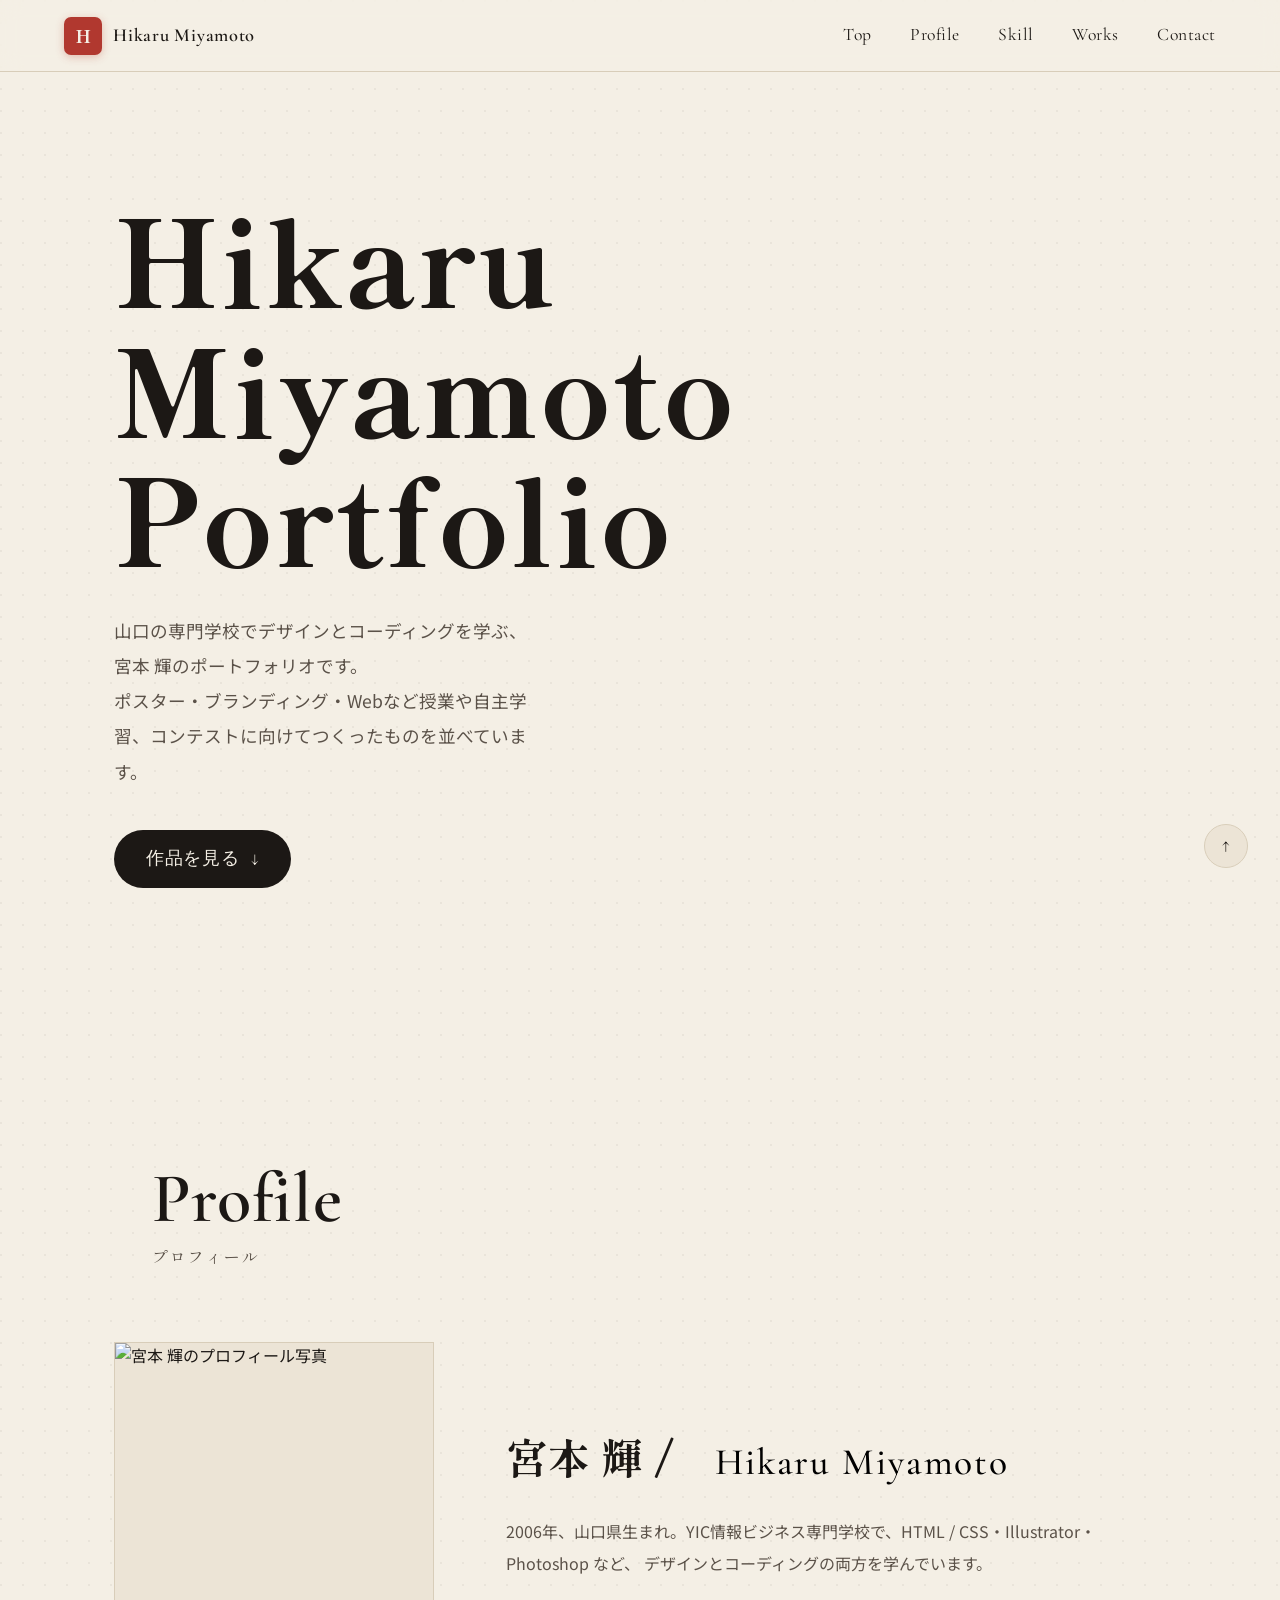
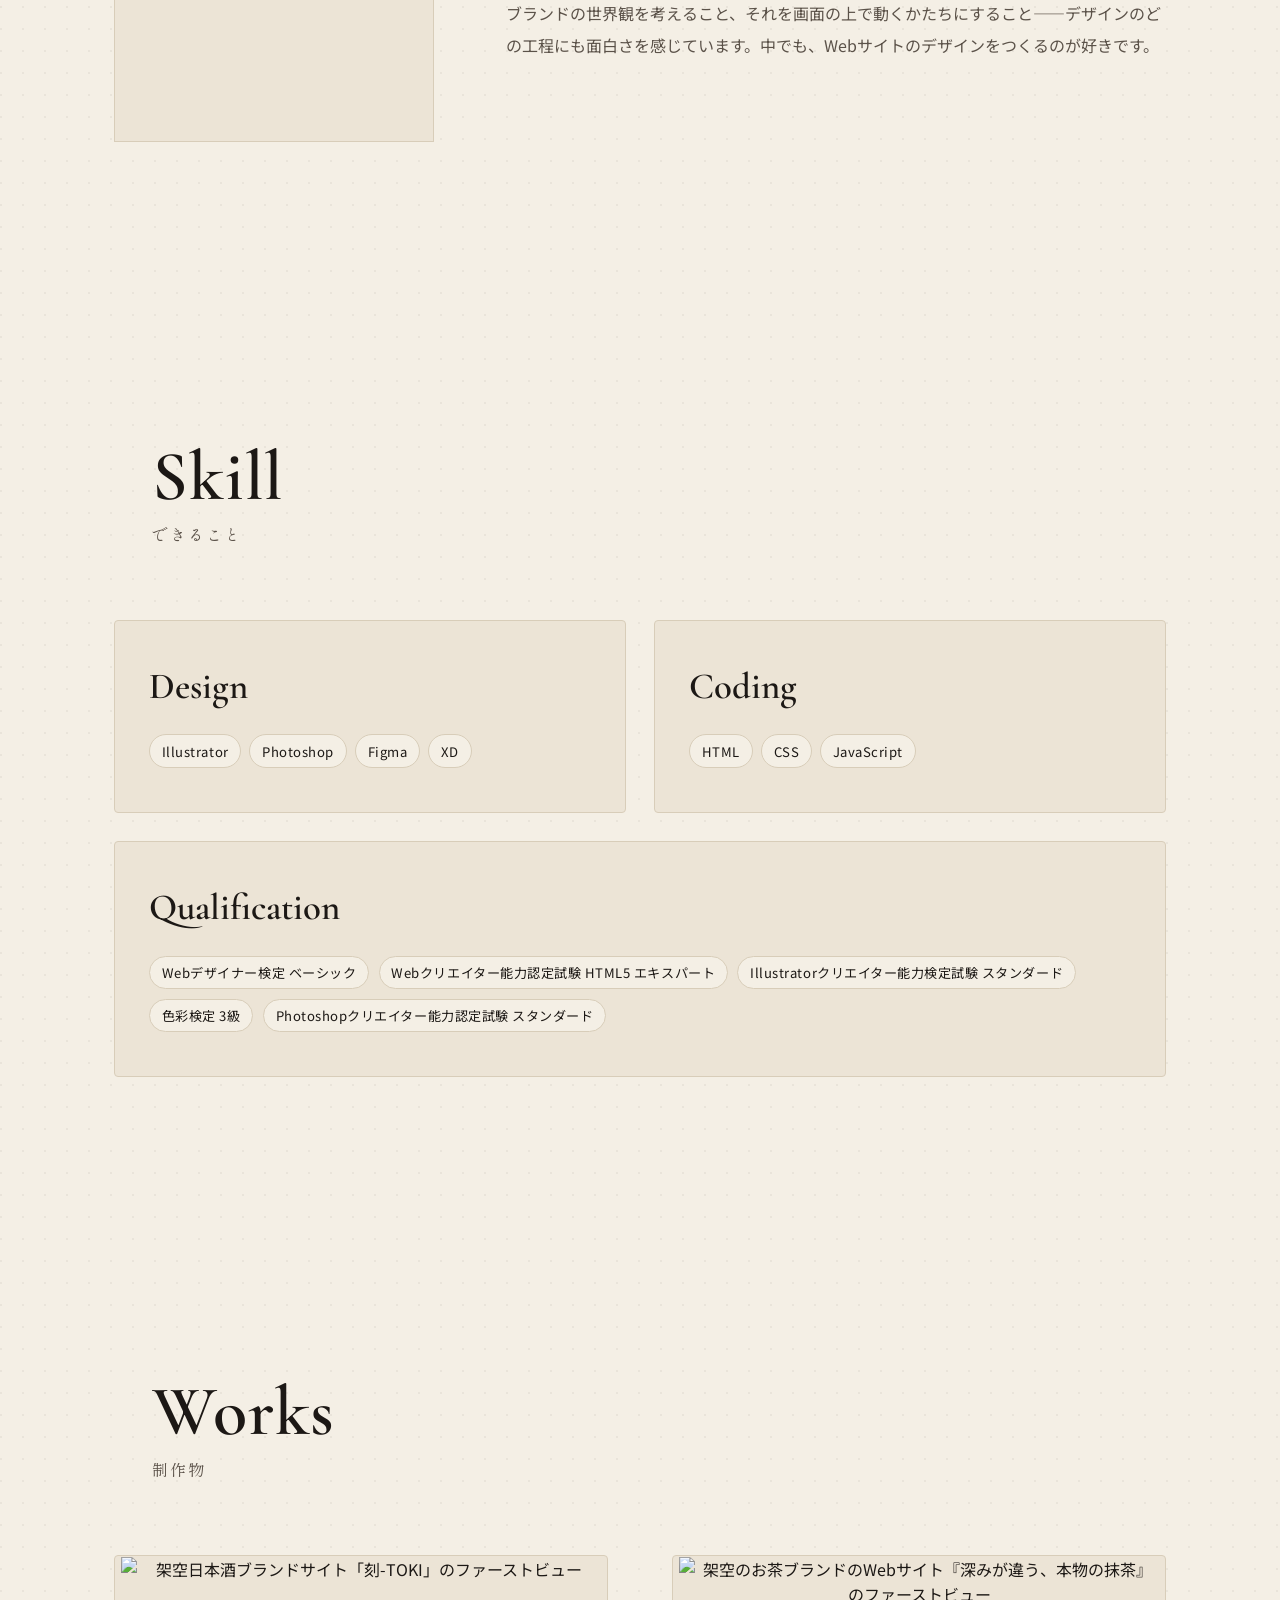
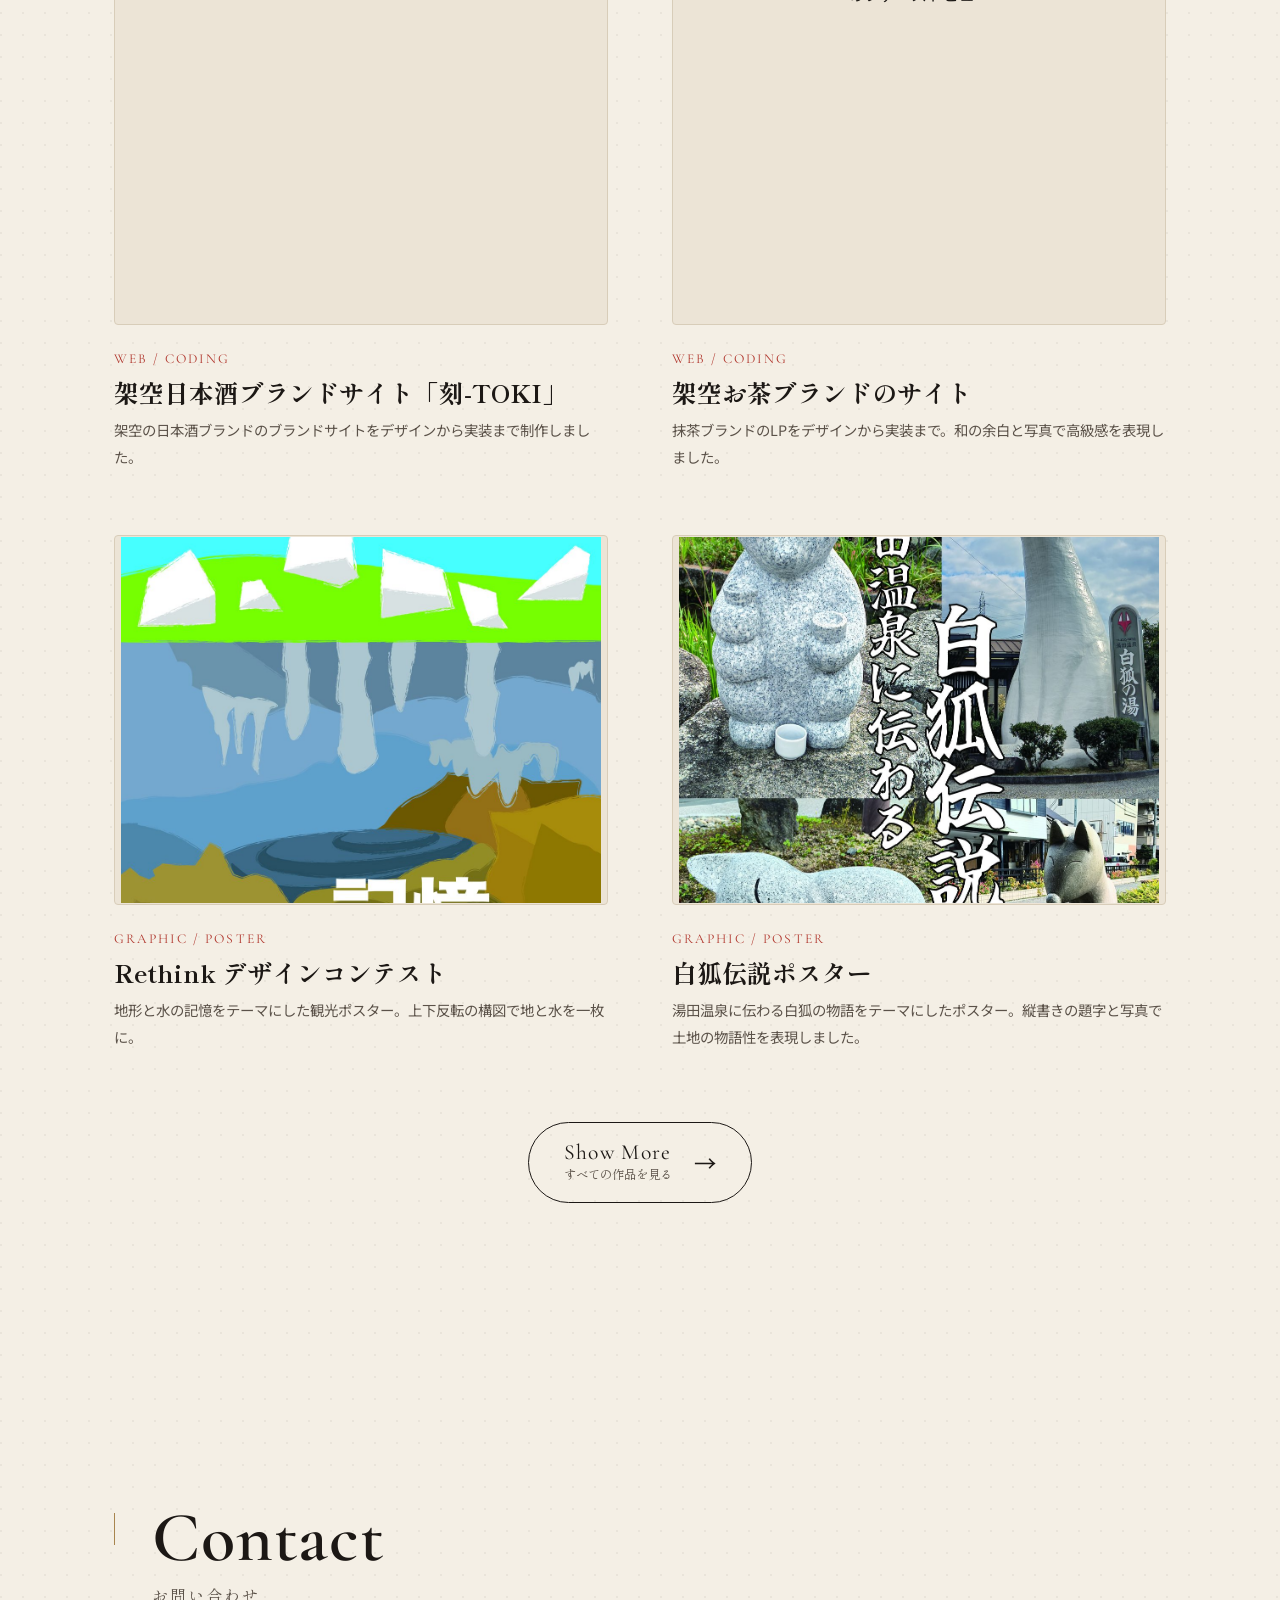
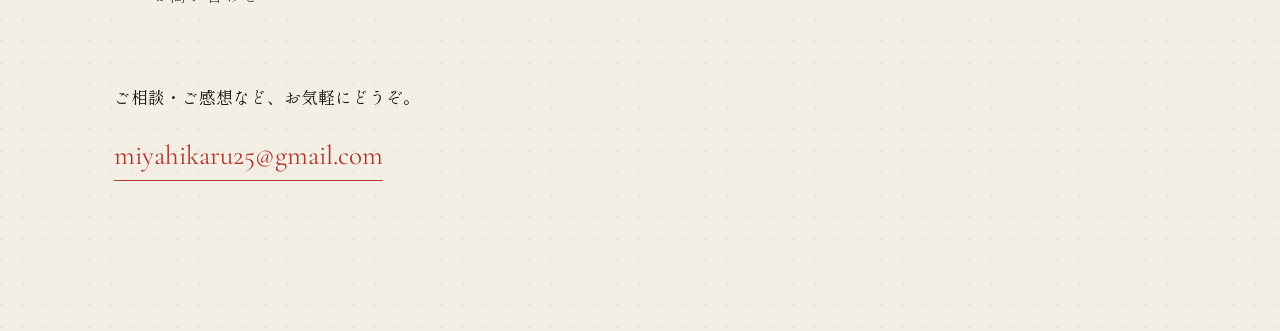
==== index.html @ 18a619bf "Update index.html" ====
<!DOCTYPE html>
<html lang="ja">
<head>
  <meta charset="UTF-8">
  <meta name="viewport" content="width=device-width, initial-scale=1.0">
  <title>宮本 輝｜Portfolio — Web / Graphic Design</title>
  <meta name="description" content="宮本 輝のポートフォリオ。Webデザイン、ポスターなどの制作物を掲載しています。">
  <meta name="theme-color" content="#1c1815">

  <!-- OGP -->
  <meta property="og:title" content="宮本 輝｜Portfolio">
  <meta property="og:description" content="Web / Graphic Design Portfolio">
  <meta property="og:type" content="website">

  <link rel="stylesheet" href="reset.css">
  <link rel="stylesheet" href="style.css">

  <link rel="preconnect" href="https://fonts.googleapis.com">
  <link rel="preconnect" href="https://fonts.gstatic.com" crossorigin>
  <link href="https://fonts.googleapis.com/css2?family=Cormorant+Garamond:ital,wght@0,500;0,600;1,500&family=Noto+Sans+JP:wght@400;500;700&family=Shippori+Mincho+B1:wght@600;700;800&display=swap" rel="stylesheet">
</head>
<body>

  <!-- HEADER -->
  <header class="site-header" id="siteHeader">
    <a class="brand" href="#top" aria-label="ホームへ">
      <span class="brand__seal" aria-hidden="true">H</span>
      <span class="brand__name">Hikaru&nbsp;Miyamoto</span>
    </a>

    <button class="nav-toggle" id="navToggle" aria-expanded="false" aria-controls="primaryNav" aria-label="メニューを開く">
      <span></span><span></span><span></span>
    </button>

    <nav class="nav" id="primaryNav" aria-label="メインナビゲーション">
      <ul>
        <li><a href="#top">Top</a></li>
        <li><a href="#about">Profile</a></li>
        <li><a href="#skill">Skill</a></li>
        <li><a href="works.html">Works</a></li>
        <li><a href="#contact">Contact</a></li>
      </ul>
    </nav>
  </header>

  <main>
    <!-- HERO/TOP -->
    <section class="hero" id="top">
      <h1 class="hero__title">
        <span class="reveal" style="--d:.05s">Hikaru Miyamoto</span>
        <span class="reveal" style="--d:.15s">Portfolio</span>
      </h1>
      <p class="hero__lead reveal" style="--d:.3s">
        山口の専門学校でデザインとコーディングを学ぶ、宮本 輝のポートフォリオです。<br>
        ポスター・ブランディング・Webなど授業や自主学習、コンテストに向けてつくったものを並べています。
      </p>
      <a class="hero__cta reveal" style="--d:.4s" href="#works">作品を見る <span aria-hidden="true">&darr;</span></a>
    </section>

    <!-- ABOUT -->
    <section class="section about" id="about">
      <div class="section__head">
        <h2 class="section__title">Profile</h2>
        <span class="section__sub">プロフィール</span>
      </div>

      <div class="about__grid">
        <div class="about__photo">
          <img src="img/MiyamotoHikaru.jpg" alt="宮本 輝のプロフィール写真">
        </div>
        <div class="about__body">
          <p class="about__name">宮本&nbsp;輝 / <span class="about__romaji">Hikaru&nbsp;Miyamoto</span></p>
          <p class="about__text">
            2006年、山口県生まれ。YIC情報ビジネス専門学校で、HTML / CSS・Illustrator・Photoshop など、
            デザインとコーディングの両方を学んでいます。
          </p>
          <p class="about__text">
           ブランドの世界観を考えること、それを画面の上で動くかたちにすること——デザインのどの工程にも面白さを感じています。中でも、Webサイトのデザインをつくるのが好きです。
            
          </p>

        </div>
      </div>
    </section>

    <!--SKILL -->
    <section class="section skill" id="skill">
      <div class="section__head">
        <h2 class="section__title">Skill</h2>
        <span class="section__sub">できること</span>
      </div>

      <div class="skill__grid">
        <article class="skill__card reveal">
          <h3 class="skill__cat">Design</h3>
          <ul class="skill__tags">
            <li>Illustrator</li><li>Photoshop</li><li>Figma</li><li>XD</li>
          </ul>
        </article>
        <article class="skill__card reveal" style="--d:.1s">
          <h3 class="skill__cat">Coding</h3>
          <ul class="skill__tags">
            <li>HTML</li><li>CSS</li><li>JavaScript</li>
          </ul>
        </article>
        <article class="skill__card skill__qual reveal" style="--d:.2s">
          <h3 class="skill__cat">Qualification</h3>
          <ul class="skill__qual-list">
            <li>Webデザイナー検定 ベーシック</li>
            <li>Webクリエイター能力認定試験 HTML5 エキスパート</li>
            <li>Illustratorクリエイター能力検定試験 スタンダード</li>
            <li>色彩検定 3級</li>
            <li>Photoshopクリエイター能力認定試験 スタンダード</li>
          </ul>
        </article>

      </div>
    </section>

    <!-- WORKS -->
    <section class="section works" id="works">
      <div class="section__head">
        <h2 class="section__title">Works</h2>
        <span class="section__sub">制作物</span>
      </div>

      <ul class="works__grid">
        <li class="work reveal">
          <button class="work__thumb" data-full="img/toki.png" data-link="https://miyahikaru25-lab.github.io/toki/index.html" aria-label="架空日本酒ブランドサイト「刻-TOKI」を拡大表示">
            <img src="img/toki.png" alt="架空日本酒ブランドサイト「刻-TOKI」のファーストビュー" loading="lazy">
          </button>
          <div class="work__meta">
            <span class="work__tag">Web / Coding</span>
            <h3 class="work__title">架空日本酒ブランドサイト「刻-TOKI」</h3>
            <p class="work__desc">架空の日本酒ブランドのブランドサイトをデザインから実装まで制作しました。</p>
          </div>
        </li>

        <li class="work reveal" style="--d:.08s">
          <button class="work__thumb" data-full="img/final_hero.png" data-link="https://miyahikaru25-lab.github.io/Matcha/" aria-label="架空のお茶ブランドサイトを拡大表示">
            <img src="img/final_hero.png" alt="架空のお茶ブランドのWebサイト『深みが違う、本物の抹茶』のファーストビュー" loading="lazy">
          </button>
          <div class="work__meta">
            <span class="work__tag">Web / Coding</span>
            <h3 class="work__title">架空お茶ブランドのサイト</h3>
            <p class="work__desc">抹茶ブランドのLPをデザインから実装まで。和の余白と写真で高級感を表現しました。</p>
          </div>
        </li>

        <li class="work reveal" style="--d:.16s">
          <button class="work__thumb" data-full="img/work-rethink.jpg" aria-label="Rethinkデザインコンテスト作品を拡大表示">
            <img src="img/work-rethink.jpg" alt="Rethinkデザインコンテスト応募ポスター『風が描いた台地／水が刻んだ記憶』" loading="lazy">
          </button>
          <div class="work__meta">
            <span class="work__tag">Graphic / Poster</span>
            <h3 class="work__title">Rethink デザインコンテスト</h3>
            <p class="work__desc">地形と水の記憶をテーマにした観光ポスター。上下反転の構図で地と水を一枚に。</p>
          </div>
        </li>

        <li class="work reveal" style="--d:.24s">
          <button class="work__thumb" data-full="img/work-shirogitsune.jpg" aria-label="白狐伝説ポスター作品を拡大表示">
            <img src="img/work-shirogitsune.jpg" alt="湯田温泉の白狐伝説をテーマにしたポスター" loading="lazy">
          </button>
          <div class="work__meta">
            <span class="work__tag">Graphic / Poster</span>
            <h3 class="work__title">白狐伝説ポスター</h3>
            <p class="work__desc">湯田温泉に伝わる白狐の物語をテーマにしたポスター。縦書きの題字と写真で土地の物語性を表現しました。</p>
          </div>
        </li>

      </ul>

      <div class="works__more reveal">
        <a href="works.html" class="more-link">
          <span class="more-link__label">Show More</span>
          <span class="more-link__sub">すべての作品を見る</span>
          <span class="more-link__arrow" aria-hidden="true">&rarr;</span>
        </a>
      </div>
    </section>

    <!-- CONTACT -->
    <section class="section contact" id="contact">
      <div class="section__head">
        <span class="section__index" aria-hidden="true"></span>
        <h2 class="section__title">Contact</h2>
        <span class="section__sub">お問い合わせ</span>
      </div>

      <div class="contact__grid">
        <div class="contact__intro">
          <p>ご相談・ご感想など、お気軽にどうぞ。</p>
          <a class="contact__mail" href="mailto:miyahikaru25@gmail.com">miyahikaru25@gmail.com</a>
        </div>
      </div>
    </section>
  </main>

  <a href="#top" class="back-to-top" aria-label="ページトップへ">&uarr;</a>

  <!-- LIGHTBOX -->
  <div class="lightbox" id="lightbox" aria-hidden="true">
    <button class="lightbox__close" id="lightboxClose" aria-label="閉じる">&times;</button>
    <img id="lightboxImg" alt="">
  </div>

  <script src="script.js"></script>
</body>
</html>
---- style.css ----
@charset "UTF-8";

:root {
  /* color */
  --ink:        #1c1815;   /* 墨（本文・見出し） */
  --ink-soft:   #5b5249;   /* 補助テキスト */
  --paper:      #f4efe5;   /* 紙の地色 */
  --paper-2:    #ece4d6;   /* 一段沈んだ面 */
  --line:       #d8cdb9;   /* 罫線 */
  --vermilion:  #b1382f;   /* 朱（アクセント／印） */
  --vermilion-d:#8f2b24;
  --brass:      #a8854e;   /* 真鍮（細い線・数字） */

  /* type */
  --serif: "Cormorant Garamond", serif;
  --mincho: "Shippori Mincho B1", serif;
  --sans: "Noto Sans JP", system-ui, sans-serif;

  /* layout */
  --maxw: 1180px;
  --gut: clamp(20px, 5vw, 64px);
  --header-h: 72px;

  /* motion */
  --ease: cubic-bezier(.2, .7, .2, 1);
}

/* =========================================================
   BASE
   ========================================================= */
body {
  font-family: var(--sans);
  color: var(--ink);
  background-color: var(--paper);
  background-image:
    radial-gradient(circle at 1px 1px, rgba(28,24,21,.05) 1px, transparent 0);
  background-size: 22px 22px;
  font-size: 16px;
}

main { display: block; }

/* 共通セクション */
.section {
  max-width: var(--maxw);
  margin-inline: auto;
  padding-inline: var(--gut);
  padding-block: clamp(72px, 12vw, 150px);
}

/* セクション見出し（縦の朱ラベル＋大きな英字） */
.section__head {
  position: relative;
  margin-bottom: clamp(40px, 6vw, 72px);
  padding-left: 2.4rem;
}
.section__index {
  position: absolute;
  left: 0; top: .1em;
  writing-mode: vertical-rl;
  font-family: var(--serif);
  font-size: .9rem;
  letter-spacing: .25em;
  color: var(--brass);
}
.section__index::after {
  content: "";
  display: block;
  width: 1px; height: 2.2em;
  margin: .6em auto 0;
  background: var(--brass);
}
.section__title {
  font-family: var(--serif);
  font-weight: 600;
  font-size: clamp(2.6rem, 8vw, 4.4rem);
  letter-spacing: .01em;
  line-height: 1;
}
.section__sub {
  display: block;
  margin-top: .6rem;
  font-family: var(--mincho);
  font-size: 1rem;
  color: var(--ink-soft);
  letter-spacing: .12em;
}

/* =========================================================
   HEADER
   ========================================================= */
.site-header {
  position: sticky;
  top: 0;
  z-index: 1000;
  height: var(--header-h);
  display: flex;
  align-items: center;
  justify-content: space-between;
  padding-inline: var(--gut);
  background: rgba(244, 239, 229, .82);
  -webkit-backdrop-filter: blur(10px);
  backdrop-filter: blur(10px);
  border-bottom: 1px solid var(--line);
}

.brand { display: flex; align-items: center; gap: .7rem; }
.brand__seal {
  display: grid;
  place-items: center;
  width: 38px; height: 38px;
  font-family: var(--mincho);
  font-weight: 800;
  font-size: 1.15rem;
  color: var(--paper);
  background: var(--vermilion);
  border-radius: 7px;
  box-shadow: 0 2px 8px rgba(177, 56, 47, .3);
}
.brand__name {
  font-family: var(--serif);
  font-weight: 600;
  font-size: 1.15rem;
  letter-spacing: .04em;
}

.nav ul { display: flex; gap: clamp(1rem, 3vw, 2.4rem); }
.nav a {
  position: relative;
  font-family: var(--serif);
  font-size: 1.1rem;
  letter-spacing: .03em;
  display: inline-flex;
  align-items: baseline;
  gap: .35em;
  padding-block: .3em;
}
.nav a::after {
  content: "";
  position: absolute;
  left: 0; bottom: 0;
  width: 100%; height: 1px;
  background: var(--vermilion);
  transform: scaleX(0);
  transform-origin: left;
  transition: transform .35s var(--ease);
}
.nav a:hover::after,
.nav a:focus-visible::after { transform: scaleX(1); }

/* ハンバーガー */
.nav-toggle { display: none; width: 40px; height: 40px; position: relative; z-index: 1100; }
.nav-toggle span {
  display: block;
  width: 24px; height: 2px;
  margin: 5px auto;
  background: var(--ink);
  transition: transform .3s var(--ease), opacity .3s var(--ease);
}
.nav-toggle[aria-expanded="true"] span:nth-child(1) { transform: translateY(7px) rotate(45deg); }
.nav-toggle[aria-expanded="true"] span:nth-child(2) { opacity: 0; }
.nav-toggle[aria-expanded="true"] span:nth-child(3) { transform: translateY(-7px) rotate(-45deg); }

/* =========================================================
   HERO
   ========================================================= */
.hero {
  position: relative;
  max-width: var(--maxw);
  margin-inline: auto;
  padding: clamp(70px, 18vh, 120px) var(--gut) clamp(80px, 14vh, 140px);
  overflow: hidden;
}
.hero__title {
  font-family: var(--mincho);
  font-weight: 800;
  font-size: clamp(3rem, 13vw, 7.5rem);
  line-height: 1.08;
  letter-spacing: .02em;
}
.hero__title span { display: block; }
.hero__lead {
  margin-top: 2rem;
  max-width: 42ch;
  font-size: clamp(.95rem, 2.4vw, 1.1rem);
  line-height: 2;
  color: var(--ink-soft);
}
.hero__cta {
  display: inline-flex;
  align-items: center;
  gap: .6em;
  margin-top: 2.6rem;
  padding: .85em 1.8em;
  font-family: var(--serif);
  font-size: 1.1rem;
  letter-spacing: .05em;
  color: var(--paper);
  background: var(--ink);
  border-radius: 999px;
  transition: background .3s var(--ease), transform .3s var(--ease);
}
.hero__cta span { transition: transform .3s var(--ease); }
.hero__cta:hover { background: var(--vermilion); transform: translateY(-2px); }
.hero__cta:hover span { transform: translateY(3px); }

/* =========================================================
   ABOUT
   ========================================================= */
.about__grid {
  display: grid;
  grid-template-columns: minmax(0, 320px) 1fr;
  gap: clamp(32px, 6vw, 72px);
  align-items: center;
}
.about__photo {
  aspect-ratio: 4 / 5;
  border: 1px solid var(--line);
  background: var(--paper-2);
  display: grid;
  place-items: center;
  overflow: hidden;
}
.about__photo img { width: 100%; height: 100%; object-fit: cover; }
.about__name {
  font-family: var(--mincho);
  font-weight: 700;
  font-size: clamp(1.8rem, 5vw, 2.6rem);
  margin-bottom: 1.4rem;
}
.about__romaji {
  font-family: var(--serif);
  font-weight: 500;
  font-size: .9em;
  color: #000;
  margin-left: .8em;
  letter-spacing: .05em;
}
.about__text { color: var(--ink-soft); margin-bottom: 1.1rem; line-height: 2; }
.about__text:last-child { margin-bottom: 0; }

/* =========================================================
   SKILL
   ========================================================= */
.skill__grid {
  display: grid;
  grid-template-columns: repeat(2, 1fr);
  gap: clamp(16px, 2.5vw, 28px);
}
.skill__card.skill__qual {
  grid-column: 1 / -1;
}
.skill__card {
  padding: clamp(28px, 4vw, 44px) clamp(22px, 3vw, 34px);
  background: var(--paper-2);
  border: 1px solid var(--line);
  border-radius: 4px;
  transition: transform .4s var(--ease), box-shadow .4s var(--ease);
}
.skill__card:hover {
  transform: translateY(-5px);
  box-shadow: 0 16px 32px rgba(28, 24, 21, .1);
}
.skill__cat {
  font-family: var(--serif);
  font-weight: 600;
  font-size: clamp(1.8rem, 4vw, 2.3rem);
  margin-bottom: 1.6rem;
}
.skill__tags { display: flex; flex-wrap: wrap; gap: .5rem; }
.skill__tags li {
  font-size: .82rem;
  letter-spacing: .04em;
  padding: .4em .9em;
  background: var(--paper);
  border: 1px solid var(--line);
  border-radius: 999px;
}

.skill__qual .skill__qual-list {
  margin-top: 1.6rem;
}
.skill__qual-list {
  display: flex;
  flex-wrap: wrap;
  gap: .6rem;
  list-style: none;
}
.skill__qual-list li {
  font-size: .82rem;
  letter-spacing: .04em;
  padding: .4em .9em;
  background: var(--paper);
  border: 1px solid var(--line);
  border-radius: 999px;
}

/* =========================================================
   WORKS
   ========================================================= */
.works__grid {
  display: grid;
  grid-template-columns: repeat(2, 1fr);
  gap: clamp(32px, 5vw, 64px);
}

.work__thumb {
  display: block;
  width: 100%;
  aspect-ratio: 4 / 3;
  background: var(--paper-2);
  border: 1px solid var(--line);
  overflow: hidden;
  border-radius: 4px;
}
.work__thumb img {
  width: 100%; height: 100%;
  object-fit: cover;
  transition: transform .6s var(--ease);
}
.work__thumb:hover img,
.work__thumb:focus-visible img { transform: scale(1.04); }

.work__meta { padding-top: 1.2rem; }
.work__tag {
  display: inline-block;
  font-family: var(--serif);
  font-size: .85rem;
  letter-spacing: .15em;
  text-transform: uppercase;
  color: var(--vermilion);
  margin-bottom: .5rem;
}
.work__title {
  font-family: var(--mincho);
  font-weight: 700;
  font-size: clamp(1.25rem, 3vw, 1.55rem);
  margin-bottom: .5rem;
}
.work__desc { font-size: .9rem; color: var(--ink-soft); line-height: 1.9; }

/* =========================================================
   CONTACT
   ========================================================= */
.contact__grid {
  display: grid;
  grid-template-columns: 1fr 1.3fr;
  gap: clamp(32px, 6vw, 80px);
}
.contact__intro p { font-family: var(--mincho); font-size: 1.05rem; line-height: 2; }
.contact__mail {
  display: inline-block;
  margin-top: 1.2rem;
  font-family: var(--serif);
  font-size: clamp(1.2rem, 4vw, 1.7rem);
  color: var(--vermilion);
  border-bottom: 1px solid currentColor;
  padding-bottom: .1em;
  transition: opacity .3s var(--ease);
}
.contact__mail:hover { opacity: .65; }

.contact__form { display: grid; gap: 1.2rem; }
.field { display: grid; gap: .4rem; }
.field label {
  font-family: var(--mincho);
  font-size: .9rem;
  font-weight: 700;
}
.field input,
.field textarea {
  width: 100%;
  padding: .8em 1em;
  background: var(--paper);
  border: 1px solid var(--line);
  border-radius: 4px;
  font-size: .95rem;
  transition: border-color .25s var(--ease), box-shadow .25s var(--ease);
}
.field input:focus,
.field textarea:focus {
  outline: none;
  border-color: var(--vermilion);
  box-shadow: 0 0 0 3px rgba(177, 56, 47, .12);
}
.field textarea { resize: vertical; }
.contact__submit {
  justify-self: start;
  padding: .9em 2.4em;
  font-family: var(--serif);
  font-size: 1.05rem;
  letter-spacing: .05em;
  color: var(--paper);
  background: var(--ink);
  border-radius: 999px;
  transition: background .3s var(--ease), transform .3s var(--ease);
}
.contact__submit:hover { background: var(--vermilion); transform: translateY(-2px); }
.contact__status { font-size: .85rem; color: var(--vermilion); min-height: 1.2em; }

/* =========================================================
   FOOTER
   ========================================================= */
.back-to-top {
  position: fixed;
  bottom: 2rem;
  right: 2rem;
  width: 44px;
  height: 44px;
  display: grid;
  place-items: center;
  background: var(--paper-2);
  border: 1px solid var(--line);
  border-radius: 50%;
  font-family: var(--serif);
  font-size: 1.1rem;
  color: var(--ink);
  transition: background .3s var(--ease), color .3s var(--ease);
  z-index: 100;
}
.back-to-top:hover { background: var(--ink); color: var(--paper); }

/* =========================================================
   LIGHTBOX
   ========================================================= */
.lightbox {
  position: fixed;
  inset: 0;
  z-index: 2000;
  display: grid;
  place-items: center;
  padding: 5vw;
  background: rgba(28, 24, 21, .9);
  opacity: 0;
  visibility: hidden;
  transition: opacity .35s var(--ease), visibility .35s var(--ease);
}
.lightbox.is-open { opacity: 1; visibility: visible; }
.lightbox img {
  max-width: 100%;
  max-height: 88vh;
  border-radius: 4px;
  box-shadow: 0 30px 80px rgba(0, 0, 0, .5);
  transform: scale(.96);
  transition: transform .35s var(--ease);
}
.lightbox.is-open img { transform: scale(1); }
.lightbox__close {
  position: absolute;
  top: clamp(12px, 3vw, 28px);
  right: clamp(12px, 3vw, 28px);
  width: 48px; height: 48px;
  font-size: 2rem;
  line-height: 1;
  color: var(--paper);
  border-radius: 50%;
  transition: background .25s var(--ease);
}
.lightbox__close:hover { background: rgba(255, 255, 255, .15); }

/* =========================================================
   SCROLL REVEAL
   ========================================================= */
.reveal {
  opacity: 0;
  transform: translateY(24px);
  transition: opacity .8s var(--ease), transform .8s var(--ease);
  transition-delay: var(--d, 0s);
}
.reveal.is-visible { opacity: 1; transform: none; }

/* =========================================================
   SHOW MORE / MORE LINK
   ========================================================= */
.works__more {
  margin-top: clamp(40px, 6vw, 72px);
  display: flex;
  justify-content: center;
}
.works__more--center { display: flex; justify-content: center; }

.more-link {
  display: inline-grid;
  grid-template-columns: auto auto;
  grid-template-areas:
    "label arrow"
    "sub   arrow";
  align-items: center;
  column-gap: 1.4rem;
  padding: 1.1em 2.2em;
  border: 1px solid var(--ink);
  border-radius: 999px;
  transition: background .35s var(--ease), color .35s var(--ease), border-color .35s var(--ease);
}
.more-link__label {
  grid-area: label;
  font-family: var(--serif);
  font-size: 1.35rem;
  letter-spacing: .06em;
  line-height: 1.1;
}
.more-link__sub {
  grid-area: sub;
  font-family: var(--mincho);
  font-size: .78rem;
  color: var(--ink-soft);
  transition: color .35s var(--ease);
}
.more-link__arrow {
  grid-area: arrow;
  font-size: 1.4rem;
  transition: transform .35s var(--ease);
}
.more-link:hover {
  background: var(--ink);
  color: var(--paper);
  border-color: var(--ink);
}
.more-link:hover .more-link__sub { color: rgba(244, 239, 229, .7); }
.more-link:hover .more-link__arrow { transform: translateX(6px); }

/* 現在のページを示すナビ */
.nav a.is-current { color: var(--vermilion); }
.nav a.is-current::after { transform: scaleX(1); }

/* =========================================================
   WORKS PAGE
   ========================================================= */
.backlink {
  display: inline-flex;
  align-items: center;
  gap: .5em;
  margin-bottom: 2.5rem;
  font-family: var(--serif);
  font-size: 1.05rem;
  letter-spacing: .03em;
  color: var(--ink-soft);
  transition: color .3s var(--ease), gap .3s var(--ease);
}
.backlink:hover { color: var(--vermilion); gap: .9em; }

.works-page__lead {
  max-width: 60ch;
  margin: -1rem 0 clamp(48px, 8vw, 88px);
  color: var(--ink-soft);
  line-height: 2;
}

.work-rows { display: grid; gap: clamp(64px, 10vw, 120px); }

.work-row {
  display: grid;
  grid-template-columns: 1.05fr 1fr;
  gap: clamp(32px, 5vw, 72px);
  align-items: center;
}
.work-row__link {
  display: block;
  position: relative;
  width: 100%;
  aspect-ratio: 4 / 3;
  background: var(--paper-2);
  border: 1px solid var(--line);
  border-radius: 4px;
  overflow: hidden;
}
.work-row__link img {
  position: absolute;
  inset: 0;
  width: 100%;
  height: 100%;
  object-fit: cover;
  transition: transform .6s var(--ease);
}
.work-row__link:hover img,
.work-row__link:focus-visible img { transform: scale(1.04); }

.work-row__thumb {
  display: block;
  width: 100%;
  aspect-ratio: 4 / 3;
  background: var(--paper-2);
  border: 1px solid var(--line);
  border-radius: 4px;
  overflow: hidden;
}
.work-row__thumb img {
  width: 100%; height: 100%;
  object-fit: cover;
  transition: transform .6s var(--ease);
}
.work-row__thumb:hover img,
.work-row__thumb:focus-visible img { transform: scale(1.04); }

.work-row__body { position: relative; }
.work-row .work__tag { margin-bottom: .6rem; }
.work-row__title {
  font-family: var(--mincho);
  font-weight: 700;
  font-size: clamp(1.5rem, 4vw, 2.1rem);
  margin-bottom: 1rem;
}
.work-row__desc {
  color: var(--ink-soft);
  line-height: 2;
  margin-bottom: 1.8rem;
}
.work-row__meta { border-top: 1px solid var(--line); }
.work-row__meta > div {
  display: grid;
  grid-template-columns: 7rem 1fr;
  gap: 1rem;
  padding: .75rem 0;
  border-bottom: 1px solid var(--line);
}
.work-row__meta dt {
  font-family: var(--serif);
  font-size: .95rem;
  letter-spacing: .04em;
  color: var(--vermilion);
}
.work-row__meta dd { font-size: .88rem; color: var(--ink-soft); }

/* =========================================================
   RESPONSIVE
   ========================================================= */
@media (max-width: 860px) {
  .about__grid { grid-template-columns: 1fr; }
  .about__photo { max-width: 280px; }
  .contact__grid { grid-template-columns: 1fr; }

  .work-row { grid-template-columns: 1fr; gap: 1.6rem; }
  .work-row__no { font-size: 2.2rem; }
}

@media (max-width: 720px) {
  :root { --header-h: 64px; }

  /* backdrop-filter は fixed 要素の基準になってしまうため、モバイルでは解除 */
  .site-header {
    -webkit-backdrop-filter: none;
    backdrop-filter: none;
    background: var(--paper);
  }

  /* モバイルナビ */
  .nav-toggle { display: block; }
  .nav {
    position: fixed;
    inset: 0;
    z-index: 1050;
    display: grid;
    place-items: center;
    background: var(--paper);
    transform: translateX(100%);
    transition: transform .4s var(--ease);
  }
  .nav.is-open { transform: none; }
  .nav ul { flex-direction: column; gap: 1.8rem; text-align: center; }
  .nav a { font-size: 1.6rem; flex-direction: column; gap: .2em; }
  .nav__num { font-size: .7rem; }

  .skill__grid { grid-template-columns: 1fr; }
  .works__grid { grid-template-columns: 1fr; gap: 48px; }
  .hero__lead br { display: none; }
}

/* =========================================================
   REDUCED MOTION
   ========================================================= */
@media (prefers-reduced-motion: reduce) {
  *, *::before, *::after {
    animation-duration: .01ms !important;
    transition-duration: .01ms !important;
    scroll-behavior: auto !important;
  }
  .reveal { opacity: 1; transform: none; }
}

html { scroll-behavior: smooth; scroll-padding-top: calc(var(--header-h) + 16px); }
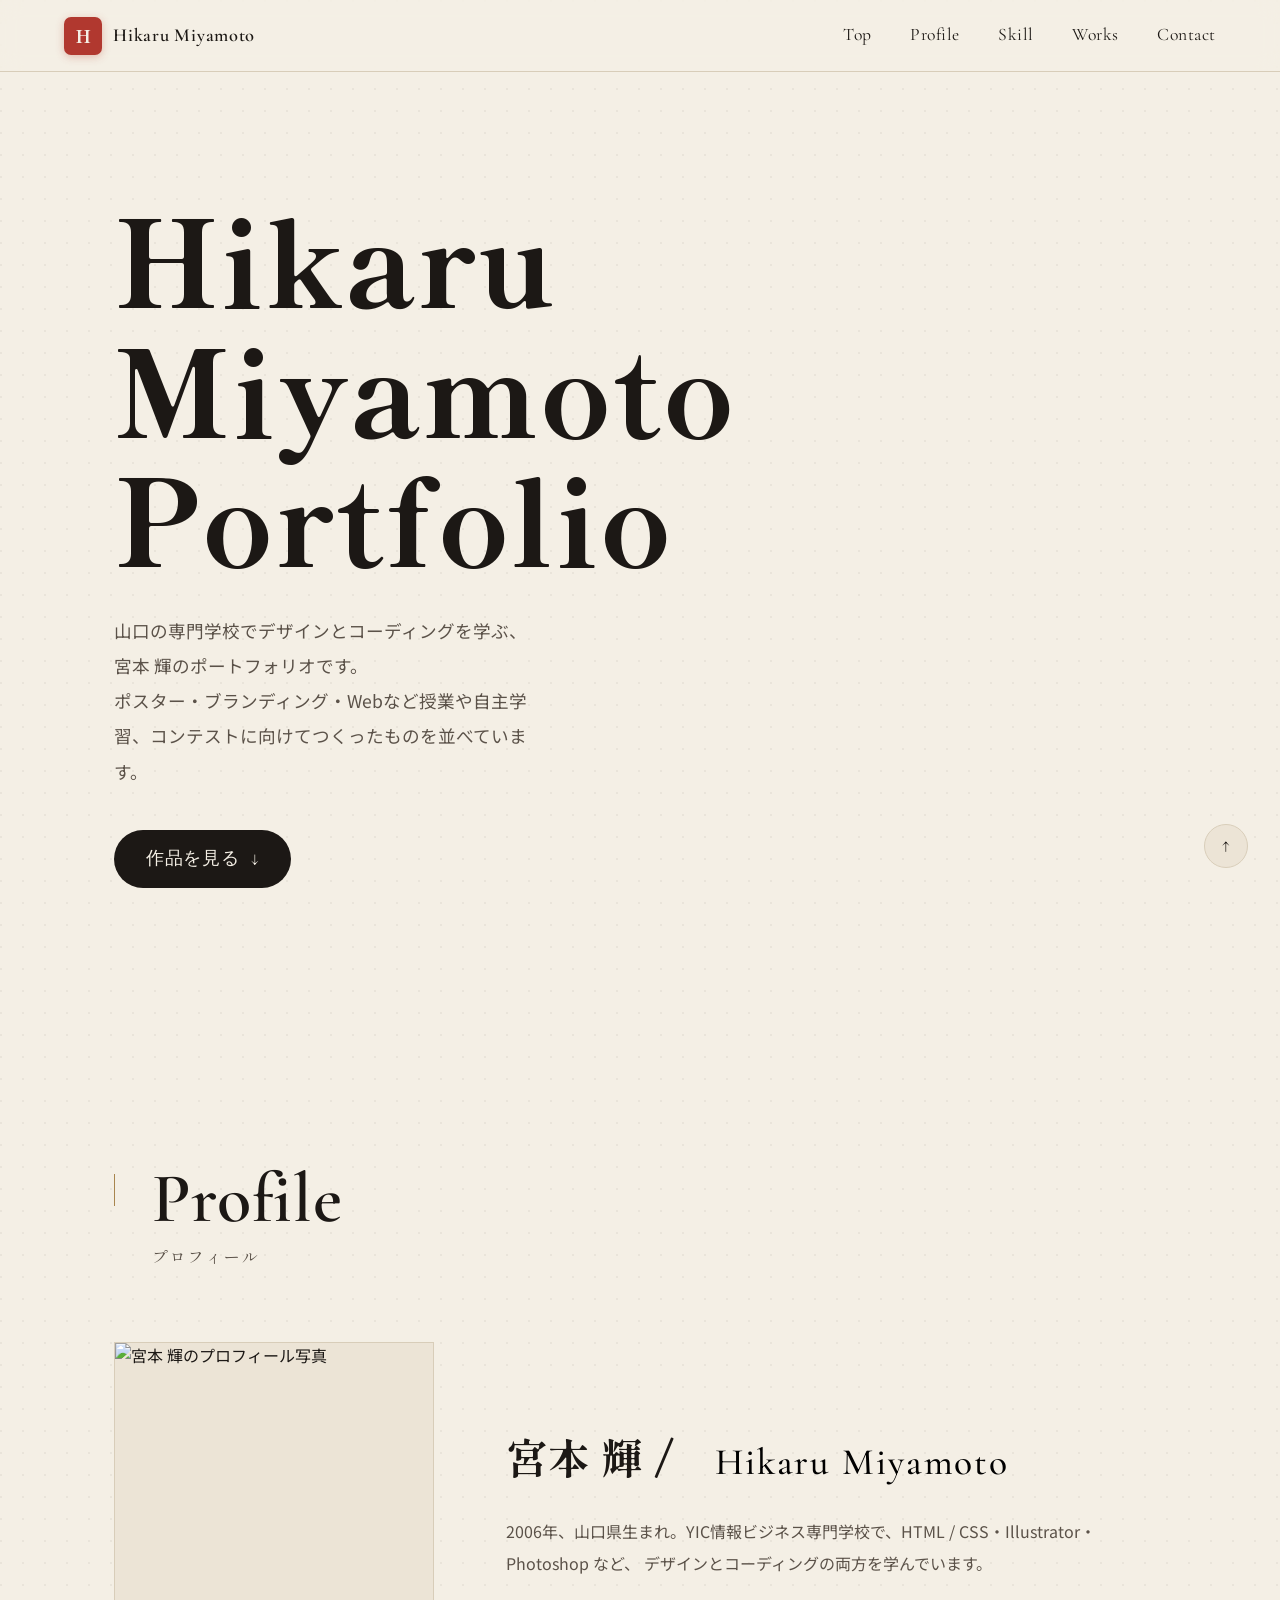
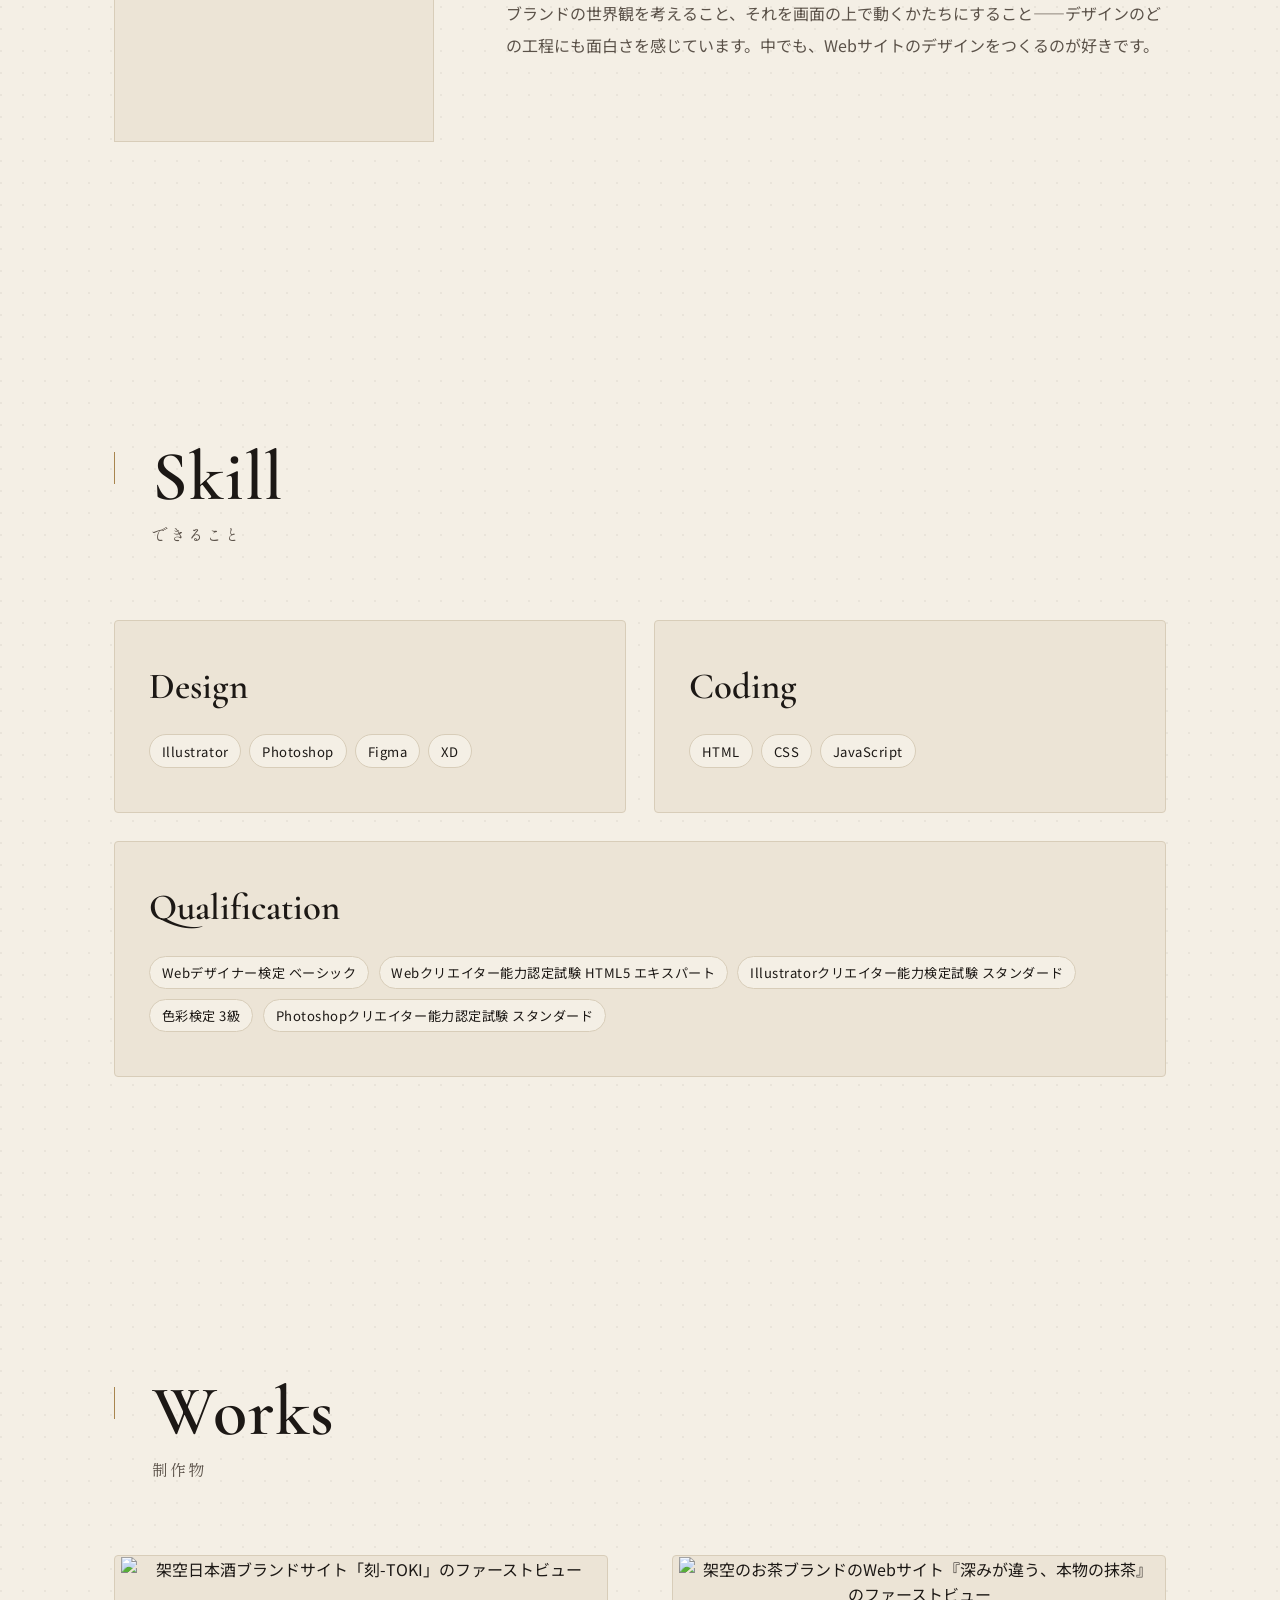
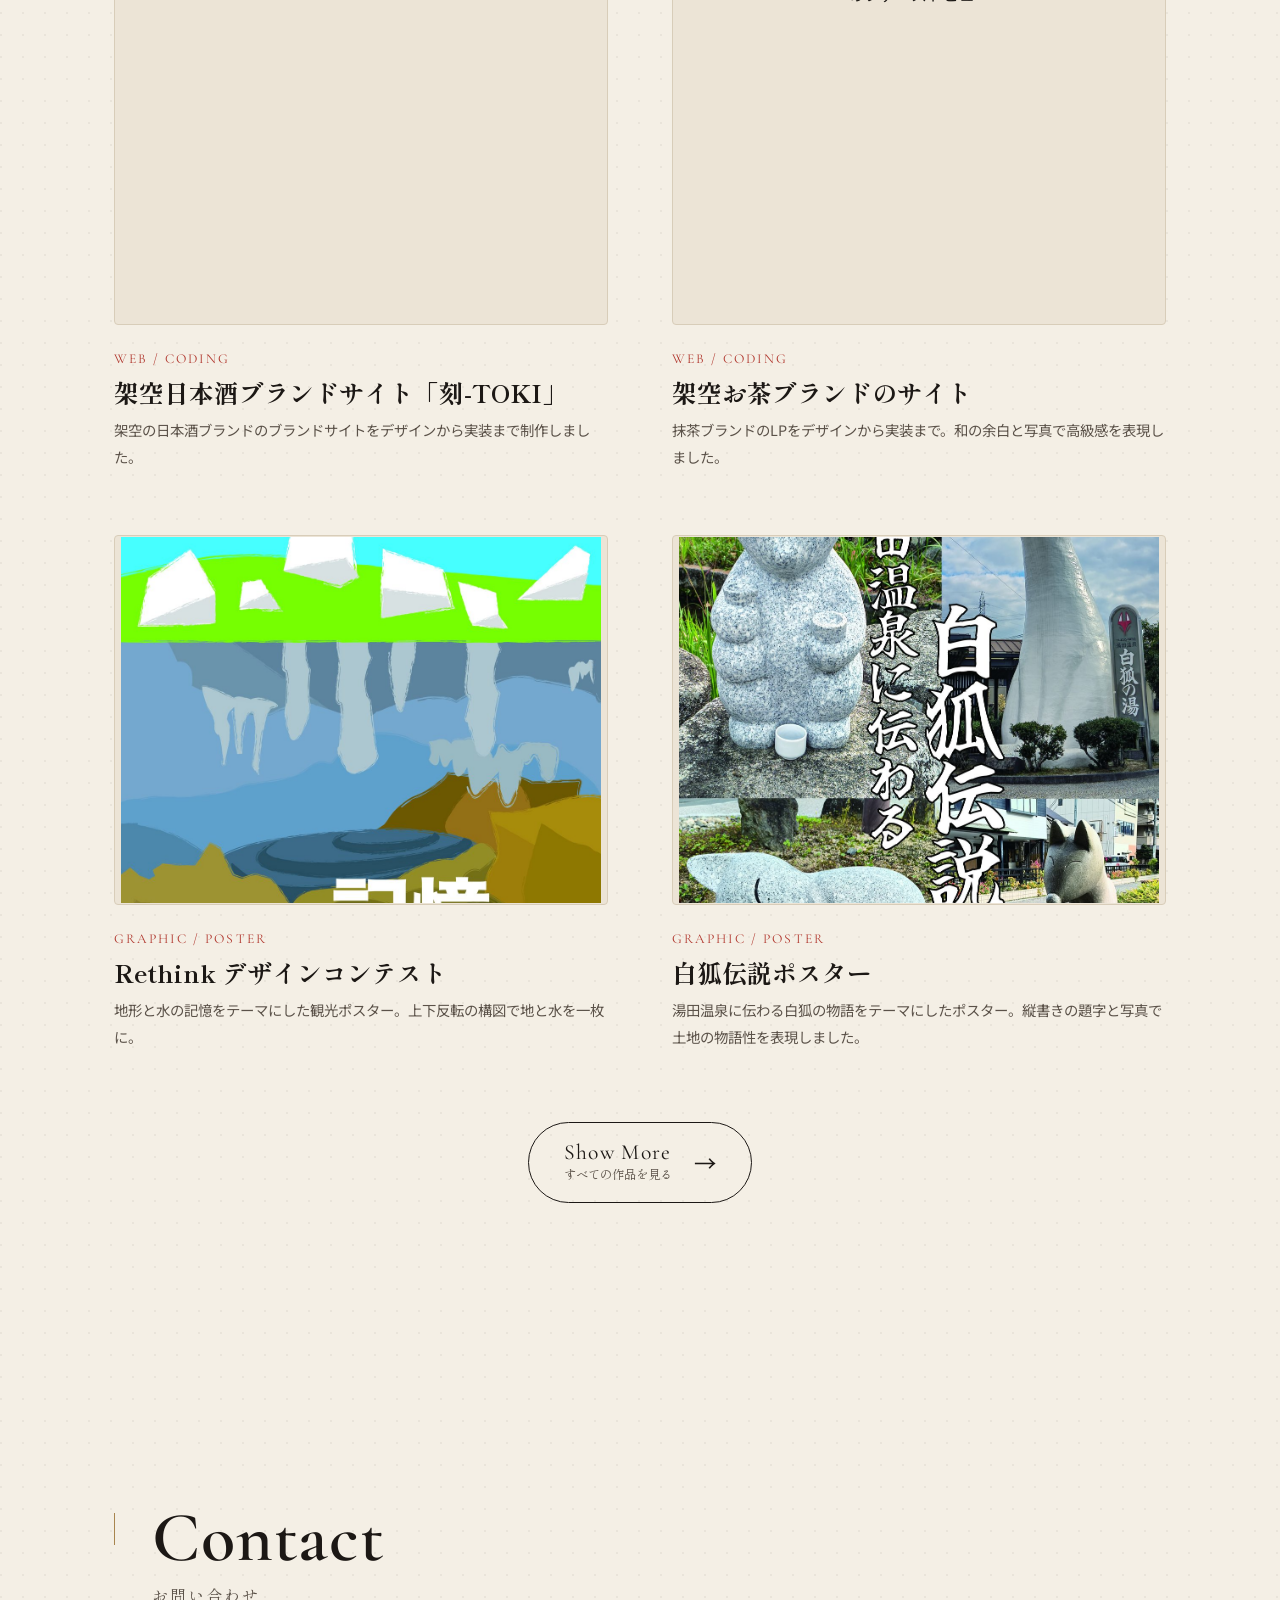
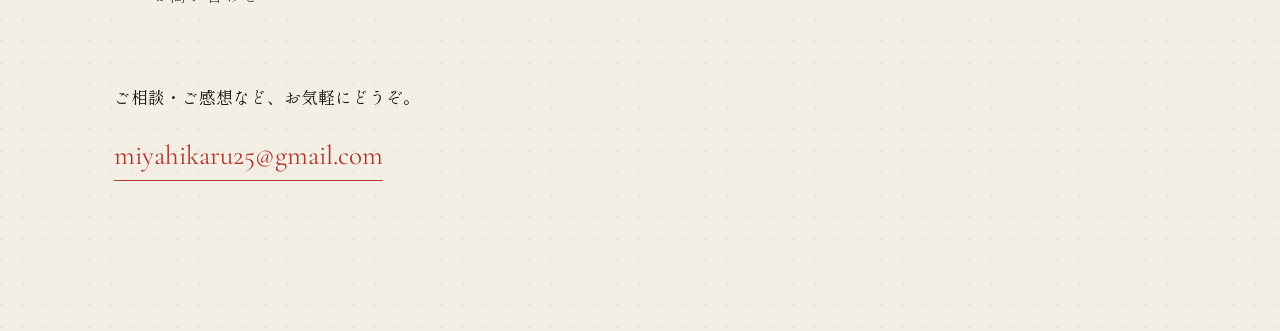
==== commit 93566baa: "Update index.html" ====
--- a/index.html
+++ b/index.html
@@ -60,6 +60,7 @@
     <!-- ABOUT -->
     <section class="section about" id="about">
       <div class="section__head">
+      <span class="section__index" aria-hidden="true"></span>
         <h2 class="section__title">Profile</h2>
         <span class="section__sub">プロフィール</span>
       </div>
@@ -86,6 +87,7 @@
     <!--SKILL -->
     <section class="section skill" id="skill">
       <div class="section__head">
+        <span class="section__index" aria-hidden="true"></span>
         <h2 class="section__title">Skill</h2>
         <span class="section__sub">できること</span>
       </div>
@@ -120,6 +122,7 @@
     <!-- WORKS -->
     <section class="section works" id="works">
       <div class="section__head">
+        <span class="section__index" aria-hidden="true"></span>
         <h2 class="section__title">Works</h2>
         <span class="section__sub">制作物</span>
       </div>
@@ -184,6 +187,7 @@
     <section class="section contact" id="contact">
       <div class="section__head">
         <span class="section__index" aria-hidden="true"></span>
+        <span class="section__index" aria-hidden="true"></span>
         <h2 class="section__title">Contact</h2>
         <span class="section__sub">お問い合わせ</span>
       </div>
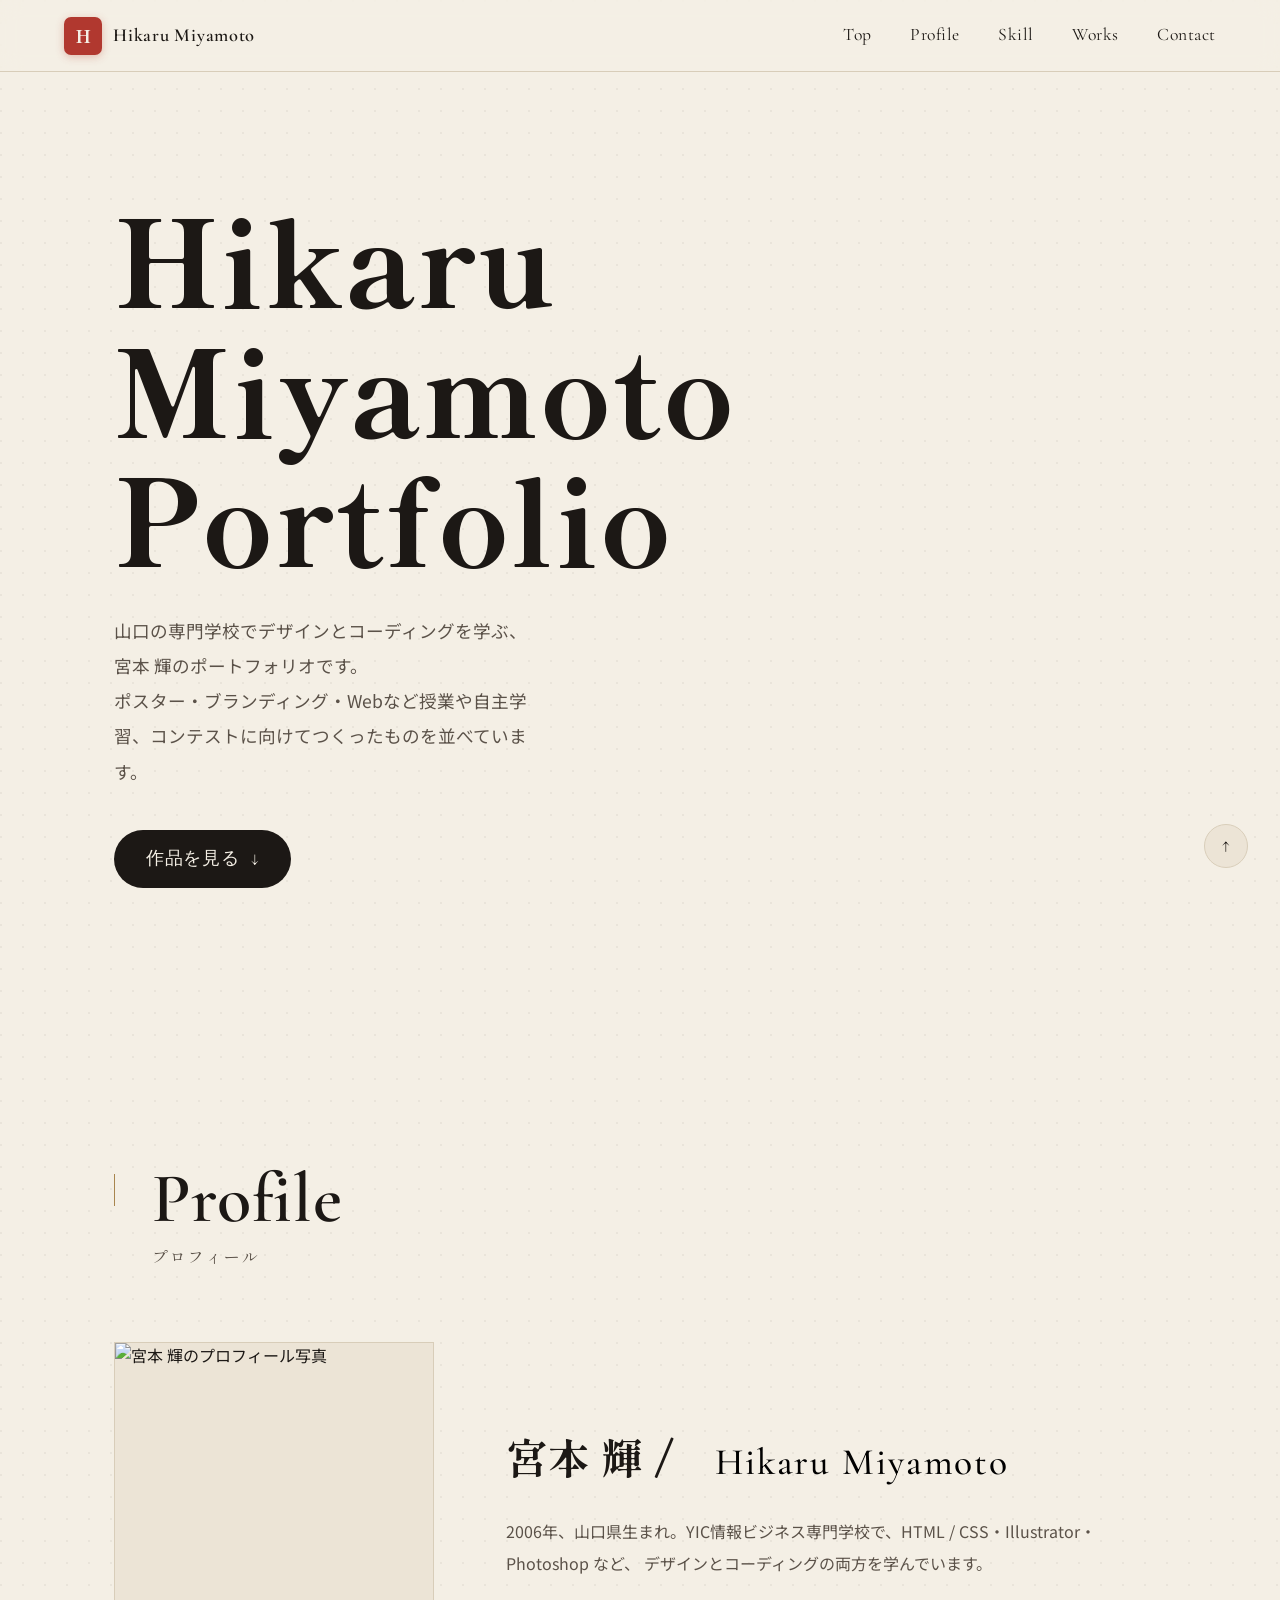
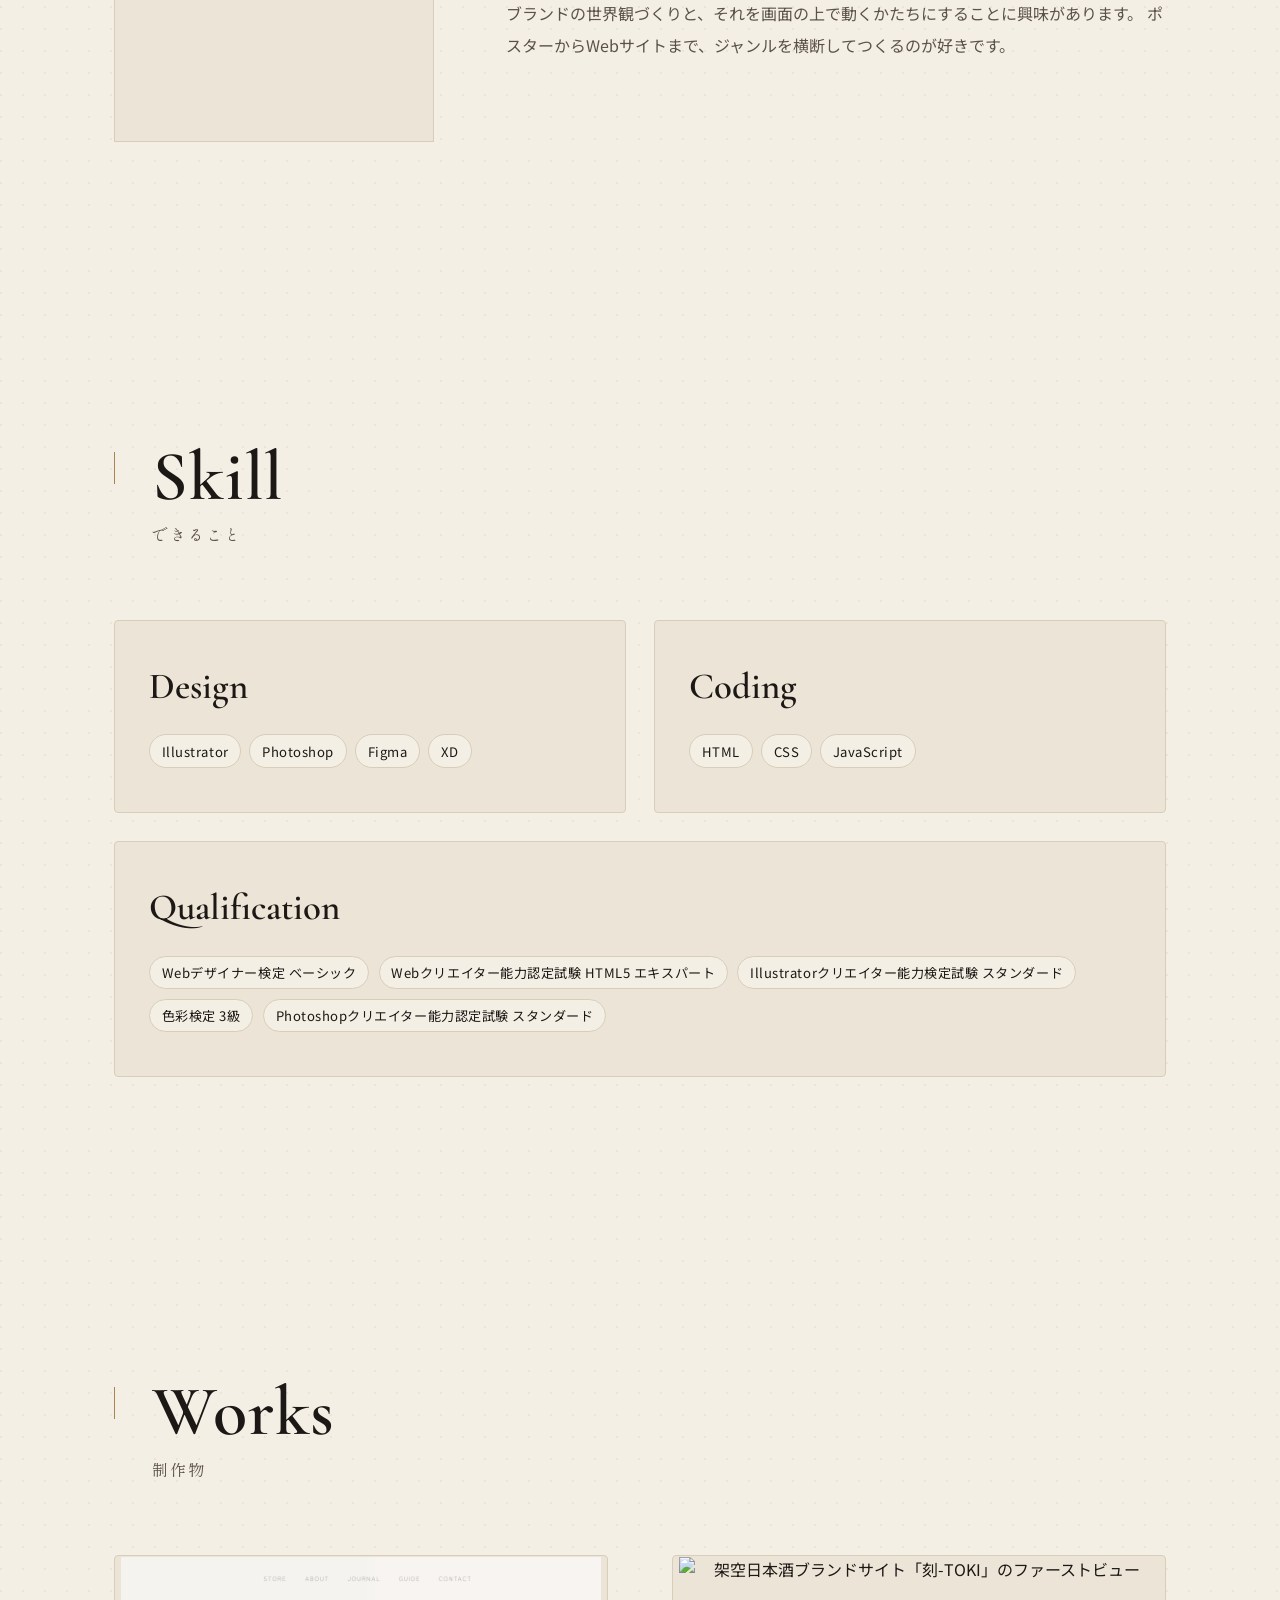
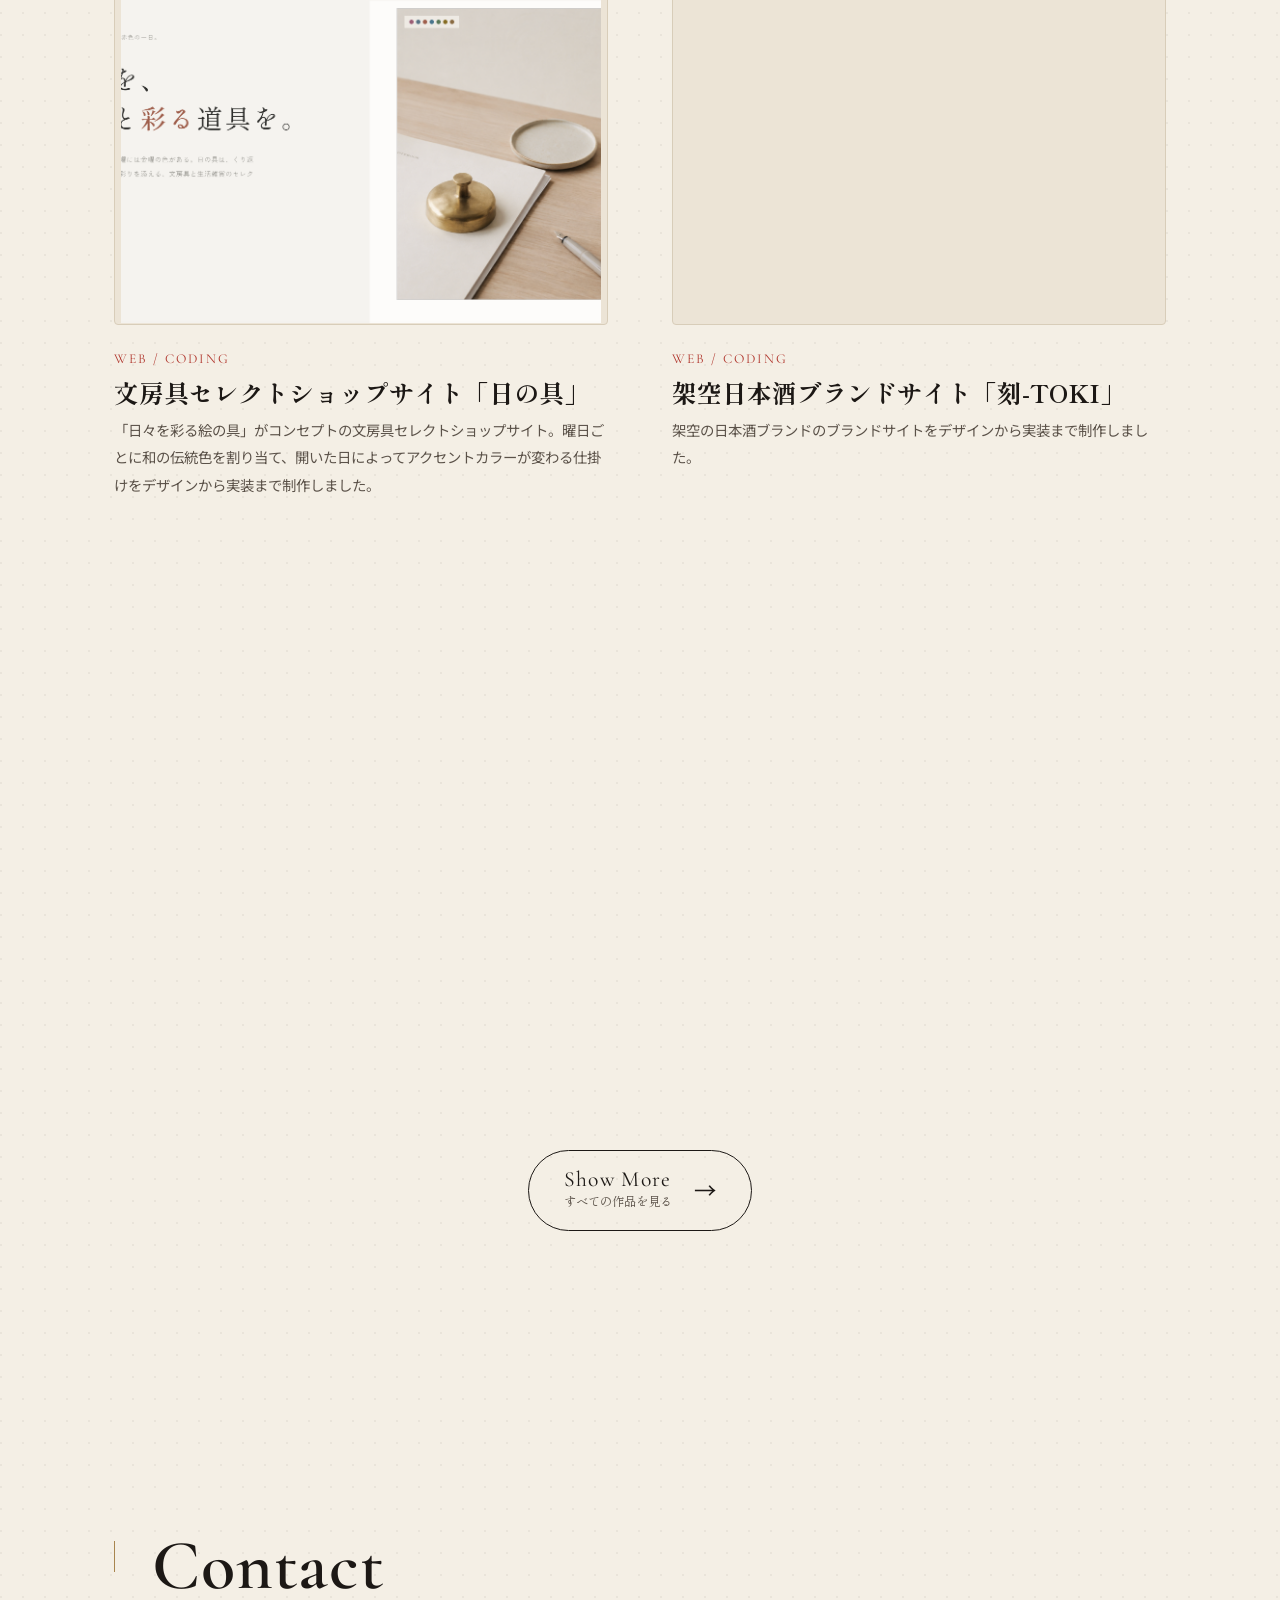
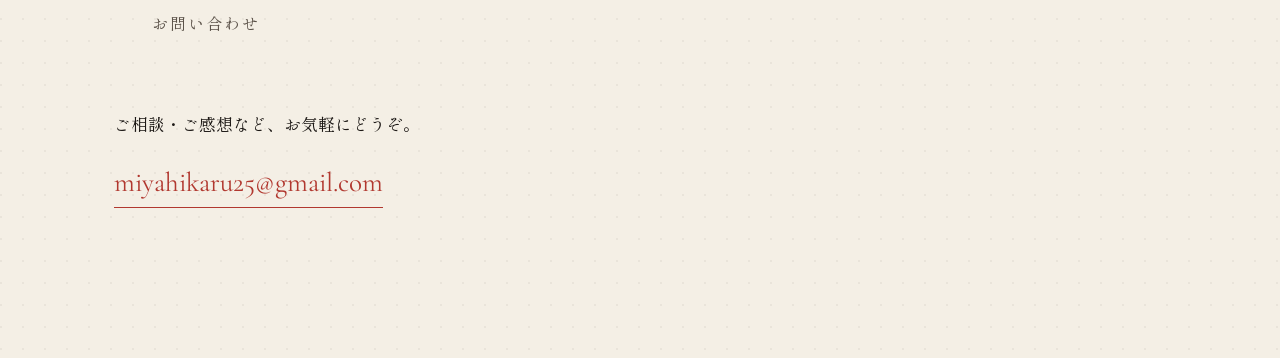
==== commit e562ca26: "Update index.html" ====
--- a/index.html
+++ b/index.html
@@ -7,7 +7,7 @@
   <meta name="description" content="宮本 輝のポートフォリオ。Webデザイン、ポスターなどの制作物を掲載しています。">
   <meta name="theme-color" content="#1c1815">
 
-  <!-- OGP -->
+  <!-- OGP（SNSでシェアされたときの表示。本番ではURLと画像を実在のものに） -->
   <meta property="og:title" content="宮本 輝｜Portfolio">
   <meta property="og:description" content="Web / Graphic Design Portfolio">
   <meta property="og:type" content="website">
@@ -21,7 +21,7 @@
 </head>
 <body>
 
-  <!-- HEADER -->
+  <!-- ============ HEADER ============ -->
   <header class="site-header" id="siteHeader">
     <a class="brand" href="#top" aria-label="ホームへ">
       <span class="brand__seal" aria-hidden="true">H</span>
@@ -42,9 +42,8 @@
       </ul>
     </nav>
   </header>
-
   <main>
-    <!-- HERO/TOP -->
+    <!-- ============ HERO / TOP ============ -->
     <section class="hero" id="top">
       <h1 class="hero__title">
         <span class="reveal" style="--d:.05s">Hikaru Miyamoto</span>
@@ -57,14 +56,13 @@
       <a class="hero__cta reveal" style="--d:.4s" href="#works">作品を見る <span aria-hidden="true">&darr;</span></a>
     </section>
 
-    <!-- ABOUT -->
+    <!-- ============ ABOUT ============ -->
     <section class="section about" id="about">
       <div class="section__head">
-      <span class="section__index" aria-hidden="true"></span>
+        <span class="section__index" aria-hidden="true"></span>
         <h2 class="section__title">Profile</h2>
         <span class="section__sub">プロフィール</span>
       </div>
-
       <div class="about__grid">
         <div class="about__photo">
           <img src="img/MiyamotoHikaru.jpg" alt="宮本 輝のプロフィール写真">
@@ -76,15 +74,15 @@
             デザインとコーディングの両方を学んでいます。
           </p>
           <p class="about__text">
-           ブランドの世界観を考えること、それを画面の上で動くかたちにすること——デザインのどの工程にも面白さを感じています。中でも、Webサイトのデザインをつくるのが好きです。
-            
+            ブランドの世界観づくりと、それを画面の上で動くかたちにすることに興味があります。
+            ポスターからWebサイトまで、ジャンルを横断してつくるのが好きです。
           </p>
 
         </div>
       </div>
     </section>
 
-    <!--SKILL -->
+    <!-- ============ SKILL ============ -->
     <section class="section skill" id="skill">
       <div class="section__head">
         <span class="section__index" aria-hidden="true"></span>
@@ -119,7 +117,7 @@
       </div>
     </section>
 
-    <!-- WORKS -->
+    <!-- ============ WORKS ============ -->
     <section class="section works" id="works">
       <div class="section__head">
         <span class="section__index" aria-hidden="true"></span>
@@ -129,6 +127,17 @@
 
       <ul class="works__grid">
         <li class="work reveal">
+          <button class="work__thumb" data-full="img/work-hinogu.png" data-link="https://miyahikaru25-lab.github.io/Hinogu/" aria-label="文房具セレクトショップサイト「日の具」を拡大表示">
+            <img src="img/work-hinogu.png" alt="文房具セレクトショップサイト「日の具」のファーストビュー" loading="lazy">
+          </button>
+          <div class="work__meta">
+            <span class="work__tag">Web / Coding</span>
+            <h3 class="work__title">文房具セレクトショップサイト「日の具」</h3>
+            <p class="work__desc">「日々を彩る絵の具」がコンセプトの文房具セレクトショップサイト。曜日ごとに和の伝統色を割り当て、開いた日によってアクセントカラーが変わる仕掛けをデザインから実装まで制作しました。</p>
+          </div>
+        </li>
+
+        <li class="work reveal" style="--d:.08s">
           <button class="work__thumb" data-full="img/toki.png" data-link="https://miyahikaru25-lab.github.io/toki/index.html" aria-label="架空日本酒ブランドサイト「刻-TOKI」を拡大表示">
             <img src="img/toki.png" alt="架空日本酒ブランドサイト「刻-TOKI」のファーストビュー" loading="lazy">
           </button>
@@ -139,7 +148,7 @@
           </div>
         </li>
 
-        <li class="work reveal" style="--d:.08s">
+        <li class="work reveal" style="--d:.16s">
           <button class="work__thumb" data-full="img/final_hero.png" data-link="https://miyahikaru25-lab.github.io/Matcha/" aria-label="架空のお茶ブランドサイトを拡大表示">
             <img src="img/final_hero.png" alt="架空のお茶ブランドのWebサイト『深みが違う、本物の抹茶』のファーストビュー" loading="lazy">
           </button>
@@ -150,7 +159,7 @@
           </div>
         </li>
 
-        <li class="work reveal" style="--d:.16s">
+        <li class="work reveal" style="--d:.24s">
           <button class="work__thumb" data-full="img/work-rethink.jpg" aria-label="Rethinkデザインコンテスト作品を拡大表示">
             <img src="img/work-rethink.jpg" alt="Rethinkデザインコンテスト応募ポスター『風が描いた台地／水が刻んだ記憶』" loading="lazy">
           </button>
@@ -158,17 +167,6 @@
             <span class="work__tag">Graphic / Poster</span>
             <h3 class="work__title">Rethink デザインコンテスト</h3>
             <p class="work__desc">地形と水の記憶をテーマにした観光ポスター。上下反転の構図で地と水を一枚に。</p>
-          </div>
-        </li>
-
-        <li class="work reveal" style="--d:.24s">
-          <button class="work__thumb" data-full="img/work-shirogitsune.jpg" aria-label="白狐伝説ポスター作品を拡大表示">
-            <img src="img/work-shirogitsune.jpg" alt="湯田温泉の白狐伝説をテーマにしたポスター" loading="lazy">
-          </button>
-          <div class="work__meta">
-            <span class="work__tag">Graphic / Poster</span>
-            <h3 class="work__title">白狐伝説ポスター</h3>
-            <p class="work__desc">湯田温泉に伝わる白狐の物語をテーマにしたポスター。縦書きの題字と写真で土地の物語性を表現しました。</p>
           </div>
         </li>
 
@@ -183,10 +181,9 @@
       </div>
     </section>
 
-    <!-- CONTACT -->
+    <!-- ============ CONTACT ============ -->
     <section class="section contact" id="contact">
       <div class="section__head">
-        <span class="section__index" aria-hidden="true"></span>
         <span class="section__index" aria-hidden="true"></span>
         <h2 class="section__title">Contact</h2>
         <span class="section__sub">お問い合わせ</span>
@@ -203,7 +200,7 @@
 
   <a href="#top" class="back-to-top" aria-label="ページトップへ">&uarr;</a>
 
-  <!-- LIGHTBOX -->
+  <!-- ============ LIGHTBOX ============ -->
   <div class="lightbox" id="lightbox" aria-hidden="true">
     <button class="lightbox__close" id="lightboxClose" aria-label="閉じる">&times;</button>
     <img id="lightboxImg" alt="">
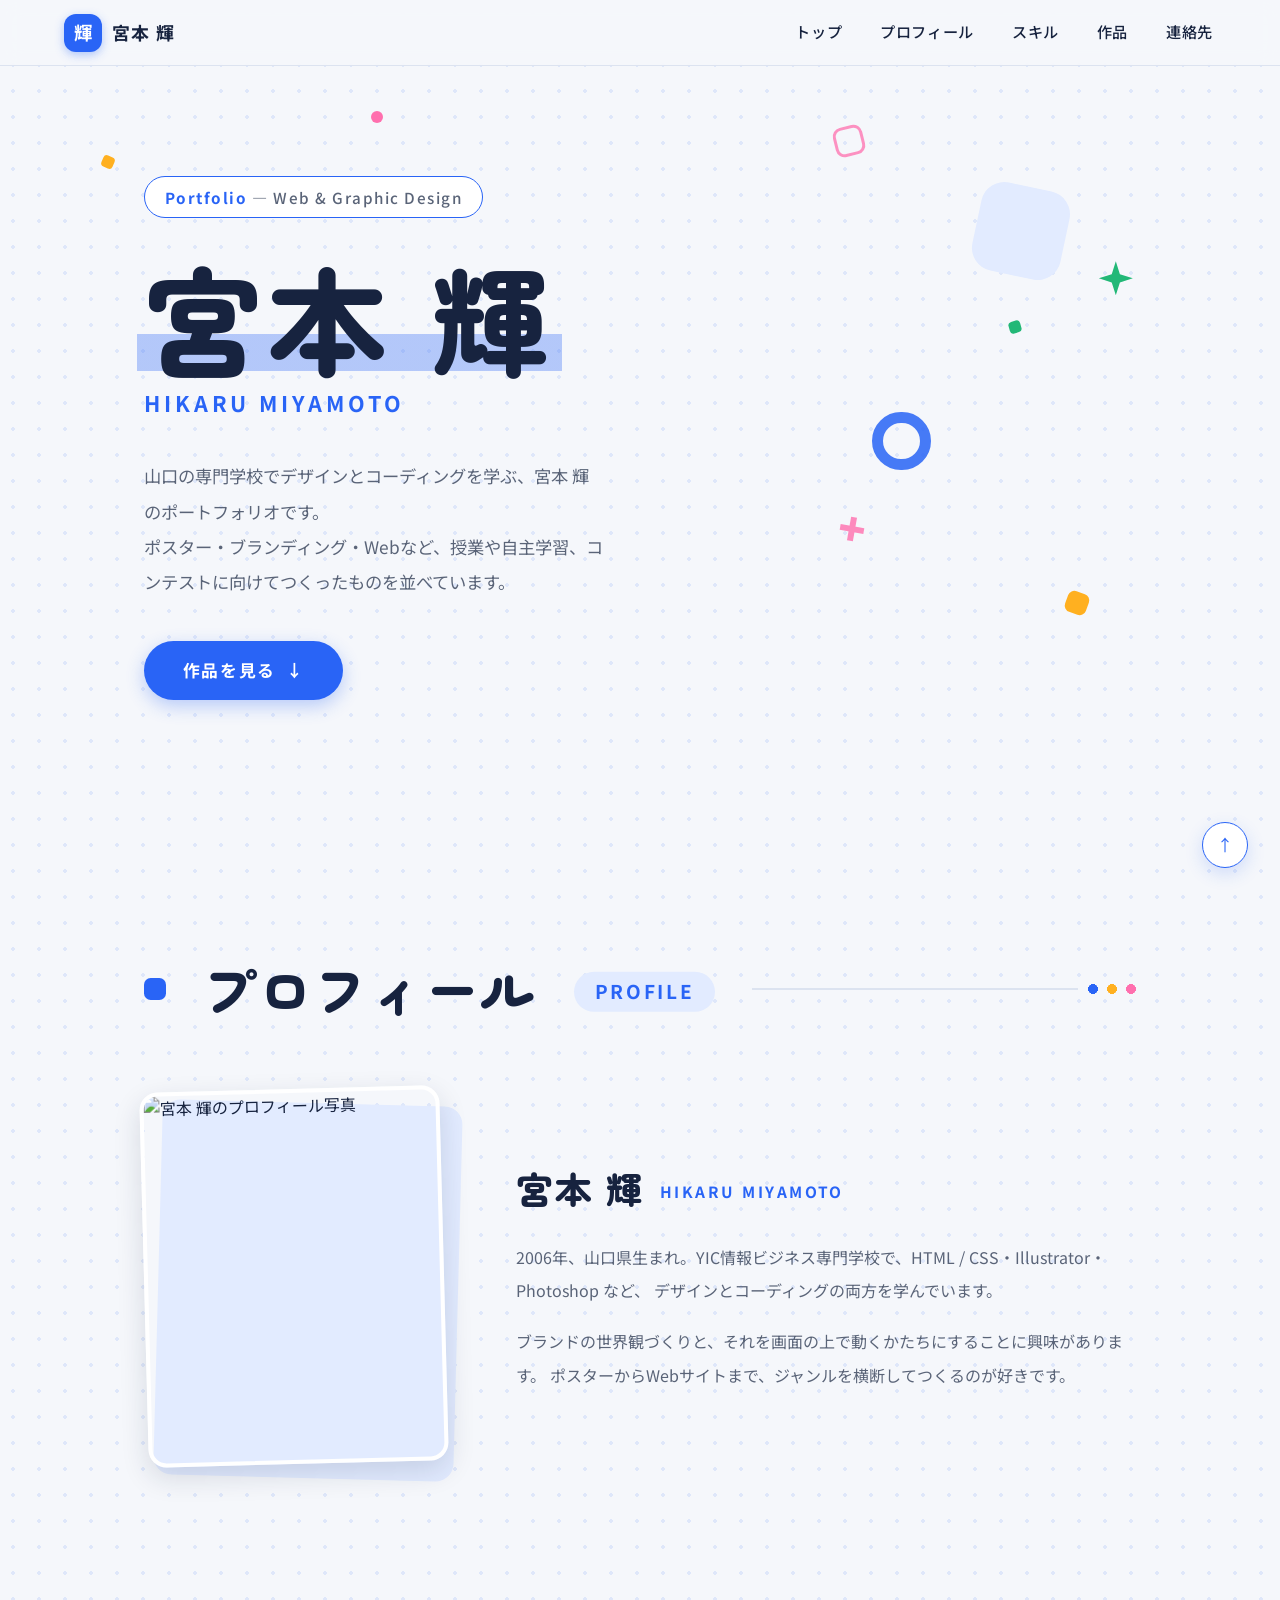
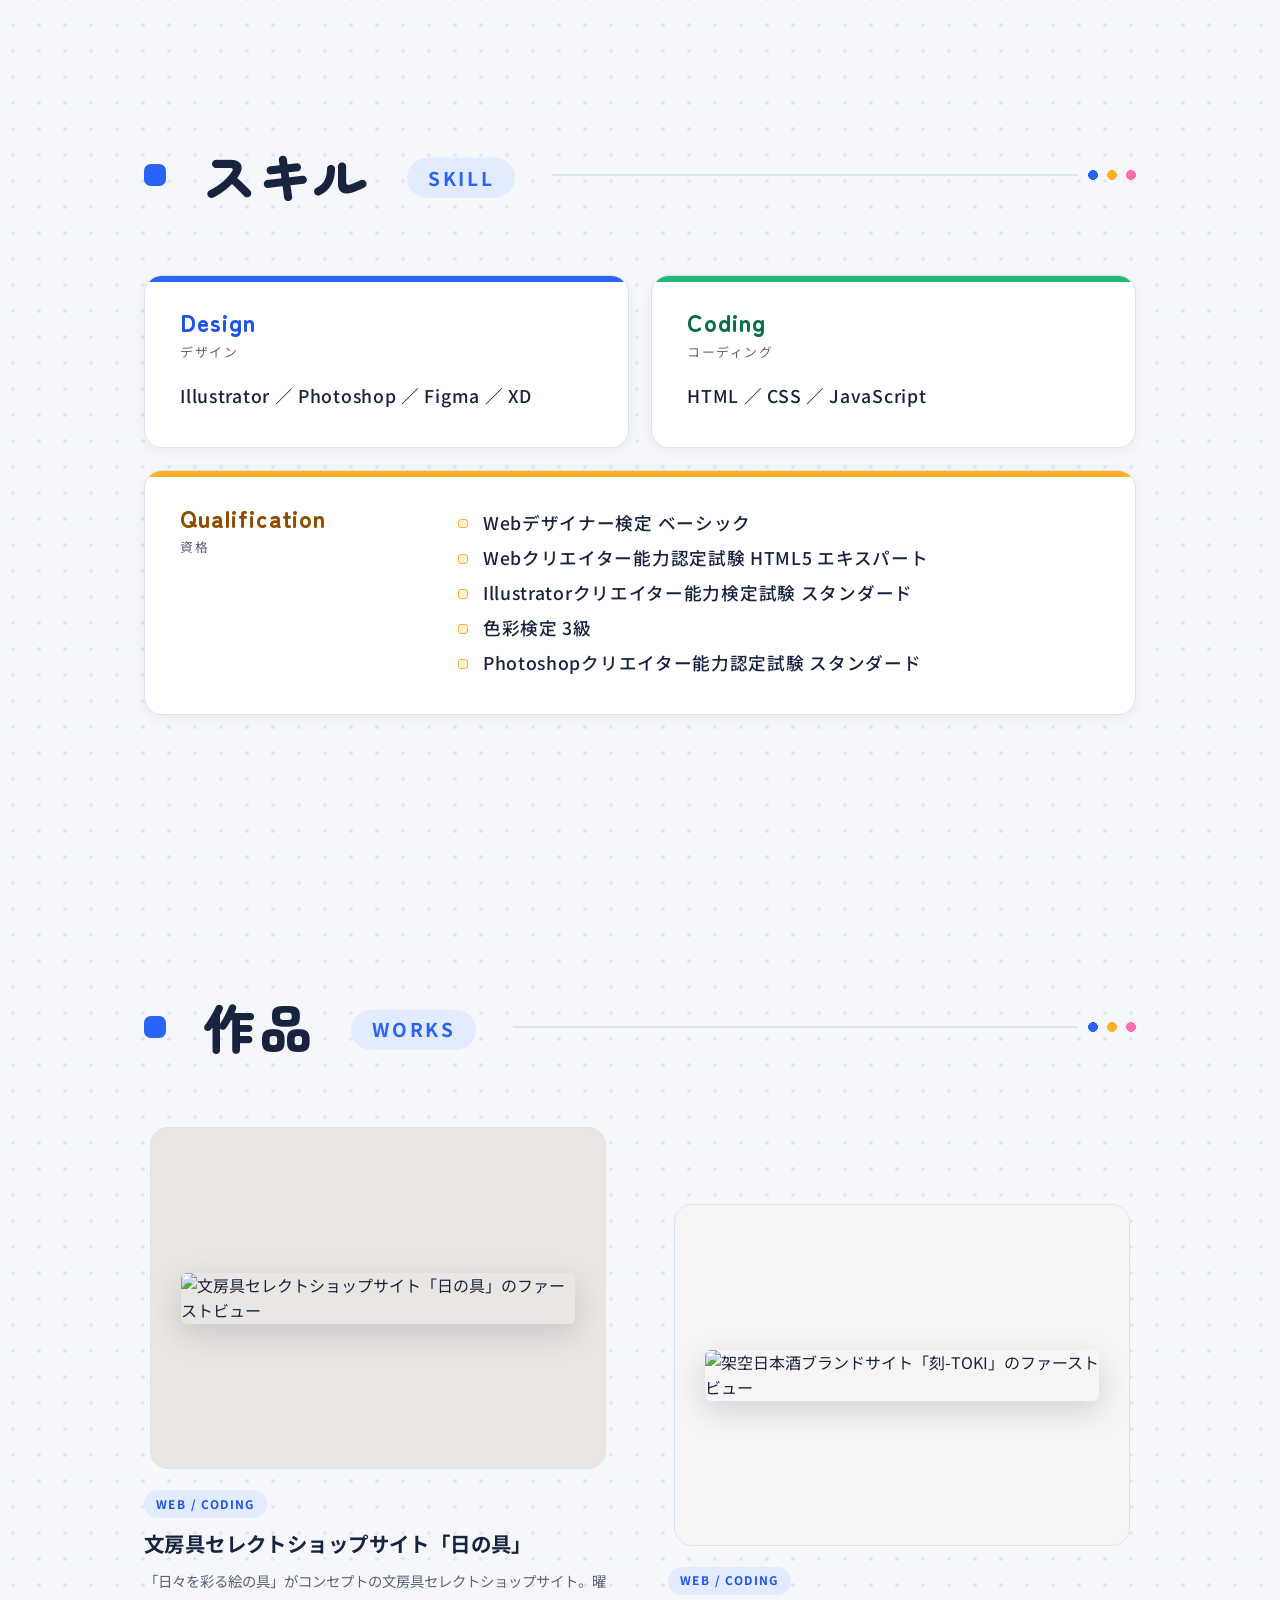
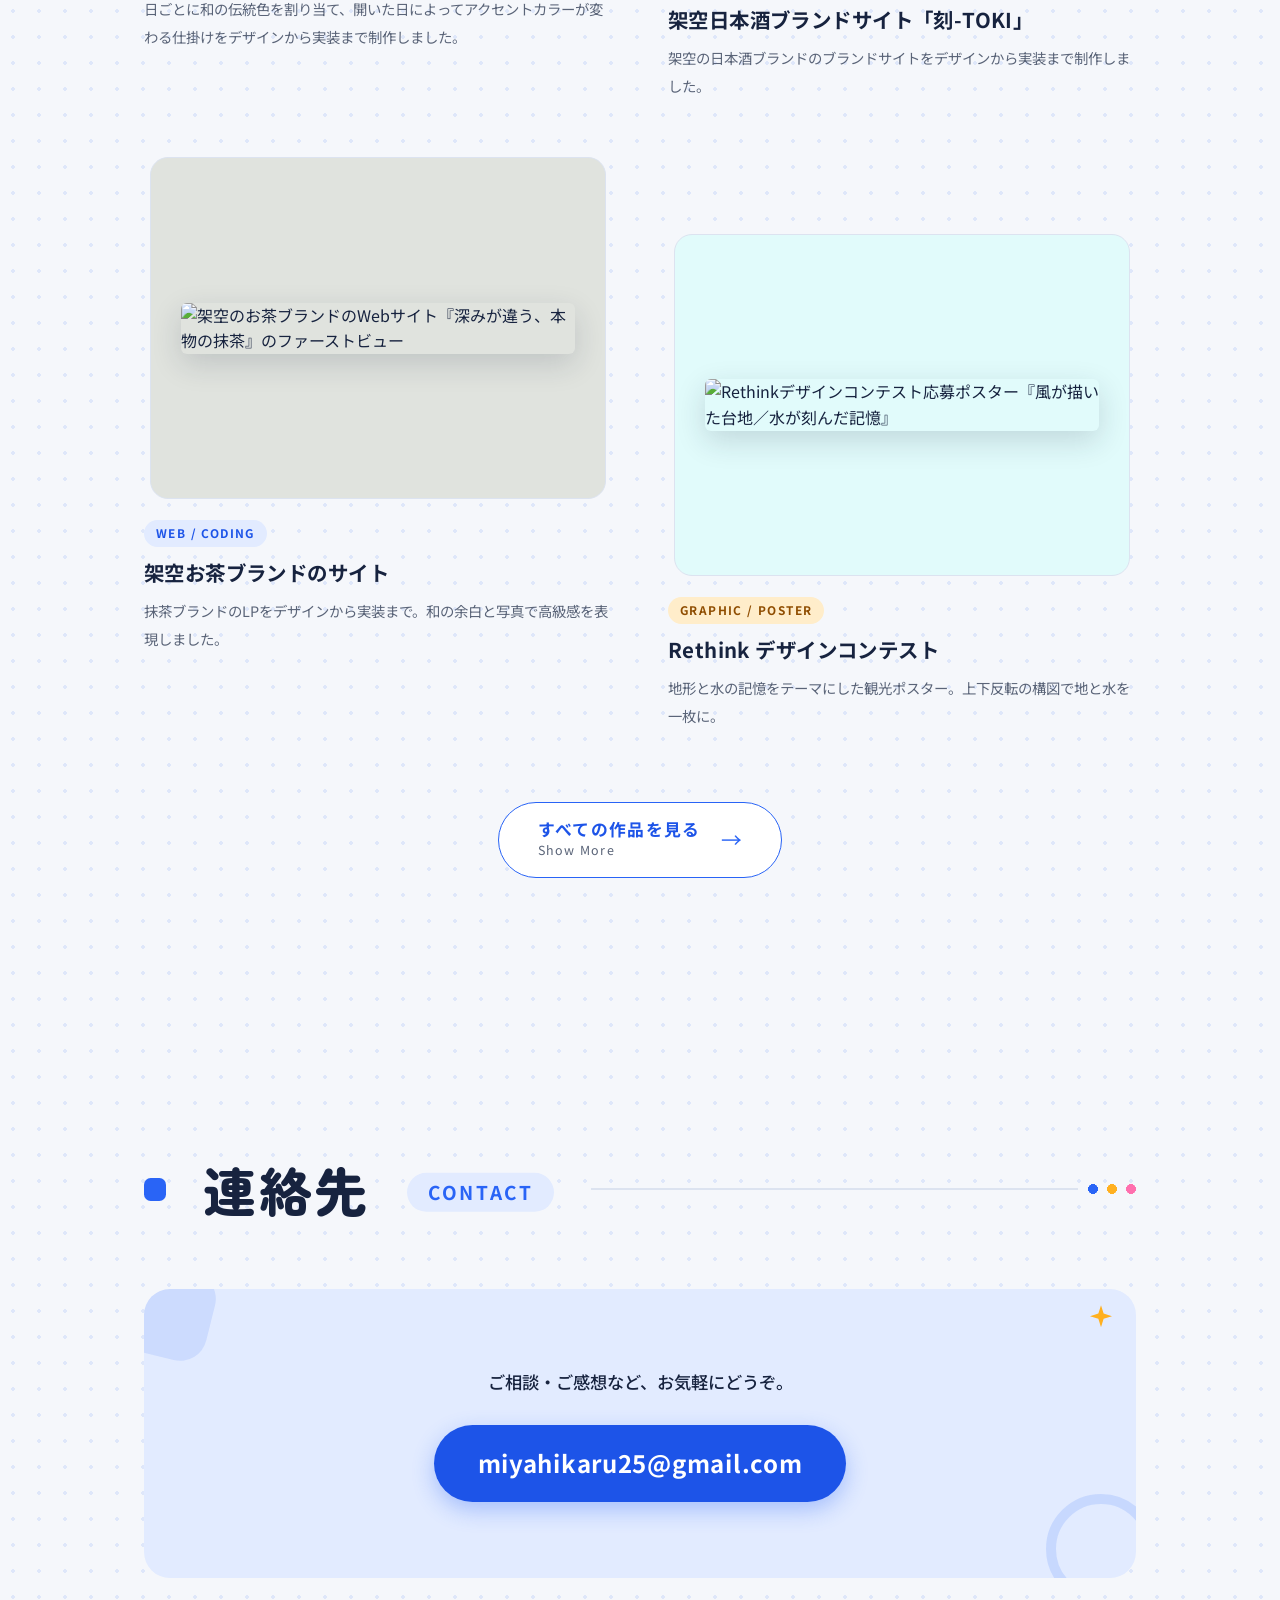
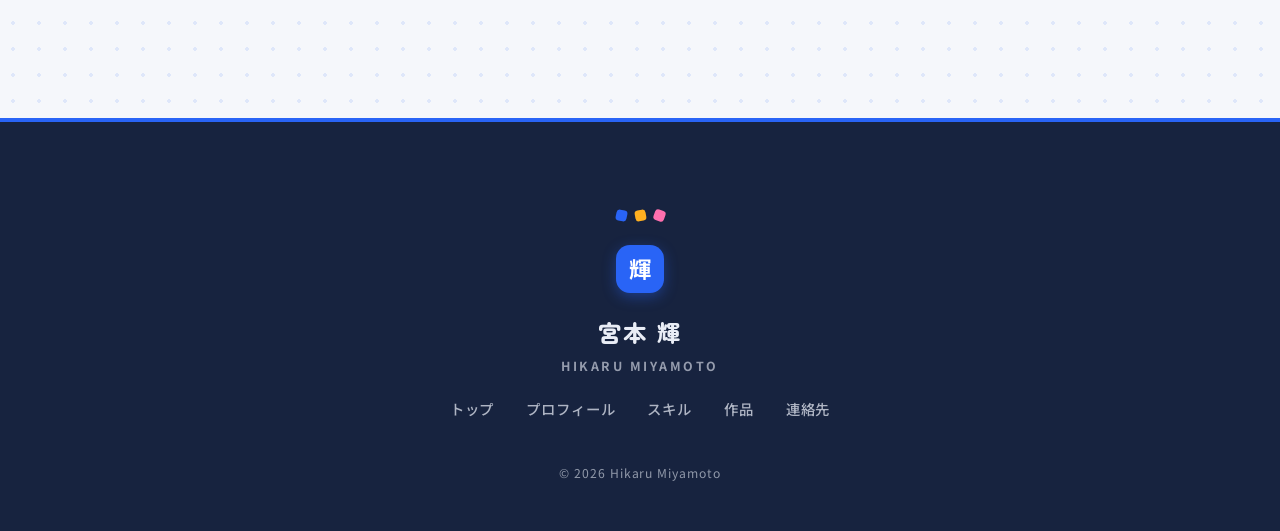
==== commit 1a383e13: "Add files via upload" ====
--- a/index.html
+++ b/index.html
@@ -5,27 +5,35 @@
   <meta name="viewport" content="width=device-width, initial-scale=1.0">
   <title>宮本 輝｜Portfolio — Web / Graphic Design</title>
   <meta name="description" content="宮本 輝のポートフォリオ。Webデザイン、ポスターなどの制作物を掲載しています。">
-  <meta name="theme-color" content="#1c1815">
-
-  <!-- OGP（SNSでシェアされたときの表示。本番ではURLと画像を実在のものに） -->
+  <meta name="theme-color" content="#2964f6">
+
+  <!-- OGP（SNSでシェアされたときの表示）※別のURLに公開する場合は og:url と og:image のドメインを変更 -->
   <meta property="og:title" content="宮本 輝｜Portfolio">
   <meta property="og:description" content="Web / Graphic Design Portfolio">
   <meta property="og:type" content="website">
+  <meta property="og:url" content="https://miyahikaru25-lab.github.io/miyamotoportfolio/">
+  <meta property="og:image" content="https://miyahikaru25-lab.github.io/miyamotoportfolio/img/ogp.png">
+  <meta name="twitter:card" content="summary_large_image">
+
+  <link rel="icon" href="data:image/svg+xml,%3Csvg xmlns='http://www.w3.org/2000/svg' viewBox='0 0 64 64'%3E%3Crect width='64' height='64' rx='16' fill='%232964f6'/%3E%3Ctext x='32' y='45' font-size='34' text-anchor='middle' fill='%23ffffff' font-family='sans-serif' font-weight='700'%3E輝%3C/text%3E%3C/svg%3E">
 
   <link rel="stylesheet" href="reset.css">
   <link rel="stylesheet" href="style.css">
 
   <link rel="preconnect" href="https://fonts.googleapis.com">
   <link rel="preconnect" href="https://fonts.gstatic.com" crossorigin>
-  <link href="https://fonts.googleapis.com/css2?family=Cormorant+Garamond:ital,wght@0,500;0,600;1,500&family=Noto+Sans+JP:wght@400;500;700&family=Shippori+Mincho+B1:wght@600;700;800&display=swap" rel="stylesheet">
+  <link href="https://fonts.googleapis.com/css2?family=Zen+Maru+Gothic:wght@500;700;900&family=Noto+Sans+JP:wght@400;500;700&display=swap" rel="stylesheet">
+  <noscript><style>.reveal{opacity:1 !important;transform:none !important}</style></noscript>
 </head>
 <body>
+
+  <a class="skip-link" href="#main">本文へスキップ</a>
 
   <!-- ============ HEADER ============ -->
   <header class="site-header" id="siteHeader">
     <a class="brand" href="#top" aria-label="ホームへ">
-      <span class="brand__seal" aria-hidden="true">H</span>
-      <span class="brand__name">Hikaru&nbsp;Miyamoto</span>
+      <span class="brand__mark" aria-hidden="true">輝</span>
+      <span class="brand__name">宮本 輝</span>
     </a>
 
     <button class="nav-toggle" id="navToggle" aria-expanded="false" aria-controls="primaryNav" aria-label="メニューを開く">
@@ -34,41 +42,55 @@
 
     <nav class="nav" id="primaryNav" aria-label="メインナビゲーション">
       <ul>
-        <li><a href="#top">Top</a></li>
-        <li><a href="#about">Profile</a></li>
-        <li><a href="#skill">Skill</a></li>
-        <li><a href="works.html">Works</a></li>
-        <li><a href="#contact">Contact</a></li>
+        <li><a href="#top">トップ</a></li>
+        <li><a href="#about">プロフィール</a></li>
+        <li><a href="#skill">スキル</a></li>
+        <li><a href="works.html">作品</a></li>
+        <li><a href="#contact">連絡先</a></li>
       </ul>
     </nav>
   </header>
-  <main>
+
+  <main id="main">
     <!-- ============ HERO / TOP ============ -->
     <section class="hero" id="top">
+      <div class="hero__deco" aria-hidden="true">
+        <span class="deco deco--tile"></span>
+        <span class="deco deco--ring"></span>
+        <span class="deco deco--dot"></span>
+        <span class="deco deco--tile2"></span>
+        <span class="deco deco--spark"></span>
+        <span class="deco deco--cross"></span>
+        <span class="deco deco--confetti1"></span>
+        <span class="deco deco--confetti2"></span>
+        <span class="deco deco--confetti3"></span>
+      </div>
+      <p class="hero__eyebrow reveal" style="--d:.05s">Portfolio <em>— Web &amp; Graphic Design</em></p>
+
       <h1 class="hero__title">
-        <span class="reveal" style="--d:.05s">Hikaru Miyamoto</span>
-        <span class="reveal" style="--d:.15s">Portfolio</span>
+        <span class="hero__ja reveal" style="--d:.14s">宮本 輝</span>
+        <span class="hero__en reveal" style="--d:.26s">Hikaru Miyamoto</span>
       </h1>
-      <p class="hero__lead reveal" style="--d:.3s">
+
+      <p class="hero__lead reveal" style="--d:.38s">
         山口の専門学校でデザインとコーディングを学ぶ、宮本 輝のポートフォリオです。<br>
-        ポスター・ブランディング・Webなど授業や自主学習、コンテストに向けてつくったものを並べています。
+        ポスター・ブランディング・Webなど、授業や自主学習、コンテストに向けてつくったものを並べています。
       </p>
-      <a class="hero__cta reveal" style="--d:.4s" href="#works">作品を見る <span aria-hidden="true">&darr;</span></a>
+
+      <a class="hero__cta reveal" style="--d:.46s" href="#works">作品を見る <span aria-hidden="true">&darr;</span></a>
     </section>
 
     <!-- ============ ABOUT ============ -->
     <section class="section about" id="about">
-      <div class="section__head">
-        <span class="section__index" aria-hidden="true"></span>
-        <h2 class="section__title">Profile</h2>
-        <span class="section__sub">プロフィール</span>
+      <div class="section__head reveal">
+        <h2 class="section__title">プロフィール<span class="section__en">Profile</span></h2>
       </div>
       <div class="about__grid">
-        <div class="about__photo">
-          <img src="img/MiyamotoHikaru.jpg" alt="宮本 輝のプロフィール写真">
-        </div>
-        <div class="about__body">
-          <p class="about__name">宮本&nbsp;輝 / <span class="about__romaji">Hikaru&nbsp;Miyamoto</span></p>
+        <div class="about__photo reveal">
+          <img src="img/miyamoto-hikaru.webp" alt="宮本 輝のプロフィール写真">
+        </div>
+        <div class="about__body reveal" style="--d:.12s">
+          <p class="about__name">宮本&nbsp;輝<span class="about__romaji">Hikaru&nbsp;Miyamoto</span></p>
           <p class="about__text">
             2006年、山口県生まれ。YIC情報ビジネス専門学校で、HTML / CSS・Illustrator・Photoshop など、
             デザインとコーディングの両方を学んでいます。
@@ -77,105 +99,100 @@
             ブランドの世界観づくりと、それを画面の上で動くかたちにすることに興味があります。
             ポスターからWebサイトまで、ジャンルを横断してつくるのが好きです。
           </p>
-
         </div>
       </div>
     </section>
 
     <!-- ============ SKILL ============ -->
     <section class="section skill" id="skill">
-      <div class="section__head">
-        <span class="section__index" aria-hidden="true"></span>
-        <h2 class="section__title">Skill</h2>
-        <span class="section__sub">できること</span>
-      </div>
-
-      <div class="skill__grid">
-        <article class="skill__card reveal">
-          <h3 class="skill__cat">Design</h3>
-          <ul class="skill__tags">
-            <li>Illustrator</li><li>Photoshop</li><li>Figma</li><li>XD</li>
-          </ul>
-        </article>
-        <article class="skill__card reveal" style="--d:.1s">
-          <h3 class="skill__cat">Coding</h3>
-          <ul class="skill__tags">
-            <li>HTML</li><li>CSS</li><li>JavaScript</li>
-          </ul>
-        </article>
-        <article class="skill__card skill__qual reveal" style="--d:.2s">
-          <h3 class="skill__cat">Qualification</h3>
-          <ul class="skill__qual-list">
-            <li>Webデザイナー検定 ベーシック</li>
-            <li>Webクリエイター能力認定試験 HTML5 エキスパート</li>
-            <li>Illustratorクリエイター能力検定試験 スタンダード</li>
-            <li>色彩検定 3級</li>
-            <li>Photoshopクリエイター能力認定試験 スタンダード</li>
-          </ul>
-        </article>
-
-      </div>
+      <div class="section__head reveal">
+        <h2 class="section__title">スキル<span class="section__en">Skill</span></h2>
+      </div>
+
+      <dl class="skill__list">
+        <div class="skill__row reveal">
+          <dt><em>Design</em><span>デザイン</span></dt>
+          <dd>Illustrator ／ Photoshop ／ Figma ／ XD</dd>
+        </div>
+        <div class="skill__row reveal" style="--d:.08s">
+          <dt><em>Coding</em><span>コーディング</span></dt>
+          <dd>HTML ／ CSS ／ JavaScript</dd>
+        </div>
+        <div class="skill__row reveal" style="--d:.16s">
+          <dt><em>Qualification</em><span>資格</span></dt>
+          <dd>
+            <ul class="skill__quals">
+              <li>Webデザイナー検定 ベーシック</li>
+              <li>Webクリエイター能力認定試験 HTML5 エキスパート</li>
+              <li>Illustratorクリエイター能力検定試験 スタンダード</li>
+              <li>色彩検定 3級</li>
+              <li>Photoshopクリエイター能力認定試験 スタンダード</li>
+            </ul>
+          </dd>
+        </div>
+      </dl>
     </section>
 
     <!-- ============ WORKS ============ -->
     <section class="section works" id="works">
-      <div class="section__head">
-        <span class="section__index" aria-hidden="true"></span>
-        <h2 class="section__title">Works</h2>
-        <span class="section__sub">制作物</span>
-      </div>
-
-      <ul class="works__grid">
+      <div class="section__head reveal">
+        <h2 class="section__title">作品<span class="section__en">Works</span></h2>
+      </div>
+
+      <ul class="gallery">
         <li class="work reveal">
-          <button class="work__thumb" data-full="img/work-hinogu.png" data-link="https://miyahikaru25-lab.github.io/Hinogu/" aria-label="文房具セレクトショップサイト「日の具」を拡大表示">
-            <img src="img/work-hinogu.png" alt="文房具セレクトショップサイト「日の具」のファーストビュー" loading="lazy">
-          </button>
-          <div class="work__meta">
-            <span class="work__tag">Web / Coding</span>
+          <button class="work__thumb" data-full="img/work-hinogu.webp" data-link="https://miyahikaru25-lab.github.io/Hinogu/" aria-label="文房具セレクトショップサイト「日の具」を開く" style="--tint:#eae6e3">
+            <span class="work__frame"><img src="img/work-hinogu.webp" alt="文房具セレクトショップサイト「日の具」のファーストビュー" loading="lazy"></span>
+            <span class="work__action" aria-hidden="true">サイトを見る &nearr;</span>
+          </button>
+          <div class="work__caption">
+                        <span class="work__tag">Web / Coding</span>
             <h3 class="work__title">文房具セレクトショップサイト「日の具」</h3>
             <p class="work__desc">「日々を彩る絵の具」がコンセプトの文房具セレクトショップサイト。曜日ごとに和の伝統色を割り当て、開いた日によってアクセントカラーが変わる仕掛けをデザインから実装まで制作しました。</p>
           </div>
         </li>
 
-        <li class="work reveal" style="--d:.08s">
-          <button class="work__thumb" data-full="img/toki.png" data-link="https://miyahikaru25-lab.github.io/toki/index.html" aria-label="架空日本酒ブランドサイト「刻-TOKI」を拡大表示">
-            <img src="img/toki.png" alt="架空日本酒ブランドサイト「刻-TOKI」のファーストビュー" loading="lazy">
-          </button>
-          <div class="work__meta">
-            <span class="work__tag">Web / Coding</span>
+        <li class="work reveal" style="--d:.1s">
+          <button class="work__thumb" data-full="img/toki.webp" data-link="https://miyahikaru25-lab.github.io/toki/index.html" aria-label="架空日本酒ブランドサイト「刻-TOKI」を開く" style="--tint:#f7f4f6">
+            <span class="work__frame"><img src="img/toki.webp" alt="架空日本酒ブランドサイト「刻-TOKI」のファーストビュー" loading="lazy"></span>
+            <span class="work__action" aria-hidden="true">サイトを見る &nearr;</span>
+          </button>
+          <div class="work__caption">
+                        <span class="work__tag">Web / Coding</span>
             <h3 class="work__title">架空日本酒ブランドサイト「刻-TOKI」</h3>
             <p class="work__desc">架空の日本酒ブランドのブランドサイトをデザインから実装まで制作しました。</p>
           </div>
         </li>
 
-        <li class="work reveal" style="--d:.16s">
-          <button class="work__thumb" data-full="img/final_hero.png" data-link="https://miyahikaru25-lab.github.io/Matcha/" aria-label="架空のお茶ブランドサイトを拡大表示">
-            <img src="img/final_hero.png" alt="架空のお茶ブランドのWebサイト『深みが違う、本物の抹茶』のファーストビュー" loading="lazy">
-          </button>
-          <div class="work__meta">
-            <span class="work__tag">Web / Coding</span>
+        <li class="work reveal">
+          <button class="work__thumb" data-full="img/final_hero.webp" data-link="https://miyahikaru25-lab.github.io/Matcha/" aria-label="架空のお茶ブランドサイトを開く" style="--tint:#e0e3de">
+            <span class="work__frame"><img src="img/final_hero.webp" alt="架空のお茶ブランドのWebサイト『深みが違う、本物の抹茶』のファーストビュー" loading="lazy"></span>
+            <span class="work__action" aria-hidden="true">サイトを見る &nearr;</span>
+          </button>
+          <div class="work__caption">
+                        <span class="work__tag">Web / Coding</span>
             <h3 class="work__title">架空お茶ブランドのサイト</h3>
             <p class="work__desc">抹茶ブランドのLPをデザインから実装まで。和の余白と写真で高級感を表現しました。</p>
           </div>
         </li>
 
-        <li class="work reveal" style="--d:.24s">
-          <button class="work__thumb" data-full="img/work-rethink.jpg" aria-label="Rethinkデザインコンテスト作品を拡大表示">
-            <img src="img/work-rethink.jpg" alt="Rethinkデザインコンテスト応募ポスター『風が描いた台地／水が刻んだ記憶』" loading="lazy">
-          </button>
-          <div class="work__meta">
-            <span class="work__tag">Graphic / Poster</span>
+        <li class="work reveal" style="--d:.1s">
+          <button class="work__thumb" data-full="img/work-rethink.webp" aria-label="Rethinkデザインコンテスト作品を拡大表示" style="--tint:#e1fbfb">
+            <span class="work__frame"><img src="img/work-rethink.webp" alt="Rethinkデザインコンテスト応募ポスター『風が描いた台地／水が刻んだ記憶』" loading="lazy"></span>
+            <span class="work__action" aria-hidden="true">拡大して見る +</span>
+          </button>
+          <div class="work__caption">
+                        <span class="work__tag work__tag--g">Graphic / Poster</span>
             <h3 class="work__title">Rethink デザインコンテスト</h3>
             <p class="work__desc">地形と水の記憶をテーマにした観光ポスター。上下反転の構図で地と水を一枚に。</p>
           </div>
         </li>
-
       </ul>
 
       <div class="works__more reveal">
         <a href="works.html" class="more-link">
-          <span class="more-link__label">Show More</span>
-          <span class="more-link__sub">すべての作品を見る</span>
+          <span class="more-link__label">すべての作品を見る</span>
+          <span class="more-link__sub"><em>Show More</em></span>
           <span class="more-link__arrow" aria-hidden="true">&rarr;</span>
         </a>
       </div>
@@ -183,20 +200,34 @@
 
     <!-- ============ CONTACT ============ -->
     <section class="section contact" id="contact">
-      <div class="section__head">
-        <span class="section__index" aria-hidden="true"></span>
-        <h2 class="section__title">Contact</h2>
-        <span class="section__sub">お問い合わせ</span>
-      </div>
-
-      <div class="contact__grid">
-        <div class="contact__intro">
-          <p>ご相談・ご感想など、お気軽にどうぞ。</p>
-          <a class="contact__mail" href="mailto:miyahikaru25@gmail.com">miyahikaru25@gmail.com</a>
-        </div>
+      <div class="section__head reveal">
+        <h2 class="section__title">連絡先<span class="section__en">Contact</span></h2>
+      </div>
+
+      <div class="contact__box reveal">
+        <span class="contact__spark" aria-hidden="true"></span>
+        <p class="contact__intro">ご相談・ご感想など、お気軽にどうぞ。</p>
+        <a class="contact__mail" href="mailto:miyahikaru25@gmail.com">miyahikaru25@gmail.com</a>
       </div>
     </section>
   </main>
+
+  <!-- ============ FOOTER ============ -->
+  <footer class="site-footer">
+    <div class="site-footer__inner">
+      <span class="site-footer__dots" aria-hidden="true"><i></i><i></i><i></i></span>
+      <span class="site-footer__mark" aria-hidden="true">輝</span>
+      <p class="site-footer__name">宮本 輝<span>Hikaru Miyamoto</span></p>
+      <nav class="site-footer__nav" aria-label="フッターナビゲーション">
+        <a href="#top">トップ</a>
+        <a href="#about">プロフィール</a>
+        <a href="#skill">スキル</a>
+        <a href="works.html">作品</a>
+        <a href="#contact">連絡先</a>
+      </nav>
+      <p class="site-footer__copy">&copy; 2026 Hikaru Miyamoto</p>
+    </div>
+  </footer>
 
   <a href="#top" class="back-to-top" aria-label="ページトップへ">&uarr;</a>
 
--- a/style.css
+++ b/style.css
@@ -1,90 +1,131 @@
 @charset "UTF-8";
 
+/* =========================================================
+   DESIGN TOKENS
+   コンセプト：真面目感のあるポップ。
+   信頼感のある青を主役に、丸ゴシック・丸み・軽やかな動きで
+   「きちんとしているけど、親しみやすい」トーンをつくる。
+   作品は淡い台紙にトリミングせず展示（index の見せ方を継承）。
+   ========================================================= */
 :root {
   /* color */
-  --ink:        #1c1815;   /* 墨（本文・見出し） */
-  --ink-soft:   #5b5249;   /* 補助テキスト */
-  --paper:      #f4efe5;   /* 紙の地色 */
-  --paper-2:    #ece4d6;   /* 一段沈んだ面 */
-  --line:       #d8cdb9;   /* 罫線 */
-  --vermilion:  #b1382f;   /* 朱（アクセント／印） */
-  --vermilion-d:#8f2b24;
-  --brass:      #a8854e;   /* 真鍮（細い線・数字） */
+  --blue:      #2964f6;   /* メインの青（信頼＋元気） */
+  --blue-deep: #1d54e8;   /* ホバー・強調 */
+  --blue-soft: #e2ebff;   /* 淡い青（ピル・帯） */
+  --ink:       #17233f;   /* 文字（紺寄りの黒） */
+  --muted:     #5a6478;   /* 補助テキスト */
+  --bg:        #f5f7fb;   /* 地色（青みがかった白） */
+
+  /* 賑やかし用アクセント（テキストは必ず -text、背景は -soft を使う） */
+  --orange:      #ffb020;
+  --orange-soft: #ffedca;
+  --orange-text: #8f4d00;
+  --pink:        #ff6fae;
+  --pink-soft:   #ffe8f3;
+  --pink-text:   #b81b66;
+  --green:       #22b877;
+  --green-soft:  #dcf6ea;
+  --green-text:  #0a6e46;
+  --paper:     #ffffff;   /* カード・台紙 */
+  --line:      #dce3f0;   /* 罫線 */
 
   /* type */
-  --serif: "Cormorant Garamond", serif;
-  --mincho: "Shippori Mincho B1", serif;
-  --sans: "Noto Sans JP", system-ui, sans-serif;
+  --disp: "Zen Maru Gothic", "Noto Sans JP", sans-serif; /* 見出し：丸ゴシック */
+  --sans: "Noto Sans JP", system-ui, sans-serif;          /* 本文 */
 
   /* layout */
-  --maxw: 1180px;
+  --maxw: 1120px;
   --gut: clamp(20px, 5vw, 64px);
-  --header-h: 72px;
+  --header-h: 66px;
+  --r: 18px;              /* 基本の角丸 */
 
   /* motion */
   --ease: cubic-bezier(.2, .7, .2, 1);
-}
-
-/* =========================================================
-   BASE
+  --bounce: cubic-bezier(.34, 1.56, .64, 1);
+}
+
+/* =========================================================
+   BASE — 淡い青のドットで、ポップだけど静かな下地
    ========================================================= */
 body {
   font-family: var(--sans);
   color: var(--ink);
-  background-color: var(--paper);
-  background-image:
-    radial-gradient(circle at 1px 1px, rgba(28,24,21,.05) 1px, transparent 0);
-  background-size: 22px 22px;
+  background-color: var(--bg);
+  background-image: radial-gradient(rgba(41, 100, 246, .11) 1.7px, transparent 1.7px);
+  background-size: 26px 26px;
   font-size: 16px;
 }
-
 main { display: block; }
+::selection { background: var(--blue); color: #fff; }
 
 /* 共通セクション */
 .section {
   max-width: var(--maxw);
   margin-inline: auto;
   padding-inline: var(--gut);
-  padding-block: clamp(72px, 12vw, 150px);
-}
-
-/* セクション見出し（縦の朱ラベル＋大きな英字） */
-.section__head {
-  position: relative;
-  margin-bottom: clamp(40px, 6vw, 72px);
-  padding-left: 2.4rem;
-}
-.section__index {
-  position: absolute;
-  left: 0; top: .1em;
-  writing-mode: vertical-rl;
-  font-family: var(--serif);
+  padding-block: clamp(72px, 12vw, 140px);
+}
+
+/* セクション見出し：日本語が主役、青い点と英語ピルを添える */
+.section__head { margin-bottom: clamp(40px, 6vw, 68px); }
+.section__title {
+  display: flex;
+  align-items: center;
+  gap: .7em;
+  font-family: var(--disp);
+  font-weight: 900;
+  font-size: clamp(2rem, 6.4vw, 3.3rem);
+  letter-spacing: .05em;
+  line-height: 1.2;
+}
+.section__title::before {
+  content: "";
+  width: .42em; height: .42em;
+  border-radius: 30%;
+  background: var(--blue);
+  flex-shrink: 0;
+}
+.section__title::after {
+  content: "";
+  flex: 1;
+  height: 14px;
+  min-width: 60px;
+  background:
+    radial-gradient(circle 5px at calc(100% - 5px) 50%, var(--pink) 98%, transparent),
+    radial-gradient(circle 5px at calc(100% - 24px) 50%, var(--orange) 98%, transparent),
+    radial-gradient(circle 5px at calc(100% - 43px) 50%, var(--blue) 98%, transparent),
+    linear-gradient(var(--line), var(--line)) 0 50% / calc(100% - 58px) 2px no-repeat;
+}
+.section__en {
+  font-family: var(--disp);
+  font-weight: 700;
+  font-size: .36em;
+  letter-spacing: .14em;
+  text-transform: uppercase;
+  color: var(--blue);
+  background: var(--blue-soft);
+  padding: .45em 1.1em;
+  border-radius: 999px;
+  white-space: nowrap;
+  transform: translateY(.15em);
+}
+
+/* =========================================================
+   SKIP LINK
+   ========================================================= */
+.skip-link {
+  position: fixed;
+  top: 10px; left: 10px;
+  z-index: 2000;
+  padding: .6em 1.2em;
   font-size: .9rem;
-  letter-spacing: .25em;
-  color: var(--brass);
-}
-.section__index::after {
-  content: "";
-  display: block;
-  width: 1px; height: 2.2em;
-  margin: .6em auto 0;
-  background: var(--brass);
-}
-.section__title {
-  font-family: var(--serif);
-  font-weight: 600;
-  font-size: clamp(2.6rem, 8vw, 4.4rem);
-  letter-spacing: .01em;
-  line-height: 1;
-}
-.section__sub {
-  display: block;
-  margin-top: .6rem;
-  font-family: var(--mincho);
-  font-size: 1rem;
-  color: var(--ink-soft);
-  letter-spacing: .12em;
-}
+  color: #fff;
+  background: var(--blue);
+  border-radius: 10px;
+  transform: translateY(-200%);
+  transition: transform .25s var(--ease);
+}
+.skip-link:focus-visible { transform: none; }
 
 /* =========================================================
    HEADER
@@ -98,55 +139,61 @@
   align-items: center;
   justify-content: space-between;
   padding-inline: var(--gut);
-  background: rgba(244, 239, 229, .82);
+  background: rgba(245, 247, 251, .88);
   -webkit-backdrop-filter: blur(10px);
   backdrop-filter: blur(10px);
   border-bottom: 1px solid var(--line);
 }
 
-.brand { display: flex; align-items: center; gap: .7rem; }
-.brand__seal {
+.brand { display: flex; align-items: center; gap: .65rem; }
+.brand__mark {
   display: grid;
   place-items: center;
   width: 38px; height: 38px;
-  font-family: var(--mincho);
-  font-weight: 800;
+  font-family: var(--disp);
+  font-weight: 700;
   font-size: 1.15rem;
-  color: var(--paper);
-  background: var(--vermilion);
-  border-radius: 7px;
-  box-shadow: 0 2px 8px rgba(177, 56, 47, .3);
-}
+  color: #fff;
+  background: var(--blue);
+  border-radius: 12px;
+  box-shadow: 0 3px 10px rgba(41, 100, 246, .35);
+  transition: transform .3s var(--bounce);
+}
+.brand:hover .brand__mark { transform: rotate(-8deg) scale(1.06); }
 .brand__name {
-  font-family: var(--serif);
-  font-weight: 600;
-  font-size: 1.15rem;
-  letter-spacing: .04em;
-}
-
-.nav ul { display: flex; gap: clamp(1rem, 3vw, 2.4rem); }
+  font-family: var(--disp);
+  font-weight: 700;
+  font-size: 1.12rem;
+  letter-spacing: .06em;
+}
+
+.nav ul { display: flex; gap: clamp(.9rem, 2.6vw, 2rem); }
 .nav a {
   position: relative;
-  font-family: var(--serif);
-  font-size: 1.1rem;
-  letter-spacing: .03em;
-  display: inline-flex;
-  align-items: baseline;
-  gap: .35em;
-  padding-block: .3em;
+  font-family: var(--disp);
+  font-weight: 500;
+  font-size: .95rem;
+  letter-spacing: .04em;
+  padding: .35em .2em;
+  border-radius: 8px;
+  transition: color .25s var(--ease);
 }
 .nav a::after {
   content: "";
   position: absolute;
-  left: 0; bottom: 0;
-  width: 100%; height: 1px;
-  background: var(--vermilion);
+  left: .2em; right: .2em; bottom: 0;
+  height: 3px;
+  border-radius: 3px;
+  background: var(--blue);
   transform: scaleX(0);
   transform-origin: left;
-  transition: transform .35s var(--ease);
-}
+  transition: transform .3s var(--ease);
+}
+.nav a:hover { color: var(--blue); }
 .nav a:hover::after,
 .nav a:focus-visible::after { transform: scaleX(1); }
+.nav a.is-current { color: var(--blue); }
+.nav a.is-current::after { transform: scaleX(1); }
 
 /* ハンバーガー */
 .nav-toggle { display: none; width: 40px; height: 40px; position: relative; z-index: 1100; }
@@ -154,6 +201,7 @@
   display: block;
   width: 24px; height: 2px;
   margin: 5px auto;
+  border-radius: 2px;
   background: var(--ink);
   transition: transform .3s var(--ease), opacity .3s var(--ease);
 }
@@ -162,46 +210,172 @@
 .nav-toggle[aria-expanded="true"] span:nth-child(3) { transform: translateY(-7px) rotate(-45deg); }
 
 /* =========================================================
-   HERO
+   HERO — 青のマーカーが引かれた名前
    ========================================================= */
 .hero {
   position: relative;
   max-width: var(--maxw);
   margin-inline: auto;
-  padding: clamp(70px, 18vh, 120px) var(--gut) clamp(80px, 14vh, 140px);
+  padding: clamp(64px, 13vh, 110px) var(--gut) clamp(80px, 13vh, 130px);
   overflow: hidden;
 }
-.hero__title {
-  font-family: var(--mincho);
-  font-weight: 800;
-  font-size: clamp(3rem, 13vw, 7.5rem);
-  line-height: 1.08;
-  letter-spacing: .02em;
-}
-.hero__title span { display: block; }
+
+/* 右上にふわりと浮かぶ装飾（ポップの気配。数は少なく、動きはゆっくり） */
+.hero__deco { position: absolute; inset: 0; pointer-events: none; }
+.deco { position: absolute; display: block; }
+.deco--tile {
+  top: 16%; right: 12%;
+  width: clamp(56px, 7vw, 96px);
+  aspect-ratio: 1;
+  background: var(--blue-soft);
+  border-radius: 26%;
+  transform: rotate(12deg);
+  animation: float-a 7s ease-in-out infinite;
+}
+.deco--ring {
+  top: 46%; right: 24%;
+  width: clamp(36px, 4.6vw, 60px);
+  aspect-ratio: 1;
+  border: clamp(7px, 1vw, 11px) solid var(--blue);
+  border-radius: 50%;
+  opacity: .85;
+  animation: float-b 9s ease-in-out infinite;
+}
+.deco--dot {
+  top: 70%; right: 10%;
+  width: clamp(14px, 1.8vw, 22px);
+  aspect-ratio: 1;
+  background: var(--orange);
+  border-radius: 30%;
+  transform: rotate(20deg);
+  animation: float-a 8s ease-in-out 1s infinite;
+}
+.deco--tile2 {
+  top: 8%; right: 30%;
+  width: clamp(18px, 2.4vw, 30px);
+  aspect-ratio: 1;
+  border: 3px solid var(--pink);
+  opacity: .75;
+  border-radius: 30%;
+  transform: rotate(-14deg);
+  animation: float-b 10s ease-in-out .5s infinite;
+}
+
+/* キラッと（4角スター） */
+.deco--spark {
+  top: 26%; right: 6%;
+  width: clamp(22px, 2.8vw, 34px);
+  aspect-ratio: 1;
+  background: var(--green);
+  clip-path: polygon(50% 0, 62% 38%, 100% 50%, 62% 62%, 50% 100%, 38% 62%, 0 50%, 38% 38%);
+  animation: spin-slow 14s linear infinite;
+}
+/* 十字 */
+.deco--cross {
+  top: 60%; right: 30%;
+  width: clamp(16px, 2vw, 24px);
+  aspect-ratio: 1;
+  background:
+    linear-gradient(var(--pink), var(--pink)) center / 100% 26% no-repeat,
+    linear-gradient(var(--pink), var(--pink)) center / 26% 100% no-repeat;
+  opacity: .8;
+  transform: rotate(10deg);
+  animation: float-a 9s ease-in-out .8s infinite;
+}
+/* 紙吹雪（タイトルの左上あたりに散らす小さな粒） */
+.deco--confetti1,
+.deco--confetti2,
+.deco--confetti3 {
+  width: clamp(8px, 1vw, 12px);
+  aspect-ratio: 1;
+  border-radius: 30%;
+}
+.deco--confetti1 { top: 12%; left: 2%; background: var(--orange); transform: rotate(24deg); animation: float-b 8s ease-in-out infinite; }
+.deco--confetti2 { top: 34%; right: 16%; background: var(--green); transform: rotate(-16deg); animation: float-a 10s ease-in-out .6s infinite; }
+.deco--confetti3 { top: 6%; left: 26%;  background: var(--pink); border-radius: 50%; animation: float-b 11s ease-in-out 1.2s infinite; }
+
+@keyframes spin-slow {
+  from { transform: rotate(0deg); }
+  to   { transform: rotate(360deg); }
+}
+@keyframes float-a {
+  0%, 100% { translate: 0 0; }
+  50%      { translate: 0 -14px; }
+}
+@keyframes float-b {
+  0%, 100% { translate: 0 0; }
+  50%      { translate: 0 12px; }
+}
+
+/* バッジ（きちんとした名札） */
+.hero__eyebrow {
+  display: inline-block;
+  font-family: var(--disp);
+  font-weight: 700;
+  font-size: clamp(.82rem, 2vw, .95rem);
+  letter-spacing: .1em;
+  color: var(--blue);
+  background: var(--paper);
+  border: 1.5px solid var(--blue);
+  padding: .5em 1.3em;
+  border-radius: 999px;
+  margin-bottom: clamp(1.8rem, 4.5vh, 2.8rem);
+}
+.hero__eyebrow em { font-style: normal; font-weight: 500; color: var(--muted); }
+
+.hero__title { line-height: 1; }
+.hero__ja {
+  display: inline-block;
+  font-family: var(--disp);
+  font-weight: 900;
+  font-size: clamp(3.2rem, 12.5vw, 7.4rem);
+  letter-spacing: .05em;
+  /* 青のマーカー */
+  background: linear-gradient(transparent 64%, rgba(41, 100, 246, .32) 64%, rgba(41, 100, 246, .32) 96%, transparent 96%);
+  padding-inline: .06em;
+  margin-inline: -.06em;
+}
+.hero__en {
+  display: block;
+  margin-top: .7em;
+  font-family: var(--disp);
+  font-weight: 700;
+  font-size: clamp(1rem, 2.8vw, 1.35rem);
+  letter-spacing: .18em;
+  text-transform: uppercase;
+  color: var(--blue);
+}
+
 .hero__lead {
-  margin-top: 2rem;
-  max-width: 42ch;
-  font-size: clamp(.95rem, 2.4vw, 1.1rem);
-  line-height: 2;
-  color: var(--ink-soft);
-}
+  margin-top: clamp(2rem, 5vh, 3rem);
+  max-width: 46ch;
+  font-size: clamp(.95rem, 2.4vw, 1.08rem);
+  line-height: 2.05;
+  color: var(--muted);
+}
+
 .hero__cta {
   display: inline-flex;
   align-items: center;
   gap: .6em;
   margin-top: 2.6rem;
-  padding: .85em 1.8em;
-  font-family: var(--serif);
-  font-size: 1.1rem;
-  letter-spacing: .05em;
-  color: var(--paper);
-  background: var(--ink);
+  padding: .95em 2.3em;
+  font-family: var(--disp);
+  font-weight: 700;
+  font-size: 1.05rem;
+  letter-spacing: .1em;
+  color: #fff;
+  background: var(--blue);
   border-radius: 999px;
-  transition: background .3s var(--ease), transform .3s var(--ease);
+  box-shadow: 0 6px 18px rgba(41, 100, 246, .3);
+  transition: transform .3s var(--bounce), box-shadow .3s var(--ease), background .3s var(--ease);
 }
 .hero__cta span { transition: transform .3s var(--ease); }
-.hero__cta:hover { background: var(--vermilion); transform: translateY(-2px); }
+.hero__cta:hover {
+  background: var(--blue-deep);
+  transform: translateY(-3px);
+  box-shadow: 0 14px 28px rgba(41, 100, 246, .38);
+}
 .hero__cta:hover span { transform: translateY(3px); }
 
 /* =========================================================
@@ -209,216 +383,447 @@
    ========================================================= */
 .about__grid {
   display: grid;
-  grid-template-columns: minmax(0, 320px) 1fr;
+  grid-template-columns: minmax(0, 300px) 1fr;
   gap: clamp(32px, 6vw, 72px);
   align-items: center;
 }
 .about__photo {
+  position: relative;
   aspect-ratio: 4 / 5;
-  border: 1px solid var(--line);
-  background: var(--paper-2);
-  display: grid;
-  place-items: center;
-  overflow: hidden;
-}
-.about__photo img { width: 100%; height: 100%; object-fit: cover; }
+}
+/* 写真の後ろにずらした青の色面 */
+.about__photo::before {
+  content: "";
+  position: absolute;
+  inset: 0;
+  transform: translate(14px, 14px) rotate(1.5deg);
+  background: var(--blue-soft);
+  border-radius: var(--r);
+}
+.about__photo img {
+  position: relative;
+  width: 100%; height: 100%;
+  object-fit: cover;
+  border-radius: var(--r);
+  border: 4px solid #fff;
+  box-shadow: 0 10px 28px rgba(23, 35, 63, .14);
+  transform: rotate(-1.5deg);
+  transition: transform .4s var(--bounce);
+}
+.about__photo:hover img { transform: rotate(0deg); }
 .about__name {
-  font-family: var(--mincho);
-  font-weight: 700;
-  font-size: clamp(1.8rem, 5vw, 2.6rem);
+  font-family: var(--disp);
+  font-weight: 900;
+  font-size: clamp(1.7rem, 5vw, 2.3rem);
+  letter-spacing: .05em;
   margin-bottom: 1.4rem;
 }
 .about__romaji {
-  font-family: var(--serif);
-  font-weight: 500;
-  font-size: .9em;
-  color: #000;
-  margin-left: .8em;
-  letter-spacing: .05em;
-}
-.about__text { color: var(--ink-soft); margin-bottom: 1.1rem; line-height: 2; }
+  display: inline-block;
+  font-family: var(--disp);
+  font-weight: 700;
+  font-size: .42em;
+  letter-spacing: .16em;
+  text-transform: uppercase;
+  color: var(--blue);
+  margin-left: 1em;
+  vertical-align: .4em;
+}
+.about__text { color: var(--muted); margin-bottom: 1.1rem; line-height: 2.1; }
 .about__text:last-child { margin-bottom: 0; }
 
 /* =========================================================
-   SKILL
-   ========================================================= */
-.skill__grid {
+   SKILL — 白いカードの3段（丸み＋青見出し）
+   ========================================================= */
+.skill__list {
   display: grid;
   grid-template-columns: repeat(2, 1fr);
-  gap: clamp(16px, 2.5vw, 28px);
-}
-.skill__card.skill__qual {
-  grid-column: 1 / -1;
-}
-.skill__card {
-  padding: clamp(28px, 4vw, 44px) clamp(22px, 3vw, 34px);
-  background: var(--paper-2);
-  border: 1px solid var(--line);
-  border-radius: 4px;
-  transition: transform .4s var(--ease), box-shadow .4s var(--ease);
-}
-.skill__card:hover {
-  transform: translateY(-5px);
-  box-shadow: 0 16px 32px rgba(28, 24, 21, .1);
-}
-.skill__cat {
-  font-family: var(--serif);
-  font-weight: 600;
-  font-size: clamp(1.8rem, 4vw, 2.3rem);
-  margin-bottom: 1.6rem;
-}
-.skill__tags { display: flex; flex-wrap: wrap; gap: .5rem; }
-.skill__tags li {
-  font-size: .82rem;
-  letter-spacing: .04em;
-  padding: .4em .9em;
+  gap: clamp(14px, 2vw, 22px);
+}
+.skill__row {
+  display: grid;
+  grid-template-columns: 1fr;
+  gap: 1rem;
+  align-content: start;
+  padding: clamp(1.5rem, 3vw, 2.1rem) clamp(1.4rem, 3vw, 2.2rem);
   background: var(--paper);
   border: 1px solid var(--line);
+  border-radius: var(--r);
+  box-shadow: 0 4px 16px rgba(23, 35, 63, .05);
+  transition: transform .35s var(--bounce), box-shadow .35s var(--ease), border-color .35s var(--ease);
+}
+.skill__row:hover {
+  transform: translateY(-4px);
+  border-color: var(--blue);
+  box-shadow: 0 14px 30px rgba(41, 100, 246, .13);
+}
+.skill__row { position: relative; overflow: hidden; }
+.skill__row::before {
+  content: "";
+  position: absolute;
+  top: 0; left: 0; right: 0;
+  height: 6px;
+  background: var(--accent, var(--blue));
+  border-radius: 6px 6px 0 0;
+}
+.skill__row:nth-child(1) { --accent: var(--blue);   --accent-text: var(--blue-deep); }
+.skill__row:nth-child(2) { --accent: var(--green);  --accent-text: var(--green-text); }
+.skill__row:nth-child(3) { --accent: var(--orange); --accent-text: var(--orange-text); }
+.skill__row:hover { border-color: var(--accent); }
+.skill__row dt em {
+  display: block;
+  font-family: var(--disp);
+  font-style: normal;
+  font-weight: 900;
+  font-size: 1.45rem;
+  letter-spacing: .04em;
+  line-height: 1.15;
+  color: var(--accent-text, var(--blue-deep));
+}
+.skill__row dt span {
+  display: block;
+  margin-top: .35rem;
+  font-size: .8rem;
+  letter-spacing: .12em;
+  color: var(--muted);
+}
+.skill__row:nth-child(3) {
+  grid-column: 1 / -1;
+  grid-template-columns: 230px 1fr;
+  gap: clamp(1rem, 4vw, 3rem);
+}
+.skill__row dd {
+  font-weight: 500;
+  font-size: clamp(.98rem, 2.6vw, 1.1rem);
+  letter-spacing: .04em;
+  line-height: 2;
+  align-self: center;
+}
+.skill__quals { list-style: none; }
+.skill__quals li { position: relative; padding-left: 1.4em; }
+.skill__quals li::before {
+  content: "";
+  position: absolute;
+  left: 0; top: .8em;
+  width: .55em; height: .55em;
+  border-radius: 30%;
+  background: var(--blue-soft);
+  border: 1.5px solid var(--accent, var(--blue));
+  background: color-mix(in srgb, var(--accent, var(--blue)) 18%, #fff);
+}
+
+/* =========================================================
+   WORKS（index）— 淡い台紙にトリミングせず展示
+   ========================================================= */
+.gallery {
+  display: grid;
+  grid-template-columns: repeat(2, 1fr);
+  gap: clamp(36px, 5vw, 56px);
+}
+.gallery > li { min-width: 0; }
+/* 偶数番目を下げてリズムを出す */
+.gallery > li:nth-child(even) { margin-top: clamp(2.5rem, 6vw, 5rem); }
+
+.work__thumb {
+  display: block;
+  position: relative;
+  width: 100%;
+  text-align: left;
+}
+.work__frame {
+  display: flex;
+  align-items: center;
+  justify-content: center;
+  aspect-ratio: 4 / 3;
+  padding: clamp(16px, 2.6vw, 30px);
+  background: var(--tint, var(--paper));
+  border: 1px solid var(--line);
+  border-radius: var(--r);
+  overflow: hidden;
+  transition: box-shadow .45s var(--ease), transform .4s var(--bounce), border-color .45s var(--ease);
+}
+.work__frame img {
+  max-width: 100%;
+  max-height: 100%;
+  object-fit: contain;
+  border-radius: 6px;
+  box-shadow: 0 10px 30px rgba(23, 35, 63, .16);
+  transition: transform .5s var(--ease);
+}
+.work__thumb:hover .work__frame,
+.work__thumb:focus-visible .work__frame {
+  transform: translateY(-5px);
+  border-color: var(--blue);
+  box-shadow: 0 20px 40px rgba(41, 100, 246, .16);
+}
+.work__thumb:hover .work__frame img,
+.work__thumb:focus-visible .work__frame img { transform: scale(1.025); }
+
+/* ホバーで行き先を示すチップ */
+.work__action {
+  position: absolute;
+  right: 14px; bottom: 14px;
+  font-family: var(--disp);
+  font-size: .8rem;
+  font-weight: 700;
+  letter-spacing: .06em;
+  color: #fff;
+  background: var(--blue);
+  padding: .55em 1.15em;
   border-radius: 999px;
-}
-
-.skill__qual .skill__qual-list {
-  margin-top: 1.6rem;
-}
-.skill__qual-list {
+  box-shadow: 0 6px 16px rgba(41, 100, 246, .35);
+  opacity: 0;
+  transform: translateY(6px);
+  transition: opacity .3s var(--ease), transform .3s var(--bounce);
+}
+.work__thumb:hover .work__action,
+.work__thumb:focus-visible .work__action,
+.work-row__media:hover .work__action,
+.work-row__media:focus-visible .work__action {
+  opacity: 1;
+  transform: none;
+}
+
+.work__caption { padding-top: 1.2rem; }
+.work__tag--g, .tagpill--g { color: var(--orange-text) !important; background: var(--orange-soft) !important; }
+.tagpill--p { color: var(--pink-text) !important; background: var(--pink-soft) !important; }
+.work__tag,
+.tagpill {
+  display: inline-block;
+  font-family: var(--disp);
+  font-size: .74rem;
+  font-weight: 700;
+  letter-spacing: .12em;
+  text-transform: uppercase;
+  color: var(--blue-deep);
+  background: var(--blue-soft);
+  padding: .35em 1em;
+  border-radius: 999px;
+  margin-bottom: .55rem;
+}
+.work__title {
+  font-family: var(--disp);
+  font-weight: 700;
+  font-size: clamp(1.08rem, 3vw, 1.28rem);
+  letter-spacing: .02em;
+  line-height: 1.6;
+  margin-bottom: .5rem;
+}
+.work__desc { font-size: .9rem; color: var(--muted); line-height: 1.95; }
+
+/* =========================================================
+   SHOW MORE
+   ========================================================= */
+.works__more {
+  margin-top: clamp(44px, 6vw, 72px);
+  display: flex;
+  justify-content: center;
+}
+.more-link {
+  display: inline-grid;
+  grid-template-columns: auto auto;
+  grid-template-areas:
+    "label arrow"
+    "sub   arrow";
+  align-items: center;
+  column-gap: 1.3rem;
+  padding: 1em 2.4em;
+  background: var(--paper);
+  border: 1.5px solid var(--blue);
+  border-radius: 999px;
+  transition: background .3s var(--ease), color .3s var(--ease), box-shadow .3s var(--ease), transform .3s var(--bounce);
+}
+.more-link__label {
+  grid-area: label;
+  font-family: var(--disp);
+  font-weight: 700;
+  font-size: 1.05rem;
+  letter-spacing: .08em;
+  line-height: 1.3;
+  color: var(--blue-deep);
+  transition: color .3s var(--ease);
+}
+.more-link__sub {
+  grid-area: sub;
+  font-size: .78rem;
+  letter-spacing: .1em;
+  color: var(--muted);
+  transition: color .3s var(--ease);
+}
+.more-link__sub em { font-style: normal; }
+.more-link__arrow {
+  grid-area: arrow;
+  font-size: 1.3rem;
+  color: var(--blue);
+  transition: transform .3s var(--ease), color .3s var(--ease);
+}
+.more-link:hover {
+  background: var(--blue);
+  transform: translateY(-3px);
+  box-shadow: 0 14px 28px rgba(41, 100, 246, .32);
+}
+.more-link:hover .more-link__label,
+.more-link:hover .more-link__arrow { color: #fff; }
+.more-link:hover .more-link__sub { color: rgba(255, 255, 255, .78); }
+.more-link:hover .more-link__arrow { transform: translateX(6px); }
+
+/* =========================================================
+   CONTACT — 青いカードで、明るくきちんと締める
+   ========================================================= */
+.contact__box {
+  position: relative;
+  display: grid;
+  justify-items: center;
+  gap: 1.6rem;
+  text-align: center;
+  padding: clamp(48px, 7vw, 76px) var(--gut);
+  background: var(--blue-soft);
+  border-radius: calc(var(--r) + 8px);
+  overflow: hidden;
+}
+/* カードの角にも小さな装飾 */
+.contact__box::before,
+.contact__box::after {
+  content: "";
+  position: absolute;
+  border-radius: 30%;
+  pointer-events: none;
+}
+.contact__box::before {
+  top: -22px; left: -22px;
+  width: 90px; height: 90px;
+  background: rgba(41, 100, 246, .12);
+  transform: rotate(14deg);
+}
+.contact__box::after {
+  bottom: -26px; right: -20px;
+  width: 110px; height: 110px;
+  border: 10px solid rgba(41, 100, 246, .14);
+  border-radius: 50%;
+}
+.contact__spark {
+  position: absolute;
+  top: 16px; right: 24px;
+  width: 22px; aspect-ratio: 1;
+  background: var(--orange);
+  clip-path: polygon(50% 0, 62% 38%, 100% 50%, 62% 62%, 50% 100%, 38% 62%, 0 50%, 38% 38%);
+  animation: spin-slow 16s linear infinite;
+  pointer-events: none;
+}
+.contact__intro { font-size: 1.08rem; line-height: 2; color: var(--ink); font-weight: 500; }
+.contact__mail {
+  font-family: var(--disp);
+  font-weight: 700;
+  font-size: clamp(1.05rem, 3.2vw, 1.5rem);
+  letter-spacing: .03em;
+  color: #fff;
+  background: var(--blue-deep);
+  padding: .8em 1.8em;
+  border-radius: 999px;
+  box-shadow: 0 8px 22px rgba(41, 100, 246, .32);
+  transition: transform .3s var(--bounce), box-shadow .3s var(--ease), background .3s var(--ease);
+  word-break: break-all;
+}
+.contact__mail:hover {
+  background: var(--blue);
+  transform: translateY(-3px);
+  box-shadow: 0 14px 30px rgba(41, 100, 246, .4);
+}
+
+/* =========================================================
+   FOOTER
+   ========================================================= */
+.site-footer {
+  background: var(--ink);
+  color: #e9edf6;
+  border-top: 4px solid var(--blue);
+}
+.site-footer__inner {
+  max-width: var(--maxw);
+  margin-inline: auto;
+  padding: clamp(56px, 8vw, 88px) var(--gut) clamp(32px, 5vw, 48px);
+  display: grid;
+  justify-items: center;
+  gap: 1.3rem;
+  text-align: center;
+}
+.site-footer__dots { display: flex; gap: 8px; margin-bottom: .2rem; }
+.site-footer__dots i {
+  width: 11px; height: 11px;
+  border-radius: 30%;
+}
+.site-footer__dots i:nth-child(1) { background: var(--blue); transform: rotate(12deg); }
+.site-footer__dots i:nth-child(2) { background: var(--orange); transform: rotate(-10deg); }
+.site-footer__dots i:nth-child(3) { background: var(--pink); transform: rotate(20deg); }
+.site-footer__mark {
+  display: grid;
+  place-items: center;
+  width: 48px; height: 48px;
+  font-family: var(--disp);
+  font-weight: 700;
+  font-size: 1.4rem;
+  color: #fff;
+  background: var(--blue);
+  border-radius: 14px;
+  box-shadow: 0 4px 14px rgba(41, 100, 246, .4);
+}
+.site-footer__name {
+  font-family: var(--disp);
+  font-weight: 900;
+  font-size: 1.45rem;
+  letter-spacing: .08em;
+}
+.site-footer__name span {
+  display: block;
+  margin-top: .35rem;
+  font-weight: 700;
+  font-size: .78rem;
+  letter-spacing: .2em;
+  text-transform: uppercase;
+  color: rgba(233, 237, 246, .6);
+}
+.site-footer__nav {
   display: flex;
   flex-wrap: wrap;
-  gap: .6rem;
-  list-style: none;
-}
-.skill__qual-list li {
-  font-size: .82rem;
-  letter-spacing: .04em;
-  padding: .4em .9em;
-  background: var(--paper);
-  border: 1px solid var(--line);
-  border-radius: 999px;
-}
-
-/* =========================================================
-   WORKS
-   ========================================================= */
-.works__grid {
-  display: grid;
-  grid-template-columns: repeat(2, 1fr);
-  gap: clamp(32px, 5vw, 64px);
-}
-
-.work__thumb {
-  display: block;
-  width: 100%;
-  aspect-ratio: 4 / 3;
-  background: var(--paper-2);
-  border: 1px solid var(--line);
-  overflow: hidden;
-  border-radius: 4px;
-}
-.work__thumb img {
-  width: 100%; height: 100%;
-  object-fit: cover;
-  transition: transform .6s var(--ease);
-}
-.work__thumb:hover img,
-.work__thumb:focus-visible img { transform: scale(1.04); }
-
-.work__meta { padding-top: 1.2rem; }
-.work__tag {
-  display: inline-block;
-  font-family: var(--serif);
-  font-size: .85rem;
-  letter-spacing: .15em;
-  text-transform: uppercase;
-  color: var(--vermilion);
-  margin-bottom: .5rem;
-}
-.work__title {
-  font-family: var(--mincho);
-  font-weight: 700;
-  font-size: clamp(1.25rem, 3vw, 1.55rem);
-  margin-bottom: .5rem;
-}
-.work__desc { font-size: .9rem; color: var(--ink-soft); line-height: 1.9; }
-
-/* =========================================================
-   CONTACT
-   ========================================================= */
-.contact__grid {
-  display: grid;
-  grid-template-columns: 1fr 1.3fr;
-  gap: clamp(32px, 6vw, 80px);
-}
-.contact__intro p { font-family: var(--mincho); font-size: 1.05rem; line-height: 2; }
-.contact__mail {
-  display: inline-block;
-  margin-top: 1.2rem;
-  font-family: var(--serif);
-  font-size: clamp(1.2rem, 4vw, 1.7rem);
-  color: var(--vermilion);
-  border-bottom: 1px solid currentColor;
-  padding-bottom: .1em;
-  transition: opacity .3s var(--ease);
-}
-.contact__mail:hover { opacity: .65; }
-
-.contact__form { display: grid; gap: 1.2rem; }
-.field { display: grid; gap: .4rem; }
-.field label {
-  font-family: var(--mincho);
+  justify-content: center;
+  gap: clamp(1rem, 3vw, 2rem);
+}
+.site-footer__nav a {
+  font-family: var(--disp);
+  font-weight: 500;
   font-size: .9rem;
-  font-weight: 700;
-}
-.field input,
-.field textarea {
-  width: 100%;
-  padding: .8em 1em;
-  background: var(--paper);
-  border: 1px solid var(--line);
-  border-radius: 4px;
-  font-size: .95rem;
-  transition: border-color .25s var(--ease), box-shadow .25s var(--ease);
-}
-.field input:focus,
-.field textarea:focus {
-  outline: none;
-  border-color: var(--vermilion);
-  box-shadow: 0 0 0 3px rgba(177, 56, 47, .12);
-}
-.field textarea { resize: vertical; }
-.contact__submit {
-  justify-self: start;
-  padding: .9em 2.4em;
-  font-family: var(--serif);
-  font-size: 1.05rem;
-  letter-spacing: .05em;
-  color: var(--paper);
-  background: var(--ink);
-  border-radius: 999px;
-  transition: background .3s var(--ease), transform .3s var(--ease);
-}
-.contact__submit:hover { background: var(--vermilion); transform: translateY(-2px); }
-.contact__status { font-size: .85rem; color: var(--vermilion); min-height: 1.2em; }
-
-/* =========================================================
-   FOOTER
+  letter-spacing: .06em;
+  color: rgba(233, 237, 246, .72);
+  transition: color .3s var(--ease);
+}
+.site-footer__nav a:hover { color: #fff; }
+.site-footer__copy {
+  margin-top: 1.4rem;
+  font-size: .76rem;
+  letter-spacing: .08em;
+  color: rgba(233, 237, 246, .58);
+}
+
+/* =========================================================
+   BACK TO TOP
    ========================================================= */
 .back-to-top {
   position: fixed;
   bottom: 2rem;
   right: 2rem;
-  width: 44px;
-  height: 44px;
+  width: 46px; height: 46px;
   display: grid;
   place-items: center;
-  background: var(--paper-2);
-  border: 1px solid var(--line);
+  background: var(--paper);
+  border: 1.5px solid var(--blue);
   border-radius: 50%;
-  font-family: var(--serif);
-  font-size: 1.1rem;
-  color: var(--ink);
-  transition: background .3s var(--ease), color .3s var(--ease);
+  font-size: 1rem;
+  color: var(--blue);
+  box-shadow: 0 6px 18px rgba(41, 100, 246, .18);
+  transition: background .3s var(--ease), color .3s var(--ease), transform .3s var(--bounce);
   z-index: 100;
 }
-.back-to-top:hover { background: var(--ink); color: var(--paper); }
+.back-to-top:hover { background: var(--blue); color: #fff; transform: translateY(-3px); }
 
 /* =========================================================
    LIGHTBOX
@@ -430,7 +835,7 @@
   display: grid;
   place-items: center;
   padding: 5vw;
-  background: rgba(28, 24, 21, .9);
+  background: rgba(23, 35, 63, .93);
   opacity: 0;
   visibility: hidden;
   transition: opacity .35s var(--ease), visibility .35s var(--ease);
@@ -439,7 +844,7 @@
 .lightbox img {
   max-width: 100%;
   max-height: 88vh;
-  border-radius: 4px;
+  border-radius: 8px;
   box-shadow: 0 30px 80px rgba(0, 0, 0, .5);
   transform: scale(.96);
   transition: transform .35s var(--ease);
@@ -452,7 +857,7 @@
   width: 48px; height: 48px;
   font-size: 2rem;
   line-height: 1;
-  color: var(--paper);
+  color: #fff;
   border-radius: 50%;
   transition: background .25s var(--ease);
 }
@@ -463,184 +868,157 @@
    ========================================================= */
 .reveal {
   opacity: 0;
-  transform: translateY(24px);
+  transform: translateY(22px);
   transition: opacity .8s var(--ease), transform .8s var(--ease);
   transition-delay: var(--d, 0s);
 }
 .reveal.is-visible { opacity: 1; transform: none; }
 
 /* =========================================================
-   SHOW MORE / MORE LINK
-   ========================================================= */
-.works__more {
-  margin-top: clamp(40px, 6vw, 72px);
-  display: flex;
-  justify-content: center;
-}
-.works__more--center { display: flex; justify-content: center; }
-
-.more-link {
-  display: inline-grid;
-  grid-template-columns: auto auto;
-  grid-template-areas:
-    "label arrow"
-    "sub   arrow";
-  align-items: center;
-  column-gap: 1.4rem;
-  padding: 1.1em 2.2em;
-  border: 1px solid var(--ink);
-  border-radius: 999px;
-  transition: background .35s var(--ease), color .35s var(--ease), border-color .35s var(--ease);
-}
-.more-link__label {
-  grid-area: label;
-  font-family: var(--serif);
-  font-size: 1.35rem;
-  letter-spacing: .06em;
-  line-height: 1.1;
-}
-.more-link__sub {
-  grid-area: sub;
-  font-family: var(--mincho);
-  font-size: .78rem;
-  color: var(--ink-soft);
-  transition: color .35s var(--ease);
-}
-.more-link__arrow {
-  grid-area: arrow;
-  font-size: 1.4rem;
-  transition: transform .35s var(--ease);
-}
-.more-link:hover {
-  background: var(--ink);
-  color: var(--paper);
-  border-color: var(--ink);
-}
-.more-link:hover .more-link__sub { color: rgba(244, 239, 229, .7); }
-.more-link:hover .more-link__arrow { transform: translateX(6px); }
-
-/* 現在のページを示すナビ */
-.nav a.is-current { color: var(--vermilion); }
-.nav a.is-current::after { transform: scaleX(1); }
-
-/* =========================================================
-   WORKS PAGE
+   WORKS PAGE — コンパクトな行形式（画像｜テキスト）
    ========================================================= */
 .backlink {
   display: inline-flex;
   align-items: center;
   gap: .5em;
   margin-bottom: 2.5rem;
-  font-family: var(--serif);
-  font-size: 1.05rem;
-  letter-spacing: .03em;
-  color: var(--ink-soft);
+  font-family: var(--disp);
+  font-weight: 500;
+  font-size: .9rem;
+  letter-spacing: .04em;
+  color: var(--muted);
   transition: color .3s var(--ease), gap .3s var(--ease);
 }
-.backlink:hover { color: var(--vermilion); gap: .9em; }
+.backlink:hover { color: var(--blue); gap: .9em; }
 
 .works-page__lead {
-  max-width: 60ch;
+  max-width: 62ch;
   margin: -1rem 0 clamp(48px, 8vw, 88px);
-  color: var(--ink-soft);
-  line-height: 2;
-}
-
-.work-rows { display: grid; gap: clamp(64px, 10vw, 120px); }
+  color: var(--muted);
+  line-height: 2.05;
+}
+
+.work-rows { display: grid; gap: clamp(64px, 10vw, 110px); }
 
 .work-row {
   display: grid;
   grid-template-columns: 1.05fr 1fr;
-  gap: clamp(32px, 5vw, 72px);
+  gap: clamp(28px, 4.5vw, 60px);
   align-items: center;
-}
-.work-row__link {
+  scroll-margin-top: calc(var(--header-h) + 24px);
+}
+.work-row > * { min-width: 0; }
+/* 偶数行は画像を右に */
+.work-row:nth-child(even) .work-row__media { order: 2; }
+
+.work-row__media {
   display: block;
   position: relative;
   width: 100%;
+  text-align: left;
+}
+.work-row__frame {
+  display: flex;
+  align-items: center;
+  justify-content: center;
   aspect-ratio: 4 / 3;
-  background: var(--paper-2);
+  padding: clamp(14px, 2.4vw, 26px);
+  background: var(--tint, var(--paper));
   border: 1px solid var(--line);
-  border-radius: 4px;
+  border-radius: var(--r);
   overflow: hidden;
-}
-.work-row__link img {
-  position: absolute;
-  inset: 0;
-  width: 100%;
-  height: 100%;
-  object-fit: cover;
-  transition: transform .6s var(--ease);
-}
-.work-row__link:hover img,
-.work-row__link:focus-visible img { transform: scale(1.04); }
-
-.work-row__thumb {
-  display: block;
-  width: 100%;
-  aspect-ratio: 4 / 3;
-  background: var(--paper-2);
+  transition: box-shadow .45s var(--ease), transform .4s var(--bounce), border-color .45s var(--ease);
+}
+.work-row__frame img {
+  max-width: 100%;
+  max-height: 100%;
+  object-fit: contain;
+  border-radius: 6px;
+  box-shadow: 0 10px 28px rgba(23, 35, 63, .15);
+  transition: transform .5s var(--ease);
+}
+.work-row__media:hover .work-row__frame,
+.work-row__media:focus-visible .work-row__frame {
+  transform: translateY(-5px);
+  border-color: var(--blue);
+  box-shadow: 0 20px 40px rgba(41, 100, 246, .15);
+}
+.work-row__media:hover .work-row__frame img,
+.work-row__media:focus-visible .work-row__frame img { transform: scale(1.025); }
+
+.work-row__label {
+  display: flex;
+  align-items: center;
+  gap: .8rem;
+  margin-bottom: .7rem;
+}
+.work-row__no {
+  font-family: var(--disp);
+  font-weight: 900;
+  font-size: .95rem;
+  letter-spacing: .08em;
+  color: var(--blue);
+}
+.work-row__label .tagpill { margin-bottom: 0; }
+
+.work-row__title {
+  font-family: var(--disp);
+  font-weight: 900;
+  font-size: clamp(1.3rem, 3.6vw, 1.7rem);
+  letter-spacing: .03em;
+  line-height: 1.6;
+  margin-bottom: .9rem;
+}
+.work-row__desc {
+  font-size: .95rem;
+  color: var(--muted);
+  line-height: 2;
+  margin-bottom: 1.5rem;
+}
+.work-row__meta {
+  background: var(--paper);
   border: 1px solid var(--line);
-  border-radius: 4px;
-  overflow: hidden;
-}
-.work-row__thumb img {
-  width: 100%; height: 100%;
-  object-fit: cover;
-  transition: transform .6s var(--ease);
-}
-.work-row__thumb:hover img,
-.work-row__thumb:focus-visible img { transform: scale(1.04); }
-
-.work-row__body { position: relative; }
-.work-row .work__tag { margin-bottom: .6rem; }
-.work-row__title {
-  font-family: var(--mincho);
-  font-weight: 700;
-  font-size: clamp(1.5rem, 4vw, 2.1rem);
-  margin-bottom: 1rem;
-}
-.work-row__desc {
-  color: var(--ink-soft);
-  line-height: 2;
-  margin-bottom: 1.8rem;
-}
-.work-row__meta { border-top: 1px solid var(--line); }
+  border-radius: var(--r);
+  padding: .4rem 1.2rem;
+}
 .work-row__meta > div {
   display: grid;
-  grid-template-columns: 7rem 1fr;
+  grid-template-columns: 6.5rem 1fr;
   gap: 1rem;
-  padding: .75rem 0;
+  padding: .65rem 0;
   border-bottom: 1px solid var(--line);
 }
+.work-row__meta > div:last-child { border-bottom: none; }
 .work-row__meta dt {
-  font-family: var(--serif);
-  font-size: .95rem;
-  letter-spacing: .04em;
-  color: var(--vermilion);
-}
-.work-row__meta dd { font-size: .88rem; color: var(--ink-soft); }
+  font-family: var(--disp);
+  font-weight: 700;
+  font-size: .74rem;
+  letter-spacing: .12em;
+  text-transform: uppercase;
+  color: var(--blue);
+  padding-top: .25em;
+}
+.work-row__meta dd { font-size: .88rem; line-height: 1.8; }
 
 /* =========================================================
    RESPONSIVE
    ========================================================= */
-@media (max-width: 860px) {
+@media (max-width: 900px) {
   .about__grid { grid-template-columns: 1fr; }
   .about__photo { max-width: 280px; }
-  .contact__grid { grid-template-columns: 1fr; }
-
-  .work-row { grid-template-columns: 1fr; gap: 1.6rem; }
-  .work-row__no { font-size: 2.2rem; }
+
+  .work-row { grid-template-columns: 1fr; gap: 1.5rem; }
+  .work-row:nth-child(even) .work-row__media { order: 0; }
 }
 
 @media (max-width: 720px) {
-  :root { --header-h: 64px; }
-
-  /* backdrop-filter は fixed 要素の基準になってしまうため、モバイルでは解除 */
+  :root { --header-h: 60px; }
+
+  /* backdrop-filterはfixed要素の基準になるため、モバイルでは解除 */
   .site-header {
     -webkit-backdrop-filter: none;
     backdrop-filter: none;
-    background: var(--paper);
+    background: var(--bg);
   }
 
   /* モバイルナビ */
@@ -651,17 +1029,28 @@
     z-index: 1050;
     display: grid;
     place-items: center;
-    background: var(--paper);
+    background: var(--bg);
     transform: translateX(100%);
     transition: transform .4s var(--ease);
   }
   .nav.is-open { transform: none; }
   .nav ul { flex-direction: column; gap: 1.8rem; text-align: center; }
-  .nav a { font-size: 1.6rem; flex-direction: column; gap: .2em; }
-  .nav__num { font-size: .7rem; }
-
-  .skill__grid { grid-template-columns: 1fr; }
-  .works__grid { grid-template-columns: 1fr; gap: 48px; }
+  .nav a { font-size: 1.35rem; font-weight: 700; }
+
+  .skill__list { grid-template-columns: 1fr; }
+  .skill__row:nth-child(3) { grid-template-columns: 1fr; gap: .8rem; }
+  .deco { opacity: .55; scale: .75; }
+  .deco--ring { right: 6%; top: 72%; }
+  .deco--tile { top: 6%; right: 4%; }
+  .deco--tile2, .deco--cross { display: none; }
+  .contact__spark { scale: .8; }
+}
+
+/* さらに狭い画面では、大きい装飾を消して粒だけ残す */
+@media (max-width: 520px) {
+  .deco--tile, .deco--ring, .deco--spark { display: none; }
+  .gallery { grid-template-columns: 1fr; gap: 48px; }
+  .gallery > li:nth-child(even) { margin-top: 0; }
   .hero__lead br { display: none; }
 }
 
@@ -671,10 +1060,19 @@
 @media (prefers-reduced-motion: reduce) {
   *, *::before, *::after {
     animation-duration: .01ms !important;
+    animation-delay: 0s !important;
     transition-duration: .01ms !important;
+    transition-delay: 0s !important;
     scroll-behavior: auto !important;
   }
   .reveal { opacity: 1; transform: none; }
 }
 
 html { scroll-behavior: smooth; scroll-padding-top: calc(var(--header-h) + 16px); }
+
+/* キーボードフォーカス */
+:focus-visible {
+  outline: 2.5px solid var(--blue);
+  outline-offset: 3px;
+  border-radius: 6px;
+}
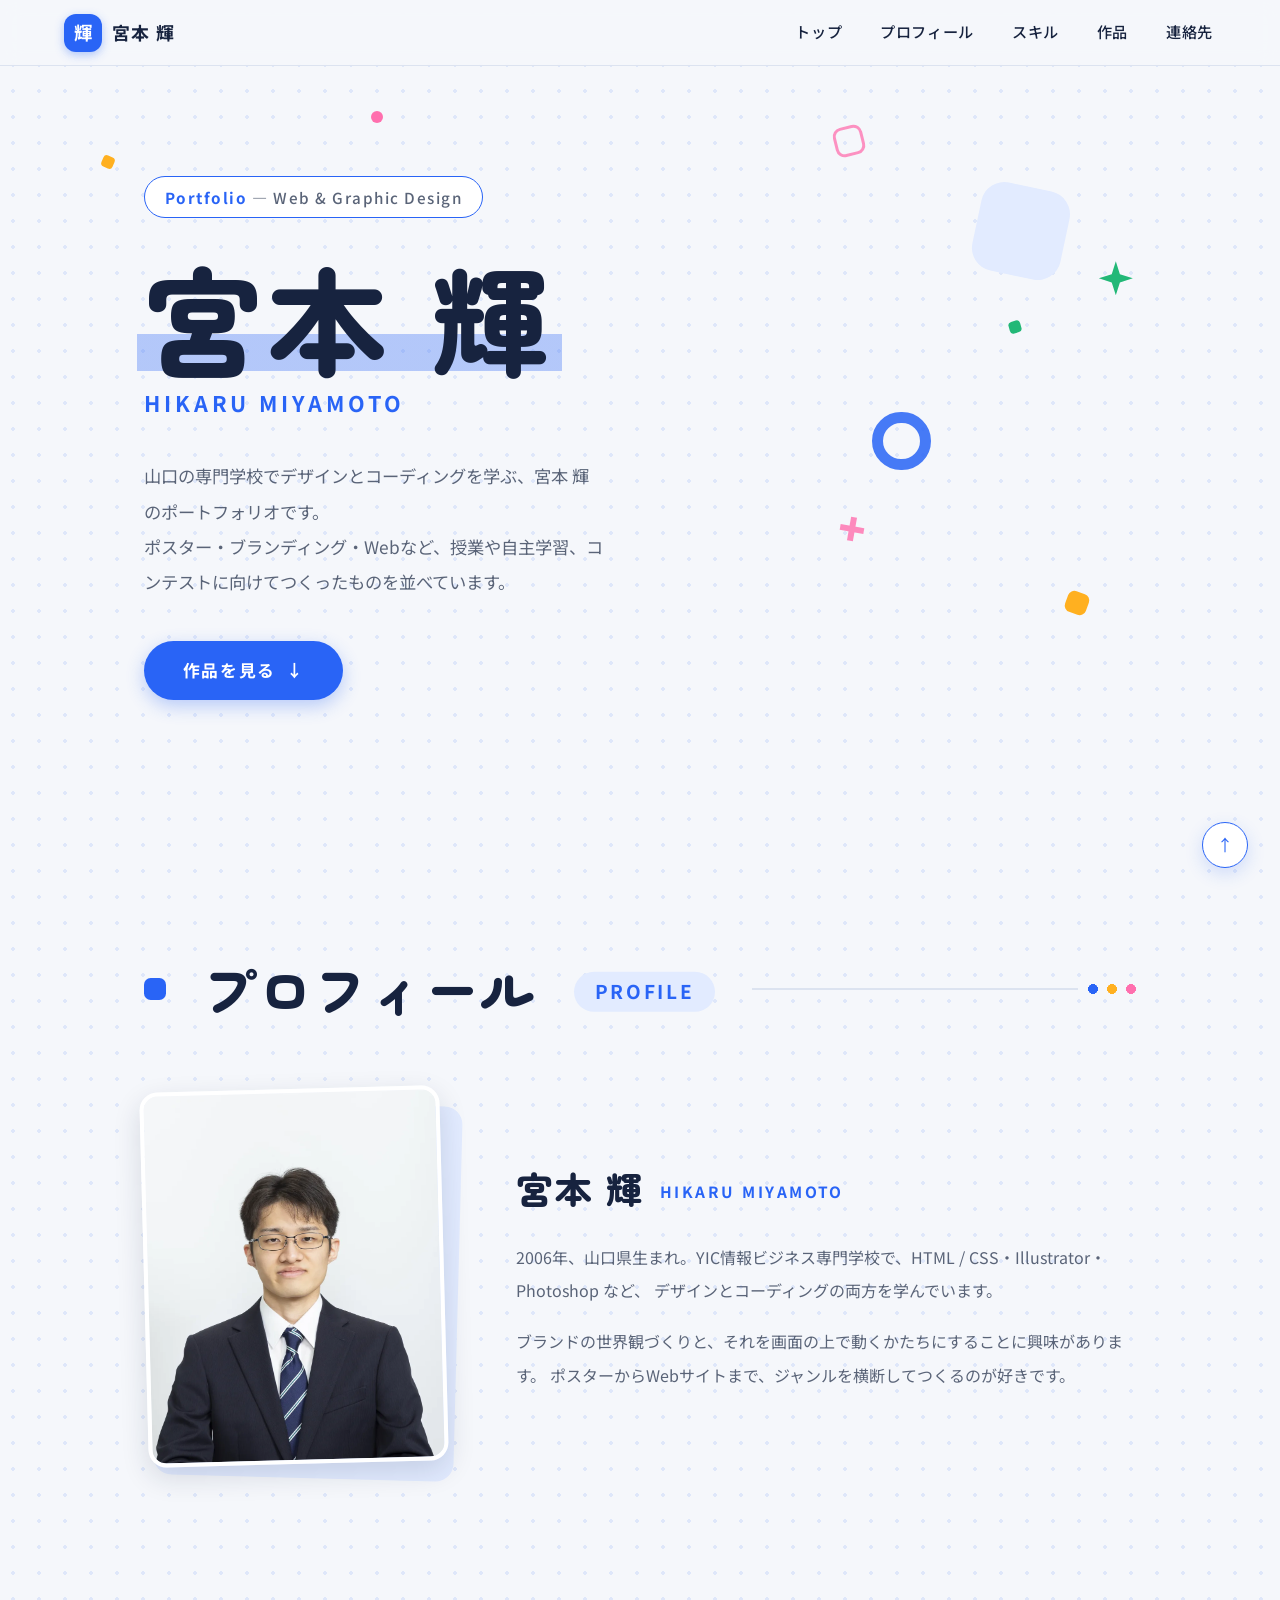
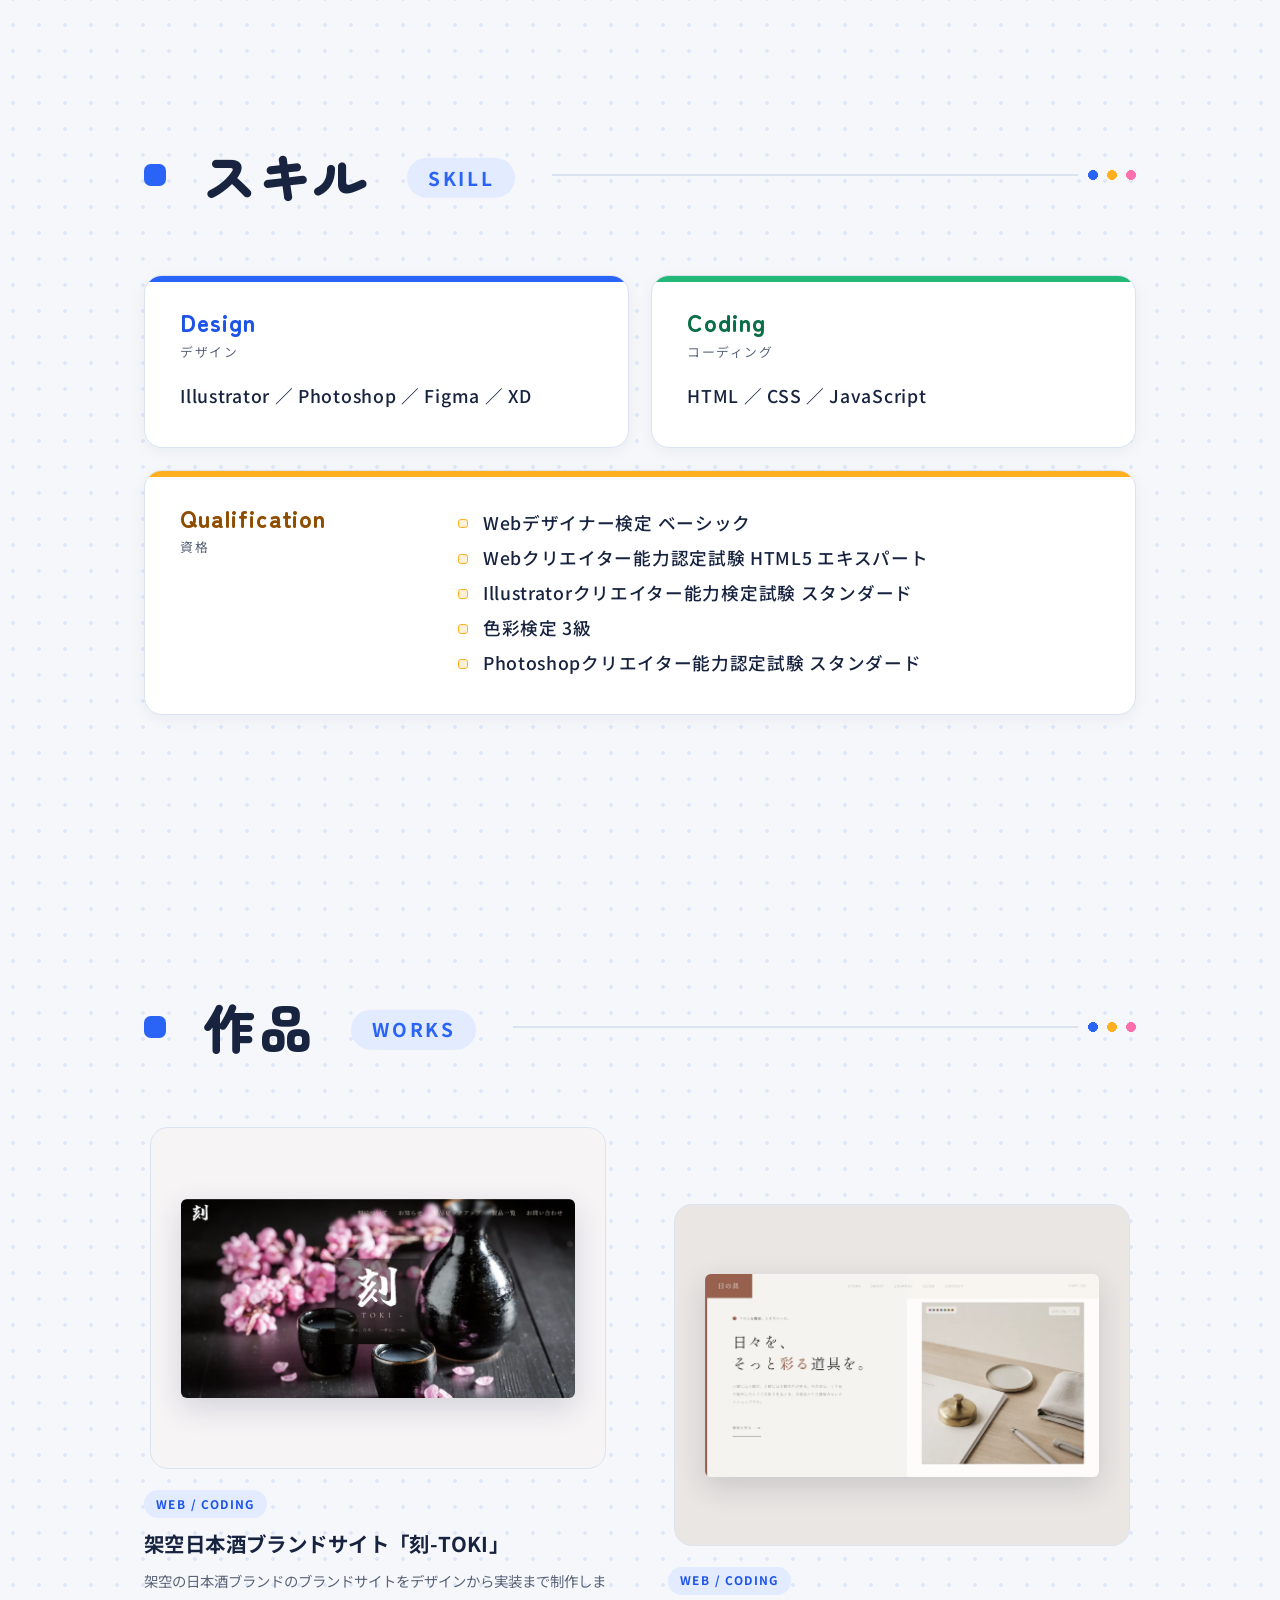
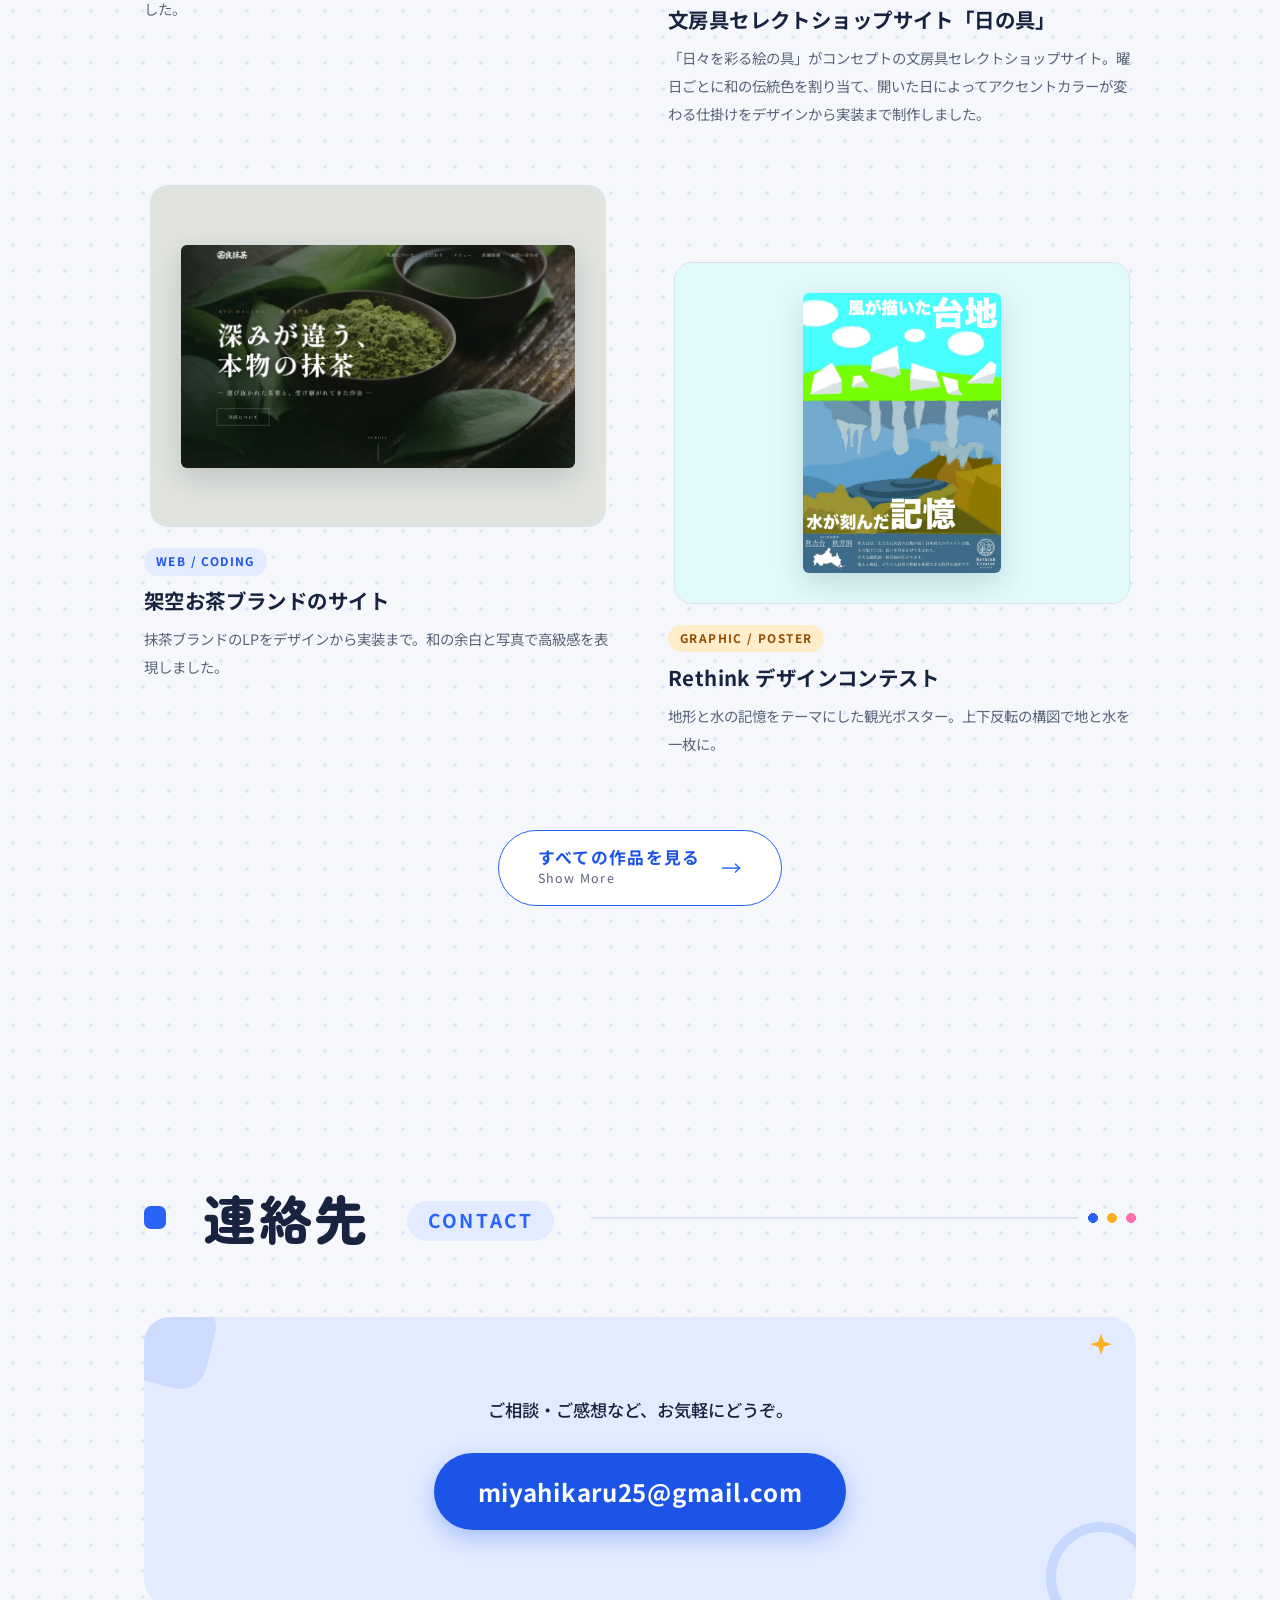
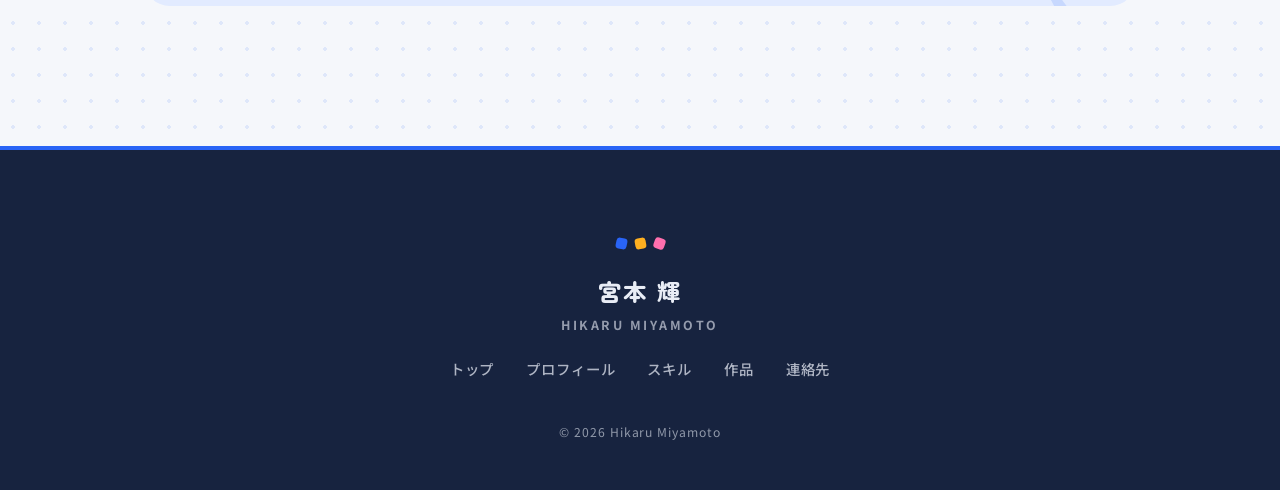
==== commit e32ee0a5: "Add files via upload" ====
--- a/index.html
+++ b/index.html
@@ -141,6 +141,18 @@
 
       <ul class="gallery">
         <li class="work reveal">
+          <button class="work__thumb" data-full="img/toki.webp" data-link="https://miyahikaru25-lab.github.io/toki/index.html" aria-label="架空日本酒ブランドサイト「刻-TOKI」を開く" style="--tint:#f7f4f6">
+            <span class="work__frame"><img src="img/toki.webp" alt="架空日本酒ブランドサイト「刻-TOKI」のファーストビュー" loading="lazy"></span>
+            <span class="work__action" aria-hidden="true">サイトを見る &nearr;</span>
+          </button>
+          <div class="work__caption">
+                        <span class="work__tag">Web / Coding</span>
+            <h3 class="work__title">架空日本酒ブランドサイト「刻-TOKI」</h3>
+            <p class="work__desc">架空の日本酒ブランドのブランドサイトをデザインから実装まで制作しました。</p>
+          </div>
+        </li>
+
+        <li class="work reveal" style="--d:.1s">
           <button class="work__thumb" data-full="img/work-hinogu.webp" data-link="https://miyahikaru25-lab.github.io/Hinogu/" aria-label="文房具セレクトショップサイト「日の具」を開く" style="--tint:#eae6e3">
             <span class="work__frame"><img src="img/work-hinogu.webp" alt="文房具セレクトショップサイト「日の具」のファーストビュー" loading="lazy"></span>
             <span class="work__action" aria-hidden="true">サイトを見る &nearr;</span>
@@ -149,18 +161,6 @@
                         <span class="work__tag">Web / Coding</span>
             <h3 class="work__title">文房具セレクトショップサイト「日の具」</h3>
             <p class="work__desc">「日々を彩る絵の具」がコンセプトの文房具セレクトショップサイト。曜日ごとに和の伝統色を割り当て、開いた日によってアクセントカラーが変わる仕掛けをデザインから実装まで制作しました。</p>
-          </div>
-        </li>
-
-        <li class="work reveal" style="--d:.1s">
-          <button class="work__thumb" data-full="img/toki.webp" data-link="https://miyahikaru25-lab.github.io/toki/index.html" aria-label="架空日本酒ブランドサイト「刻-TOKI」を開く" style="--tint:#f7f4f6">
-            <span class="work__frame"><img src="img/toki.webp" alt="架空日本酒ブランドサイト「刻-TOKI」のファーストビュー" loading="lazy"></span>
-            <span class="work__action" aria-hidden="true">サイトを見る &nearr;</span>
-          </button>
-          <div class="work__caption">
-                        <span class="work__tag">Web / Coding</span>
-            <h3 class="work__title">架空日本酒ブランドサイト「刻-TOKI」</h3>
-            <p class="work__desc">架空の日本酒ブランドのブランドサイトをデザインから実装まで制作しました。</p>
           </div>
         </li>
 
@@ -216,7 +216,6 @@
   <footer class="site-footer">
     <div class="site-footer__inner">
       <span class="site-footer__dots" aria-hidden="true"><i></i><i></i><i></i></span>
-      <span class="site-footer__mark" aria-hidden="true">輝</span>
       <p class="site-footer__name">宮本 輝<span>Hikaru Miyamoto</span></p>
       <nav class="site-footer__nav" aria-label="フッターナビゲーション">
         <a href="#top">トップ</a>
--- a/style.css
+++ b/style.css
@@ -755,18 +755,6 @@
 .site-footer__dots i:nth-child(1) { background: var(--blue); transform: rotate(12deg); }
 .site-footer__dots i:nth-child(2) { background: var(--orange); transform: rotate(-10deg); }
 .site-footer__dots i:nth-child(3) { background: var(--pink); transform: rotate(20deg); }
-.site-footer__mark {
-  display: grid;
-  place-items: center;
-  width: 48px; height: 48px;
-  font-family: var(--disp);
-  font-weight: 700;
-  font-size: 1.4rem;
-  color: #fff;
-  background: var(--blue);
-  border-radius: 14px;
-  box-shadow: 0 4px 14px rgba(41, 100, 246, .4);
-}
 .site-footer__name {
   font-family: var(--disp);
   font-weight: 900;
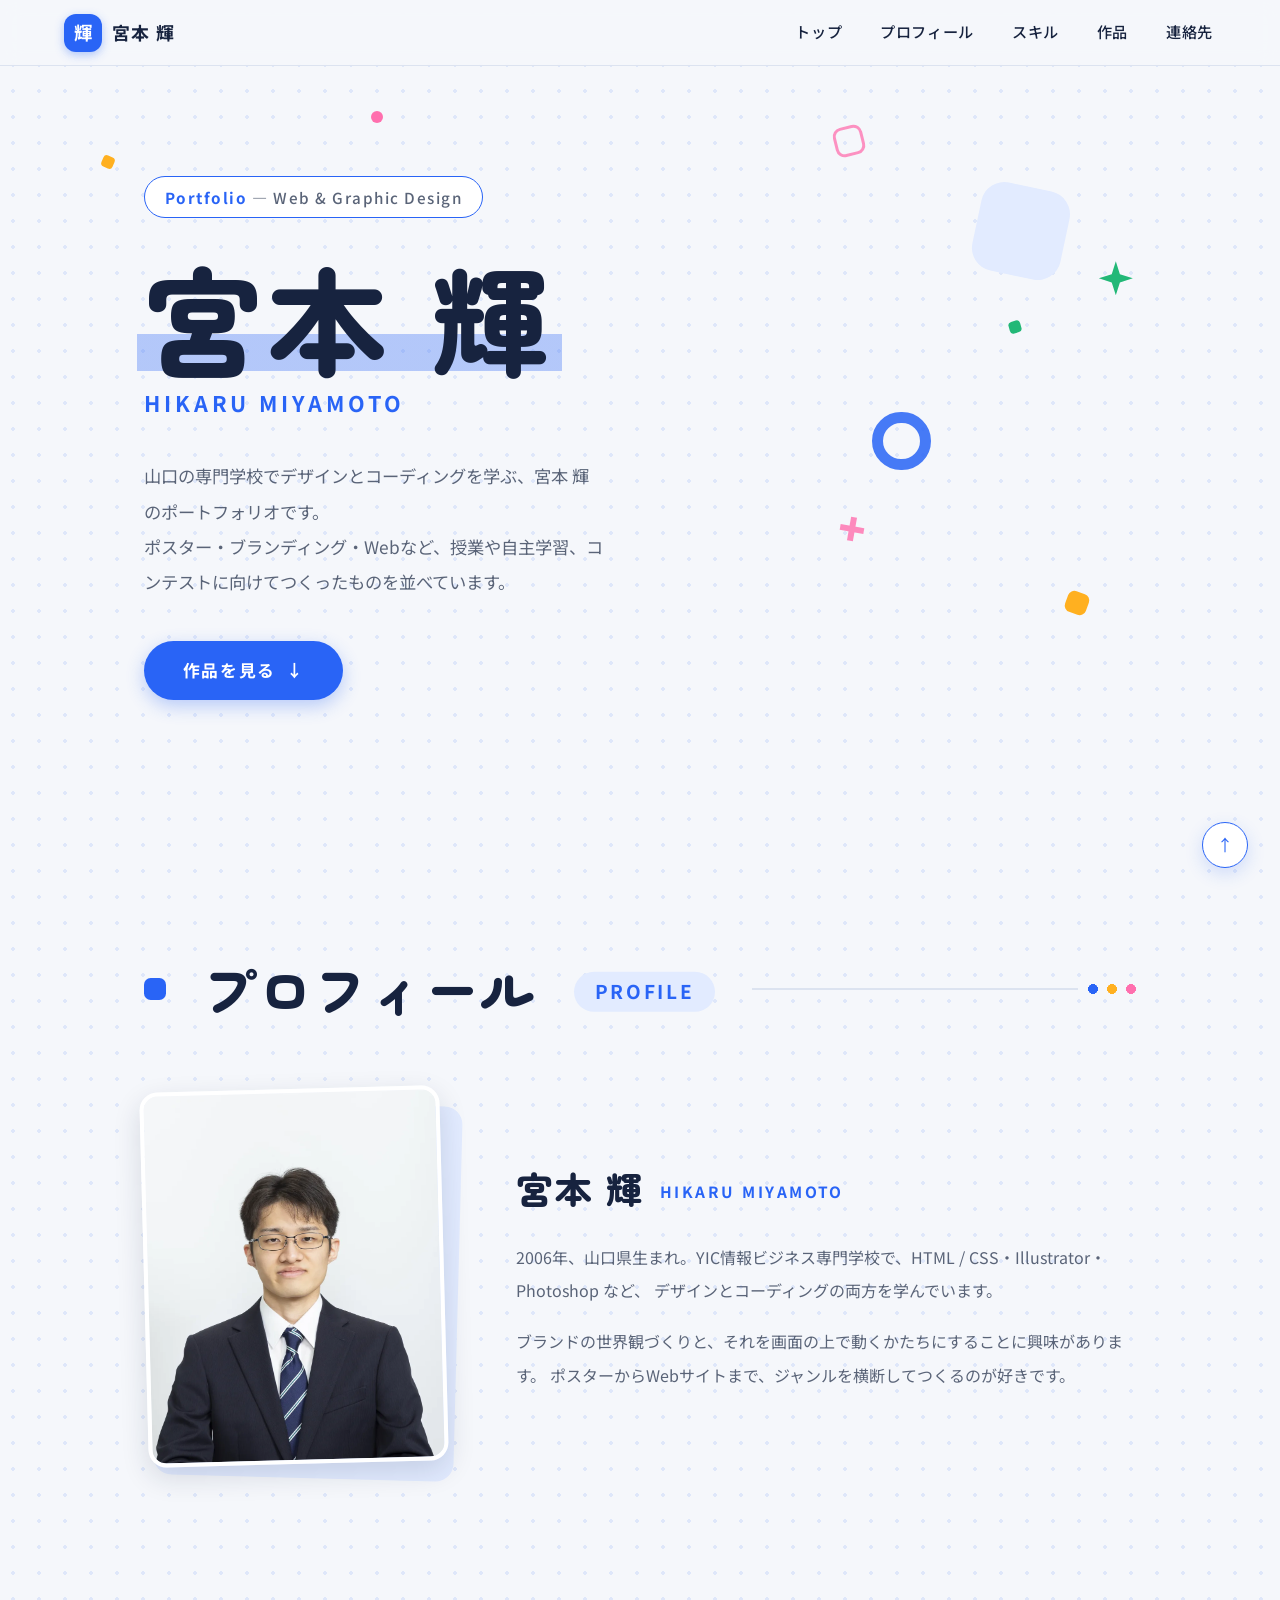
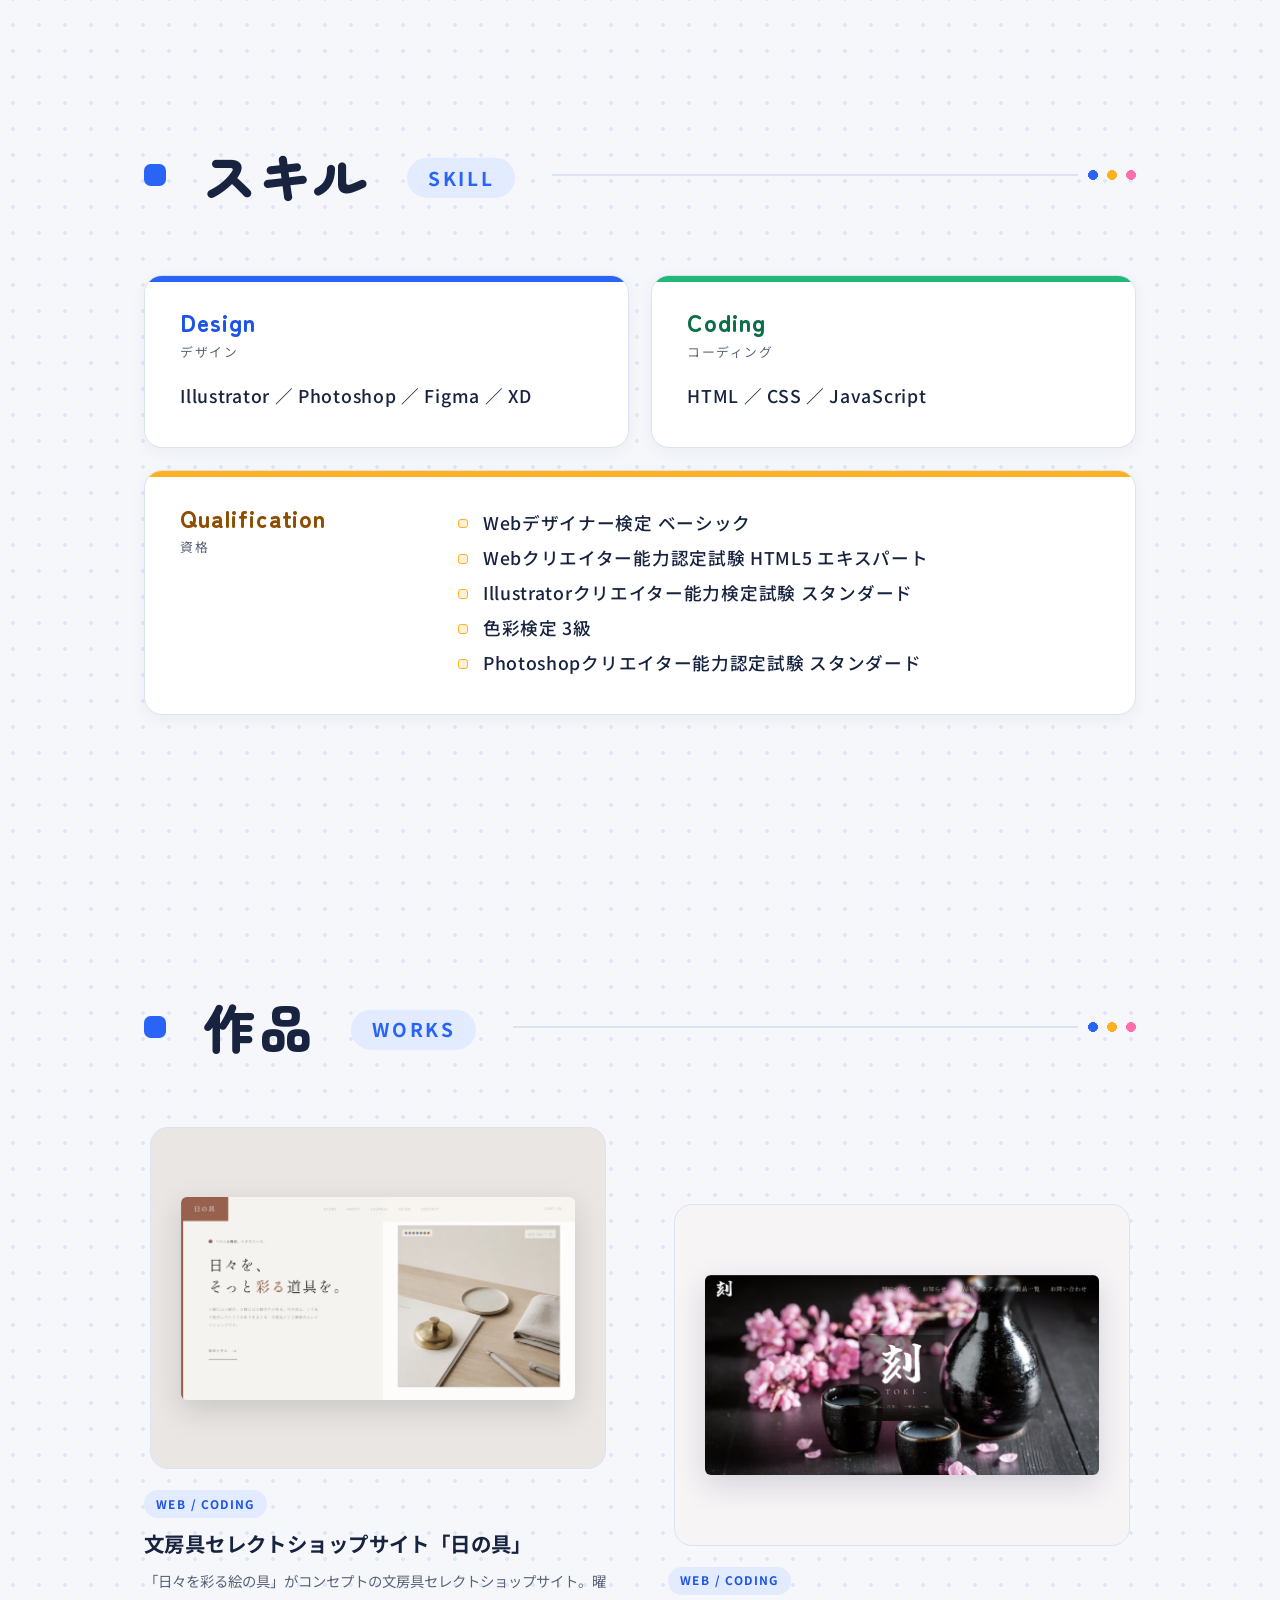
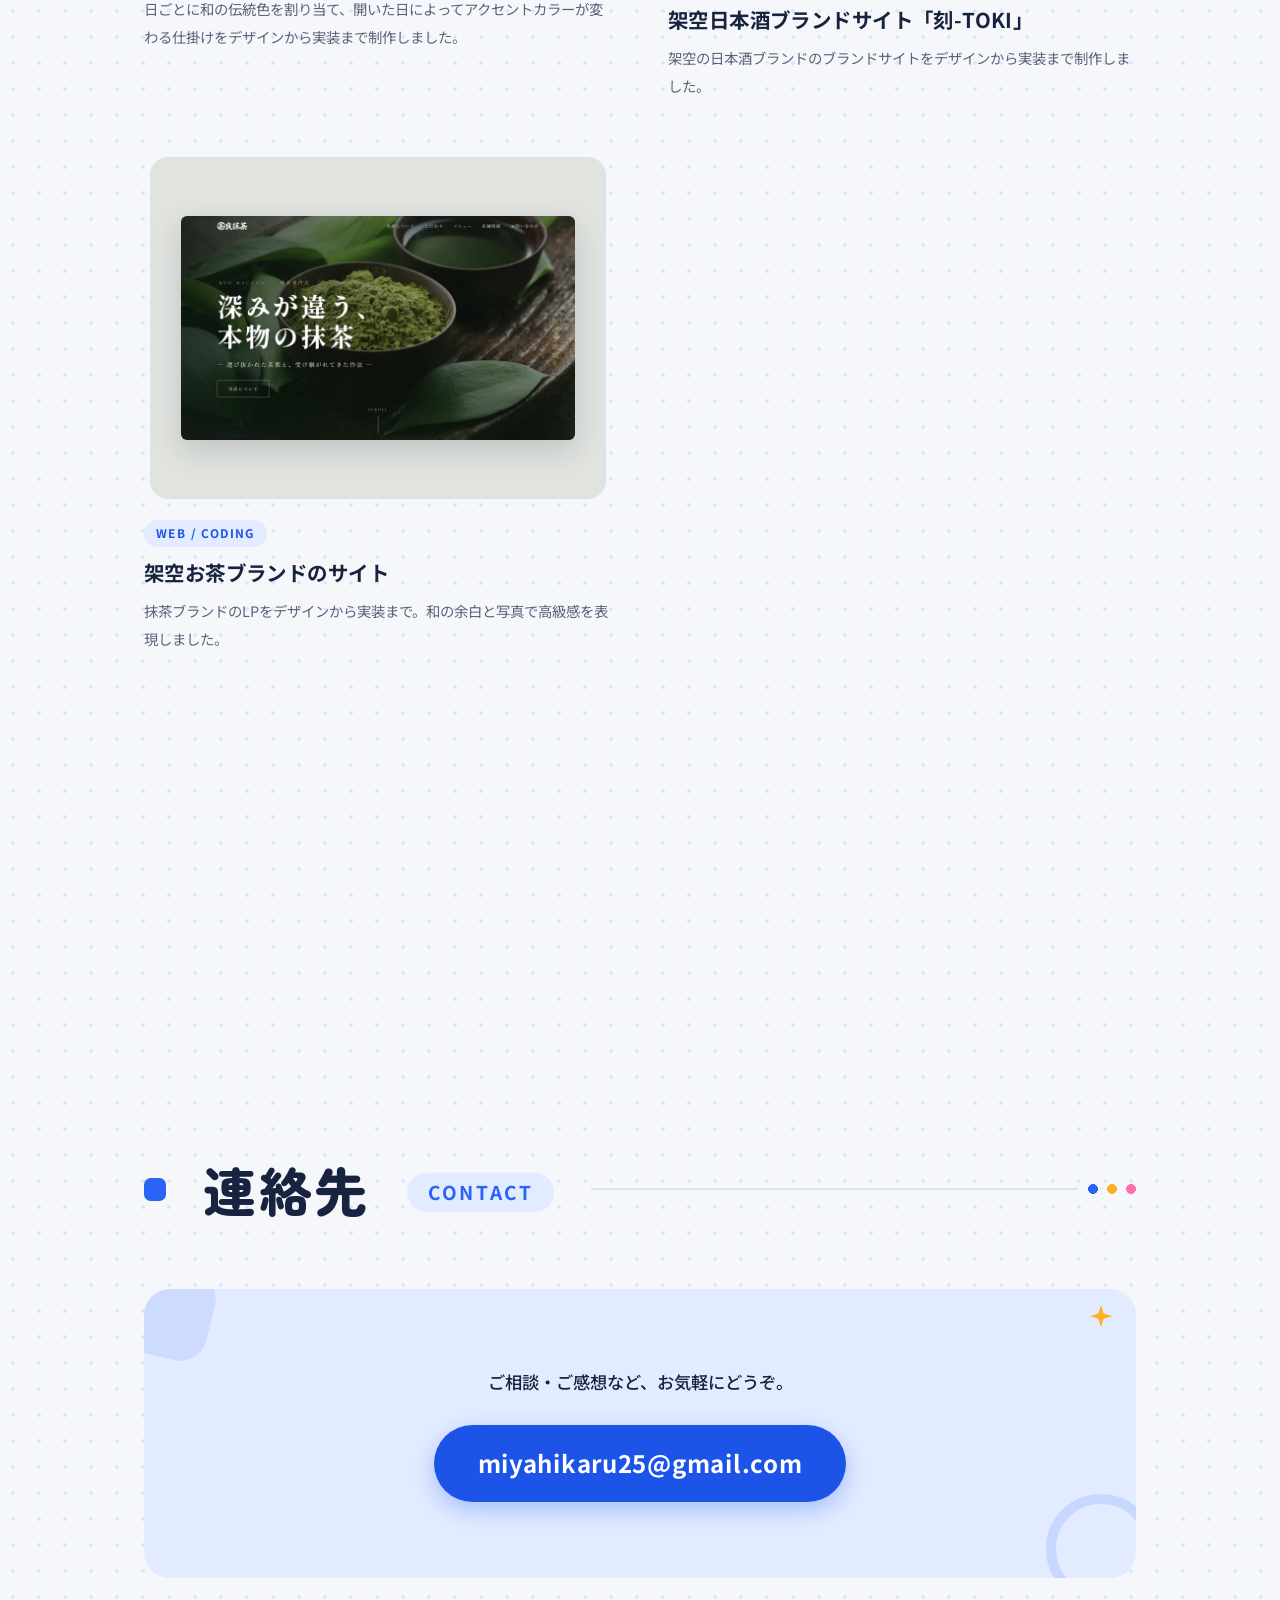
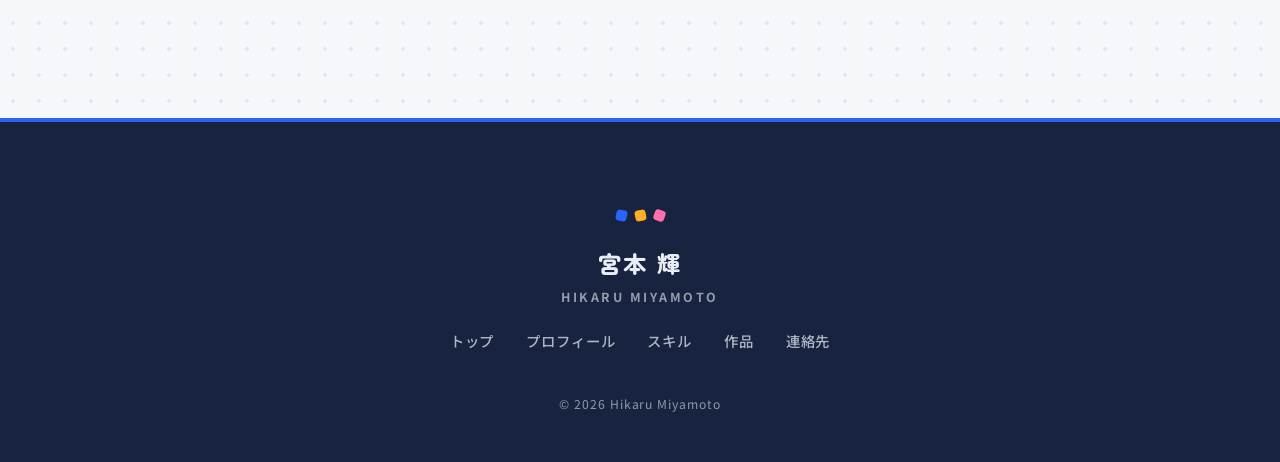
==== commit dea608b2: "Add files via upload" ====
--- a/index.html
+++ b/index.html
@@ -7,7 +7,7 @@
   <meta name="description" content="宮本 輝のポートフォリオ。Webデザイン、ポスターなどの制作物を掲載しています。">
   <meta name="theme-color" content="#2964f6">
 
-  <!-- OGP（SNSでシェアされたときの表示）※別のURLに公開する場合は og:url と og:image のドメインを変更 -->
+  <!-- OGP -->
   <meta property="og:title" content="宮本 輝｜Portfolio">
   <meta property="og:description" content="Web / Graphic Design Portfolio">
   <meta property="og:type" content="website">
@@ -29,7 +29,7 @@
 
   <a class="skip-link" href="#main">本文へスキップ</a>
 
-  <!-- ============ HEADER ============ -->
+  <!-- ヘッダー -->
   <header class="site-header" id="siteHeader">
     <a class="brand" href="#top" aria-label="ホームへ">
       <span class="brand__mark" aria-hidden="true">輝</span>
@@ -52,7 +52,7 @@
   </header>
 
   <main id="main">
-    <!-- ============ HERO / TOP ============ -->
+    <!-- メインビジュアル -->
     <section class="hero" id="top">
       <div class="hero__deco" aria-hidden="true">
         <span class="deco deco--tile"></span>
@@ -80,7 +80,7 @@
       <a class="hero__cta reveal" style="--d:.46s" href="#works">作品を見る <span aria-hidden="true">&darr;</span></a>
     </section>
 
-    <!-- ============ ABOUT ============ -->
+    <!-- プロフィール -->
     <section class="section about" id="about">
       <div class="section__head reveal">
         <h2 class="section__title">プロフィール<span class="section__en">Profile</span></h2>
@@ -103,7 +103,7 @@
       </div>
     </section>
 
-    <!-- ============ SKILL ============ -->
+    <!-- スキル -->
     <section class="section skill" id="skill">
       <div class="section__head reveal">
         <h2 class="section__title">スキル<span class="section__en">Skill</span></h2>
@@ -133,7 +133,7 @@
       </dl>
     </section>
 
-    <!-- ============ WORKS ============ -->
+    <!-- 作品 -->
     <section class="section works" id="works">
       <div class="section__head reveal">
         <h2 class="section__title">作品<span class="section__en">Works</span></h2>
@@ -141,6 +141,18 @@
 
       <ul class="gallery">
         <li class="work reveal">
+          <button class="work__thumb" data-full="img/work-hinogu.webp" data-link="https://miyahikaru25-lab.github.io/Hinogu/" aria-label="文房具セレクトショップサイト「日の具」を開く" style="--tint:#eae6e3">
+            <span class="work__frame"><img src="img/work-hinogu.webp" alt="文房具セレクトショップサイト「日の具」のファーストビュー" loading="lazy"></span>
+            <span class="work__action" aria-hidden="true">サイトを見る &nearr;</span>
+          </button>
+          <div class="work__caption">
+                        <span class="work__tag">Web / Coding</span>
+            <h3 class="work__title">文房具セレクトショップサイト「日の具」</h3>
+            <p class="work__desc">「日々を彩る絵の具」がコンセプトの文房具セレクトショップサイト。曜日ごとに和の伝統色を割り当て、開いた日によってアクセントカラーが変わる仕掛けをデザインから実装まで制作しました。</p>
+          </div>
+        </li>
+
+        <li class="work reveal" style="--d:.1s">
           <button class="work__thumb" data-full="img/toki.webp" data-link="https://miyahikaru25-lab.github.io/toki/index.html" aria-label="架空日本酒ブランドサイト「刻-TOKI」を開く" style="--tint:#f7f4f6">
             <span class="work__frame"><img src="img/toki.webp" alt="架空日本酒ブランドサイト「刻-TOKI」のファーストビュー" loading="lazy"></span>
             <span class="work__action" aria-hidden="true">サイトを見る &nearr;</span>
@@ -149,18 +161,6 @@
                         <span class="work__tag">Web / Coding</span>
             <h3 class="work__title">架空日本酒ブランドサイト「刻-TOKI」</h3>
             <p class="work__desc">架空の日本酒ブランドのブランドサイトをデザインから実装まで制作しました。</p>
-          </div>
-        </li>
-
-        <li class="work reveal" style="--d:.1s">
-          <button class="work__thumb" data-full="img/work-hinogu.webp" data-link="https://miyahikaru25-lab.github.io/Hinogu/" aria-label="文房具セレクトショップサイト「日の具」を開く" style="--tint:#eae6e3">
-            <span class="work__frame"><img src="img/work-hinogu.webp" alt="文房具セレクトショップサイト「日の具」のファーストビュー" loading="lazy"></span>
-            <span class="work__action" aria-hidden="true">サイトを見る &nearr;</span>
-          </button>
-          <div class="work__caption">
-                        <span class="work__tag">Web / Coding</span>
-            <h3 class="work__title">文房具セレクトショップサイト「日の具」</h3>
-            <p class="work__desc">「日々を彩る絵の具」がコンセプトの文房具セレクトショップサイト。曜日ごとに和の伝統色を割り当て、開いた日によってアクセントカラーが変わる仕掛けをデザインから実装まで制作しました。</p>
           </div>
         </li>
 
@@ -198,7 +198,7 @@
       </div>
     </section>
 
-    <!-- ============ CONTACT ============ -->
+    <!-- お問い合わせ -->
     <section class="section contact" id="contact">
       <div class="section__head reveal">
         <h2 class="section__title">連絡先<span class="section__en">Contact</span></h2>
@@ -212,7 +212,7 @@
     </section>
   </main>
 
-  <!-- ============ FOOTER ============ -->
+  <!-- フッター -->
   <footer class="site-footer">
     <div class="site-footer__inner">
       <span class="site-footer__dots" aria-hidden="true"><i></i><i></i><i></i></span>
@@ -230,7 +230,7 @@
 
   <a href="#top" class="back-to-top" aria-label="ページトップへ">&uarr;</a>
 
-  <!-- ============ LIGHTBOX ============ -->
+  <!-- 拡大表示 -->
   <div class="lightbox" id="lightbox" aria-hidden="true">
     <button class="lightbox__close" id="lightboxClose" aria-label="閉じる">&times;</button>
     <img id="lightboxImg" alt="">
--- a/style.css
+++ b/style.css
@@ -1,52 +1,38 @@
-@charset "UTF-8";
-
-/* =========================================================
-   DESIGN TOKENS
-   コンセプト：真面目感のあるポップ。
-   信頼感のある青を主役に、丸ゴシック・丸み・軽やかな動きで
-   「きちんとしているけど、親しみやすい」トーンをつくる。
-   作品は淡い台紙にトリミングせず展示（index の見せ方を継承）。
-   ========================================================= */
+@charset "UTF-8"; /* 変数 */
 :root {
-  /* color */
-  --blue:      #2964f6;   /* メインの青（信頼＋元気） */
-  --blue-deep: #1d54e8;   /* ホバー・強調 */
-  --blue-soft: #e2ebff;   /* 淡い青（ピル・帯） */
-  --ink:       #17233f;   /* 文字（紺寄りの黒） */
-  --muted:     #5a6478;   /* 補助テキスト */
-  --bg:        #f5f7fb;   /* 地色（青みがかった白） */
-
-  /* 賑やかし用アクセント（テキストは必ず -text、背景は -soft を使う） */
-  --orange:      #ffb020;
+  --blue: #2964f6; /* メインカラー */
+  --blue-deep: #1d54e8; /* 濃い青 */
+  --blue-soft: #e2ebff; /* うすい青 */
+  --ink: #17233f; /* 文字色 */
+  --muted: #5a6478; /* 補助テキスト */
+  --bg: #f5f7fb; /* 背景 */
+
+  /* アクセント色。文字には-textの方を使う */
+  --orange: #ffb020;
   --orange-soft: #ffedca;
   --orange-text: #8f4d00;
-  --pink:        #ff6fae;
-  --pink-soft:   #ffe8f3;
-  --pink-text:   #b81b66;
-  --green:       #22b877;
-  --green-soft:  #dcf6ea;
-  --green-text:  #0a6e46;
-  --paper:     #ffffff;   /* カード・台紙 */
-  --line:      #dce3f0;   /* 罫線 */
-
-  /* type */
-  --disp: "Zen Maru Gothic", "Noto Sans JP", sans-serif; /* 見出し：丸ゴシック */
-  --sans: "Noto Sans JP", system-ui, sans-serif;          /* 本文 */
-
-  /* layout */
+  --pink: #ff6fae;
+  --pink-soft: #ffe8f3;
+  --pink-text: #b81b66;
+  --green: #22b877;
+  --green-soft: #dcf6ea;
+  --green-text: #0a6e46;
+  --paper: #ffffff; /* カード背景 */
+  --line: #dce3f0; /* 罫線 */
+
+  --disp: "Zen Maru Gothic", "Noto Sans JP", sans-serif; /* 見出し用 */
+  --sans: "Noto Sans JP", system-ui, sans-serif; /* 本文 */
+
   --maxw: 1120px;
   --gut: clamp(20px, 5vw, 64px);
   --header-h: 66px;
-  --r: 18px;              /* 基本の角丸 */
-
-  /* motion */
+  --r: 18px; /* 角丸 */
+
   --ease: cubic-bezier(.2, .7, .2, 1);
   --bounce: cubic-bezier(.34, 1.56, .64, 1);
 }
 
-/* =========================================================
-   BASE — 淡い青のドットで、ポップだけど静かな下地
-   ========================================================= */
+/* 共通 */
 body {
   font-family: var(--sans);
   color: var(--ink);
@@ -58,7 +44,7 @@
 main { display: block; }
 ::selection { background: var(--blue); color: #fff; }
 
-/* 共通セクション */
+/* 各セクション共通 */
 .section {
   max-width: var(--maxw);
   margin-inline: auto;
@@ -66,7 +52,7 @@
   padding-block: clamp(72px, 12vw, 140px);
 }
 
-/* セクション見出し：日本語が主役、青い点と英語ピルを添える */
+/* セクション見出し */
 .section__head { margin-bottom: clamp(40px, 6vw, 68px); }
 .section__title {
   display: flex;
@@ -110,9 +96,7 @@
   transform: translateY(.15em);
 }
 
-/* =========================================================
-   SKIP LINK
-   ========================================================= */
+/* スキップリンク */
 .skip-link {
   position: fixed;
   top: 10px; left: 10px;
@@ -127,9 +111,7 @@
 }
 .skip-link:focus-visible { transform: none; }
 
-/* =========================================================
-   HEADER
-   ========================================================= */
+/* ヘッダー */
 .site-header {
   position: sticky;
   top: 0;
@@ -209,9 +191,7 @@
 .nav-toggle[aria-expanded="true"] span:nth-child(2) { opacity: 0; }
 .nav-toggle[aria-expanded="true"] span:nth-child(3) { transform: translateY(-7px) rotate(-45deg); }
 
-/* =========================================================
-   HERO — 青のマーカーが引かれた名前
-   ========================================================= */
+/* メインビジュアル */
 .hero {
   position: relative;
   max-width: var(--maxw);
@@ -220,7 +200,7 @@
   overflow: hidden;
 }
 
-/* 右上にふわりと浮かぶ装飾（ポップの気配。数は少なく、動きはゆっくり） */
+/* メインビジュアルの飾り */
 .hero__deco { position: absolute; inset: 0; pointer-events: none; }
 .deco { position: absolute; display: block; }
 .deco--tile {
@@ -261,7 +241,7 @@
   animation: float-b 10s ease-in-out .5s infinite;
 }
 
-/* キラッと（4角スター） */
+/* 星 */
 .deco--spark {
   top: 26%; right: 6%;
   width: clamp(22px, 2.8vw, 34px);
@@ -282,7 +262,7 @@
   transform: rotate(10deg);
   animation: float-a 9s ease-in-out .8s infinite;
 }
-/* 紙吹雪（タイトルの左上あたりに散らす小さな粒） */
+/* 紙吹雪 */
 .deco--confetti1,
 .deco--confetti2,
 .deco--confetti3 {
@@ -307,7 +287,7 @@
   50%      { translate: 0 12px; }
 }
 
-/* バッジ（きちんとした名札） */
+/* 上のバッジ */
 .hero__eyebrow {
   display: inline-block;
   font-family: var(--disp);
@@ -329,8 +309,7 @@
   font-family: var(--disp);
   font-weight: 900;
   font-size: clamp(3.2rem, 12.5vw, 7.4rem);
-  letter-spacing: .05em;
-  /* 青のマーカー */
+  letter-spacing: .05em; /* 名前のマーカー線 */
   background: linear-gradient(transparent 64%, rgba(41, 100, 246, .32) 64%, rgba(41, 100, 246, .32) 96%, transparent 96%);
   padding-inline: .06em;
   margin-inline: -.06em;
@@ -378,9 +357,7 @@
 }
 .hero__cta:hover span { transform: translateY(3px); }
 
-/* =========================================================
-   ABOUT
-   ========================================================= */
+/* プロフィール */
 .about__grid {
   display: grid;
   grid-template-columns: minmax(0, 300px) 1fr;
@@ -432,9 +409,7 @@
 .about__text { color: var(--muted); margin-bottom: 1.1rem; line-height: 2.1; }
 .about__text:last-child { margin-bottom: 0; }
 
-/* =========================================================
-   SKILL — 白いカードの3段（丸み＋青見出し）
-   ========================================================= */
+/* スキル */
 .skill__list {
   display: grid;
   grid-template-columns: repeat(2, 1fr);
@@ -512,16 +487,14 @@
   background: color-mix(in srgb, var(--accent, var(--blue)) 18%, #fff);
 }
 
-/* =========================================================
-   WORKS（index）— 淡い台紙にトリミングせず展示
-   ========================================================= */
+/* 作品（トップ） */
 .gallery {
   display: grid;
   grid-template-columns: repeat(2, 1fr);
   gap: clamp(36px, 5vw, 56px);
 }
 .gallery > li { min-width: 0; }
-/* 偶数番目を下げてリズムを出す */
+/* 偶数は少し下げる */
 .gallery > li:nth-child(even) { margin-top: clamp(2.5rem, 6vw, 5rem); }
 
 .work__thumb {
@@ -559,7 +532,7 @@
 .work__thumb:hover .work__frame img,
 .work__thumb:focus-visible .work__frame img { transform: scale(1.025); }
 
-/* ホバーで行き先を示すチップ */
+/* ホバーで出るボタン */
 .work__action {
   position: absolute;
   right: 14px; bottom: 14px;
@@ -611,9 +584,7 @@
 }
 .work__desc { font-size: .9rem; color: var(--muted); line-height: 1.95; }
 
-/* =========================================================
-   SHOW MORE
-   ========================================================= */
+/* もっと見るボタン */
 .works__more {
   margin-top: clamp(44px, 6vw, 72px);
   display: flex;
@@ -667,9 +638,7 @@
 .more-link:hover .more-link__sub { color: rgba(255, 255, 255, .78); }
 .more-link:hover .more-link__arrow { transform: translateX(6px); }
 
-/* =========================================================
-   CONTACT — 青いカードで、明るくきちんと締める
-   ========================================================= */
+/* お問い合わせ */
 .contact__box {
   position: relative;
   display: grid;
@@ -681,7 +650,7 @@
   border-radius: calc(var(--r) + 8px);
   overflow: hidden;
 }
-/* カードの角にも小さな装飾 */
+/* 角の飾り */
 .contact__box::before,
 .contact__box::after {
   content: "";
@@ -730,9 +699,7 @@
   box-shadow: 0 14px 30px rgba(41, 100, 246, .4);
 }
 
-/* =========================================================
-   FOOTER
-   ========================================================= */
+/* フッター */
 .site-footer {
   background: var(--ink);
   color: #e9edf6;
@@ -792,9 +759,7 @@
   color: rgba(233, 237, 246, .58);
 }
 
-/* =========================================================
-   BACK TO TOP
-   ========================================================= */
+/* ページトップへ戻る */
 .back-to-top {
   position: fixed;
   bottom: 2rem;
@@ -813,9 +778,7 @@
 }
 .back-to-top:hover { background: var(--blue); color: #fff; transform: translateY(-3px); }
 
-/* =========================================================
-   LIGHTBOX
-   ========================================================= */
+/* 画像の拡大表示 */
 .lightbox {
   position: fixed;
   inset: 0;
@@ -851,9 +814,7 @@
 }
 .lightbox__close:hover { background: rgba(255, 255, 255, .15); }
 
-/* =========================================================
-   SCROLL REVEAL
-   ========================================================= */
+/* スクロールで表示 */
 .reveal {
   opacity: 0;
   transform: translateY(22px);
@@ -862,9 +823,7 @@
 }
 .reveal.is-visible { opacity: 1; transform: none; }
 
-/* =========================================================
-   WORKS PAGE — コンパクトな行形式（画像｜テキスト）
-   ========================================================= */
+/* 作品一覧ページ */
 .backlink {
   display: inline-flex;
   align-items: center;
@@ -988,9 +947,7 @@
 }
 .work-row__meta dd { font-size: .88rem; line-height: 1.8; }
 
-/* =========================================================
-   RESPONSIVE
-   ========================================================= */
+/* レスポンシブ */
 @media (max-width: 900px) {
   .about__grid { grid-template-columns: 1fr; }
   .about__photo { max-width: 280px; }
@@ -1002,7 +959,7 @@
 @media (max-width: 720px) {
   :root { --header-h: 60px; }
 
-  /* backdrop-filterはfixed要素の基準になるため、モバイルでは解除 */
+  /* スマホだとblurでメニューがずれるのでオフ */
   .site-header {
     -webkit-backdrop-filter: none;
     backdrop-filter: none;
@@ -1034,7 +991,7 @@
   .contact__spark { scale: .8; }
 }
 
-/* さらに狭い画面では、大きい装飾を消して粒だけ残す */
+/* 狭い画面は飾りを減らす */
 @media (max-width: 520px) {
   .deco--tile, .deco--ring, .deco--spark { display: none; }
   .gallery { grid-template-columns: 1fr; gap: 48px; }
@@ -1042,9 +999,7 @@
   .hero__lead br { display: none; }
 }
 
-/* =========================================================
-   REDUCED MOTION
-   ========================================================= */
+/* 動きを減らす設定 */
 @media (prefers-reduced-motion: reduce) {
   *, *::before, *::after {
     animation-duration: .01ms !important;
@@ -1058,7 +1013,7 @@
 
 html { scroll-behavior: smooth; scroll-padding-top: calc(var(--header-h) + 16px); }
 
-/* キーボードフォーカス */
+/* フォーカスの枠線 */
 :focus-visible {
   outline: 2.5px solid var(--blue);
   outline-offset: 3px;
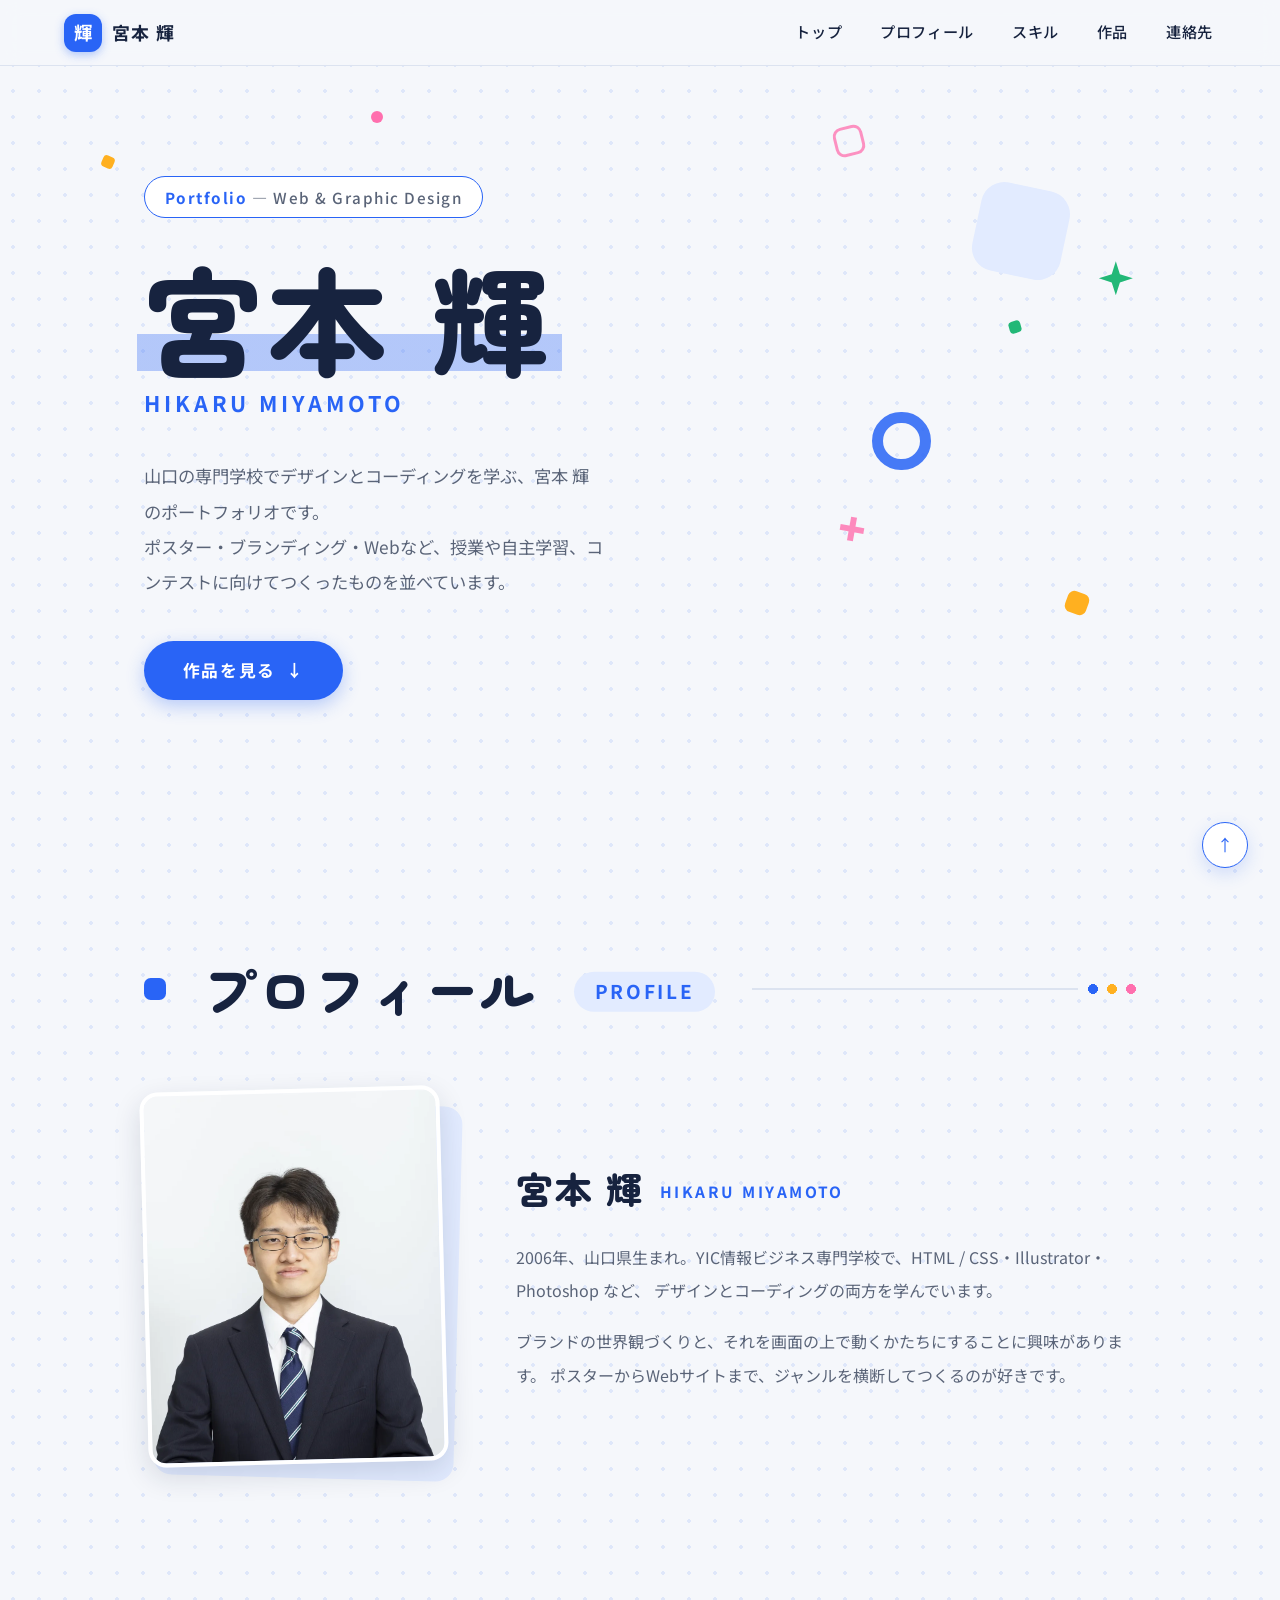
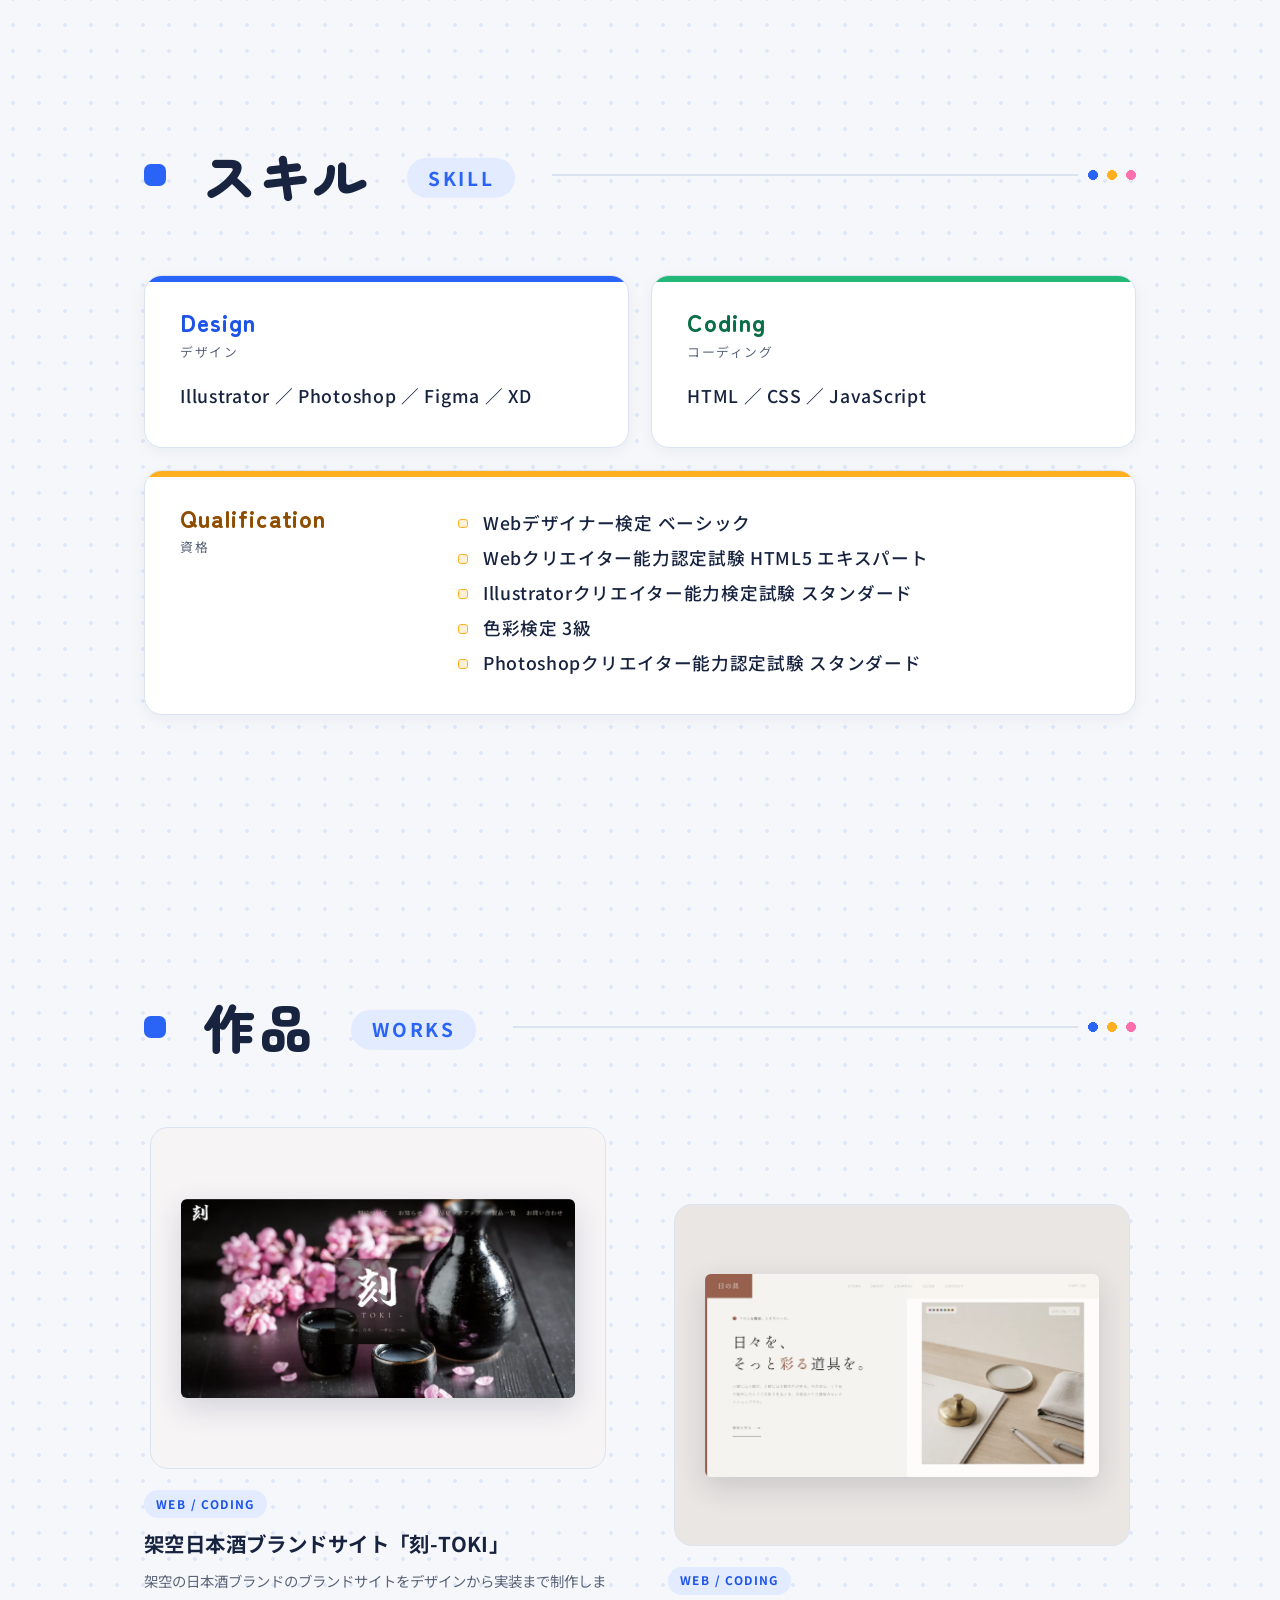
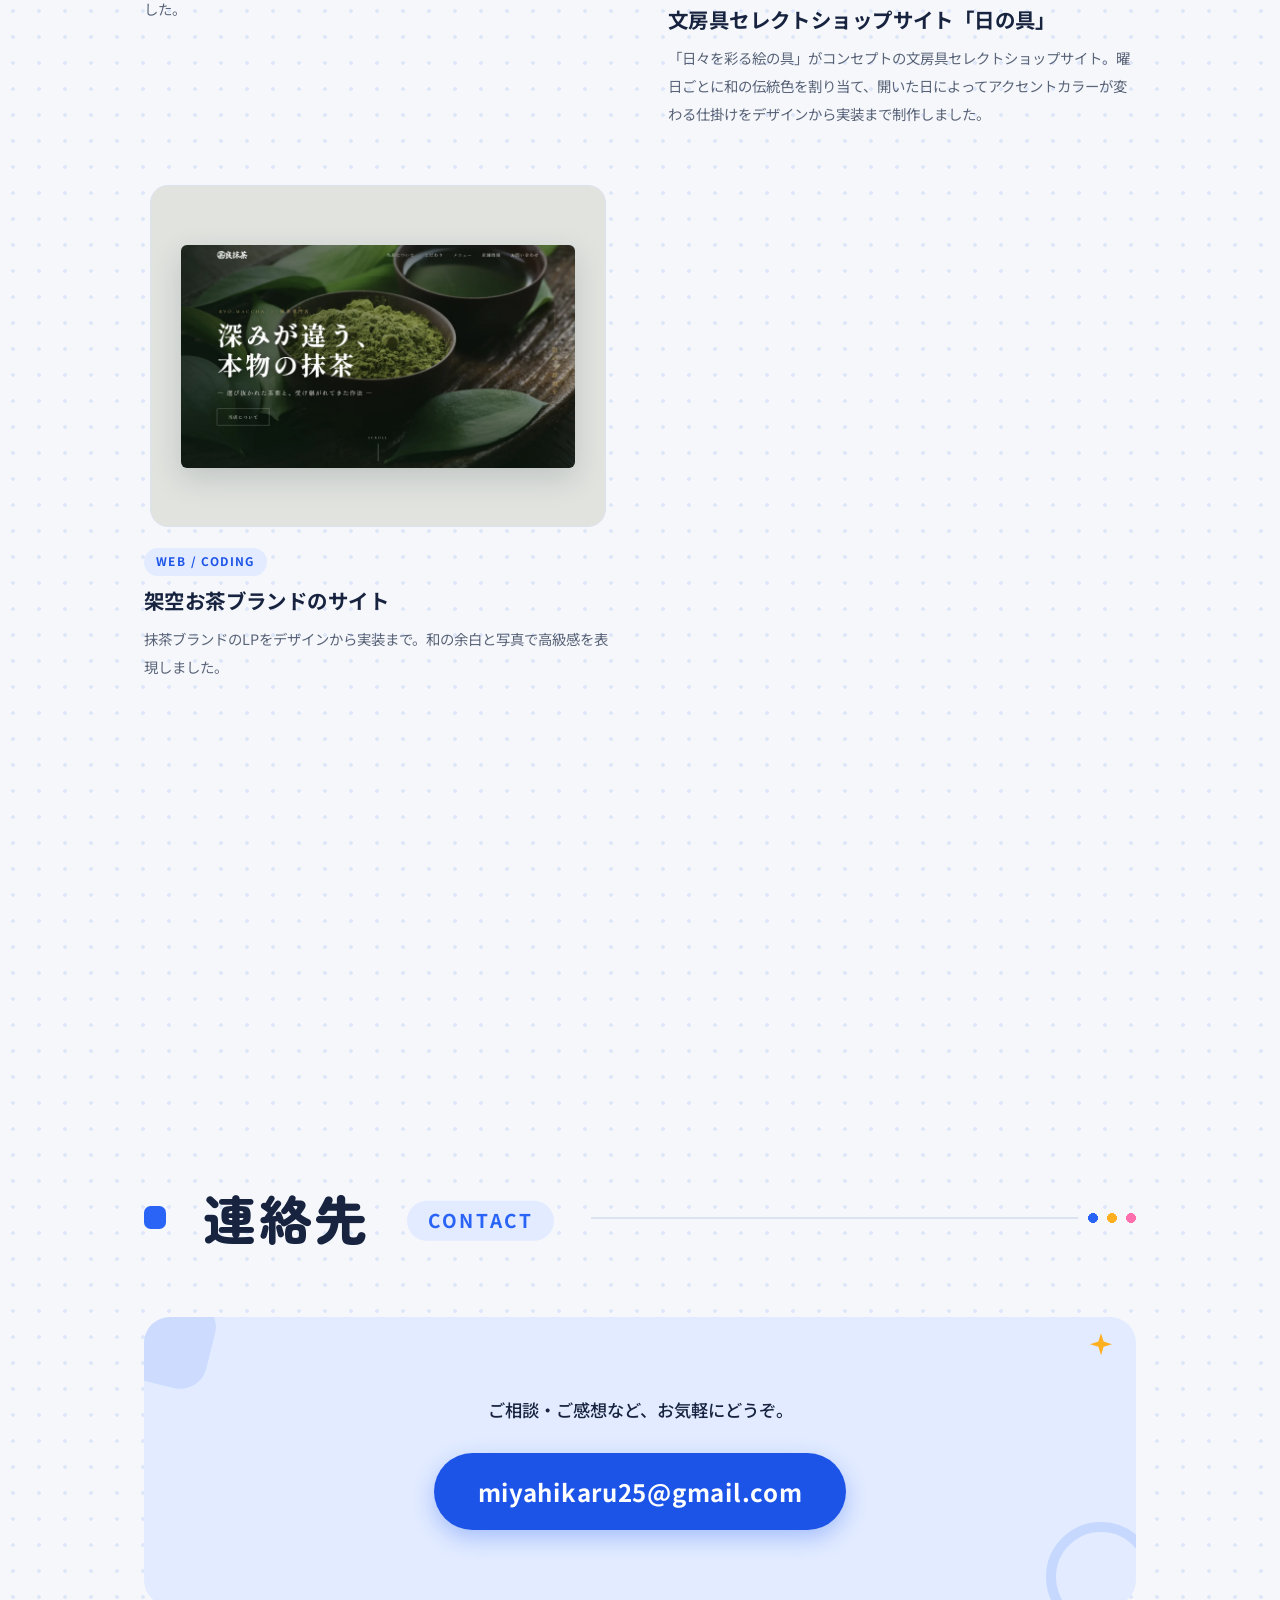
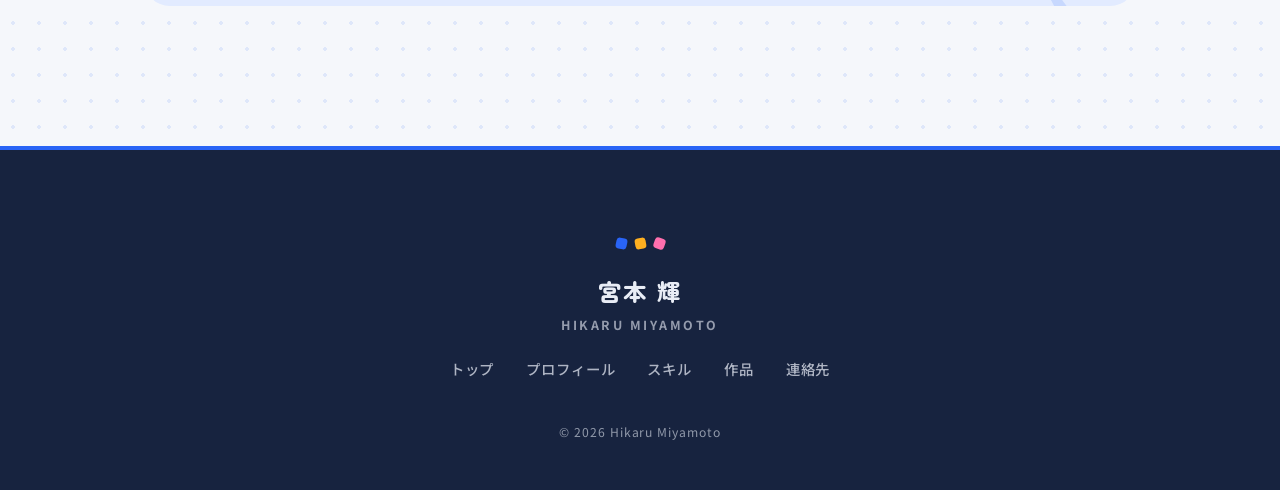
==== commit 2dfacaa8: "Add files via upload" ====
--- a/index.html
+++ b/index.html
@@ -141,6 +141,18 @@
 
       <ul class="gallery">
         <li class="work reveal">
+          <button class="work__thumb" data-full="img/toki.webp" data-link="https://miyahikaru25-lab.github.io/toki/index.html" aria-label="架空日本酒ブランドサイト「刻-TOKI」を開く" style="--tint:#f7f4f6">
+            <span class="work__frame"><img src="img/toki.webp" alt="架空日本酒ブランドサイト「刻-TOKI」のファーストビュー" loading="lazy"></span>
+            <span class="work__action" aria-hidden="true">サイトを見る &nearr;</span>
+          </button>
+          <div class="work__caption">
+                        <span class="work__tag">Web / Coding</span>
+            <h3 class="work__title">架空日本酒ブランドサイト「刻-TOKI」</h3>
+            <p class="work__desc">架空の日本酒ブランドのブランドサイトをデザインから実装まで制作しました。</p>
+          </div>
+        </li>
+
+        <li class="work reveal" style="--d:.1s">
           <button class="work__thumb" data-full="img/work-hinogu.webp" data-link="https://miyahikaru25-lab.github.io/Hinogu/" aria-label="文房具セレクトショップサイト「日の具」を開く" style="--tint:#eae6e3">
             <span class="work__frame"><img src="img/work-hinogu.webp" alt="文房具セレクトショップサイト「日の具」のファーストビュー" loading="lazy"></span>
             <span class="work__action" aria-hidden="true">サイトを見る &nearr;</span>
@@ -149,18 +161,6 @@
                         <span class="work__tag">Web / Coding</span>
             <h3 class="work__title">文房具セレクトショップサイト「日の具」</h3>
             <p class="work__desc">「日々を彩る絵の具」がコンセプトの文房具セレクトショップサイト。曜日ごとに和の伝統色を割り当て、開いた日によってアクセントカラーが変わる仕掛けをデザインから実装まで制作しました。</p>
-          </div>
-        </li>
-
-        <li class="work reveal" style="--d:.1s">
-          <button class="work__thumb" data-full="img/toki.webp" data-link="https://miyahikaru25-lab.github.io/toki/index.html" aria-label="架空日本酒ブランドサイト「刻-TOKI」を開く" style="--tint:#f7f4f6">
-            <span class="work__frame"><img src="img/toki.webp" alt="架空日本酒ブランドサイト「刻-TOKI」のファーストビュー" loading="lazy"></span>
-            <span class="work__action" aria-hidden="true">サイトを見る &nearr;</span>
-          </button>
-          <div class="work__caption">
-                        <span class="work__tag">Web / Coding</span>
-            <h3 class="work__title">架空日本酒ブランドサイト「刻-TOKI」</h3>
-            <p class="work__desc">架空の日本酒ブランドのブランドサイトをデザインから実装まで制作しました。</p>
           </div>
         </li>
 
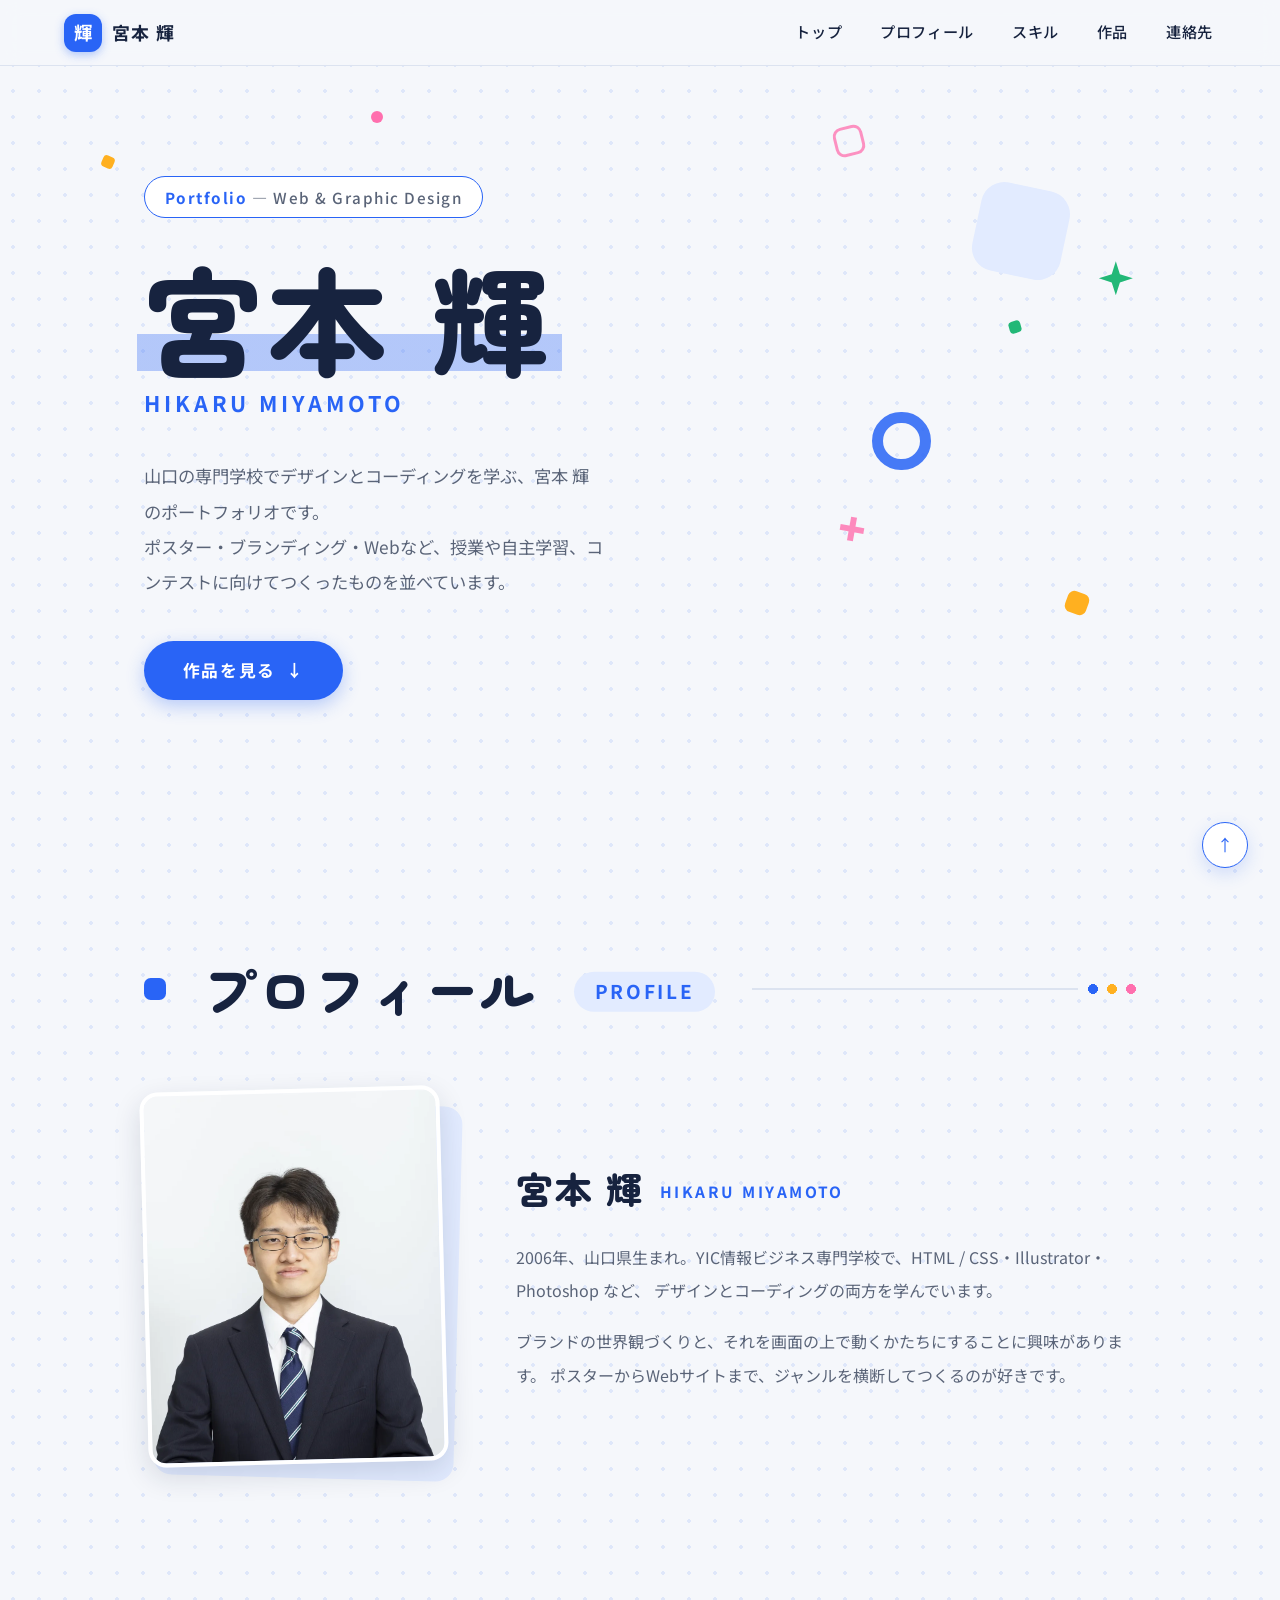
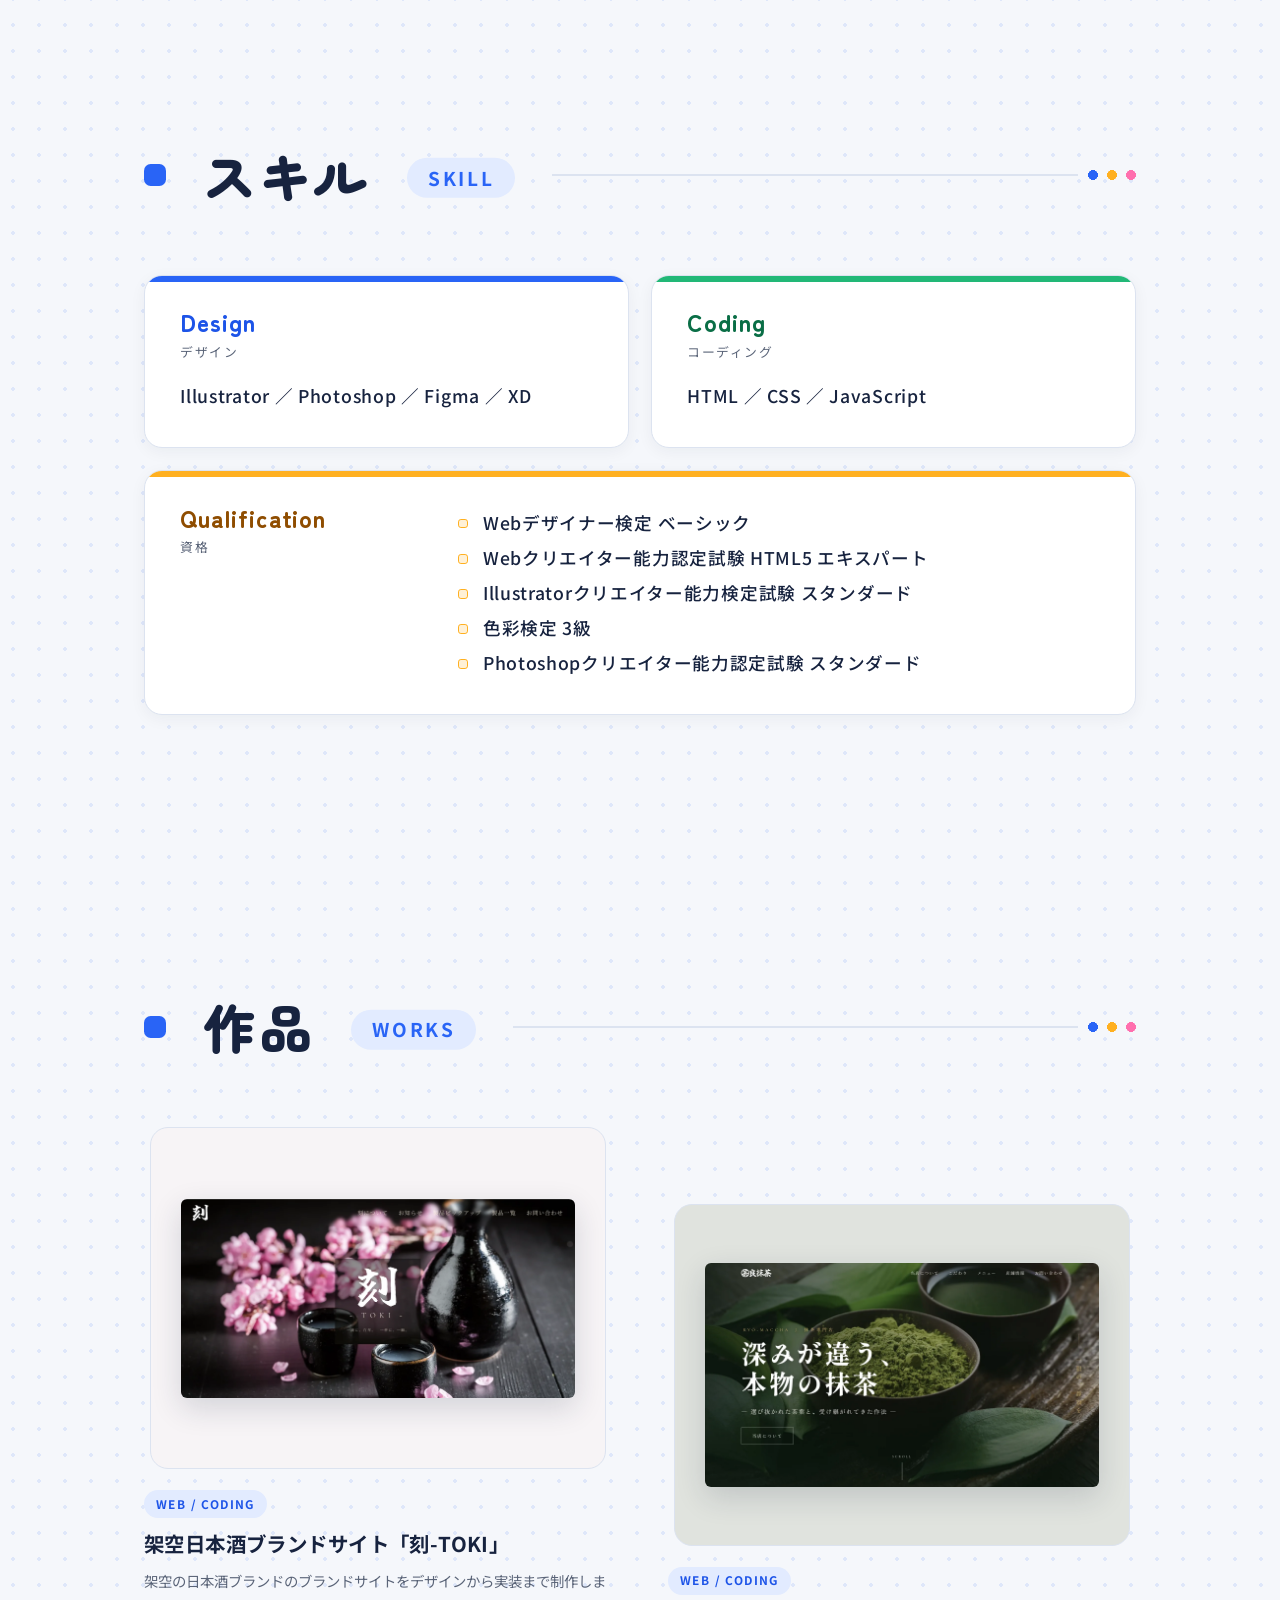
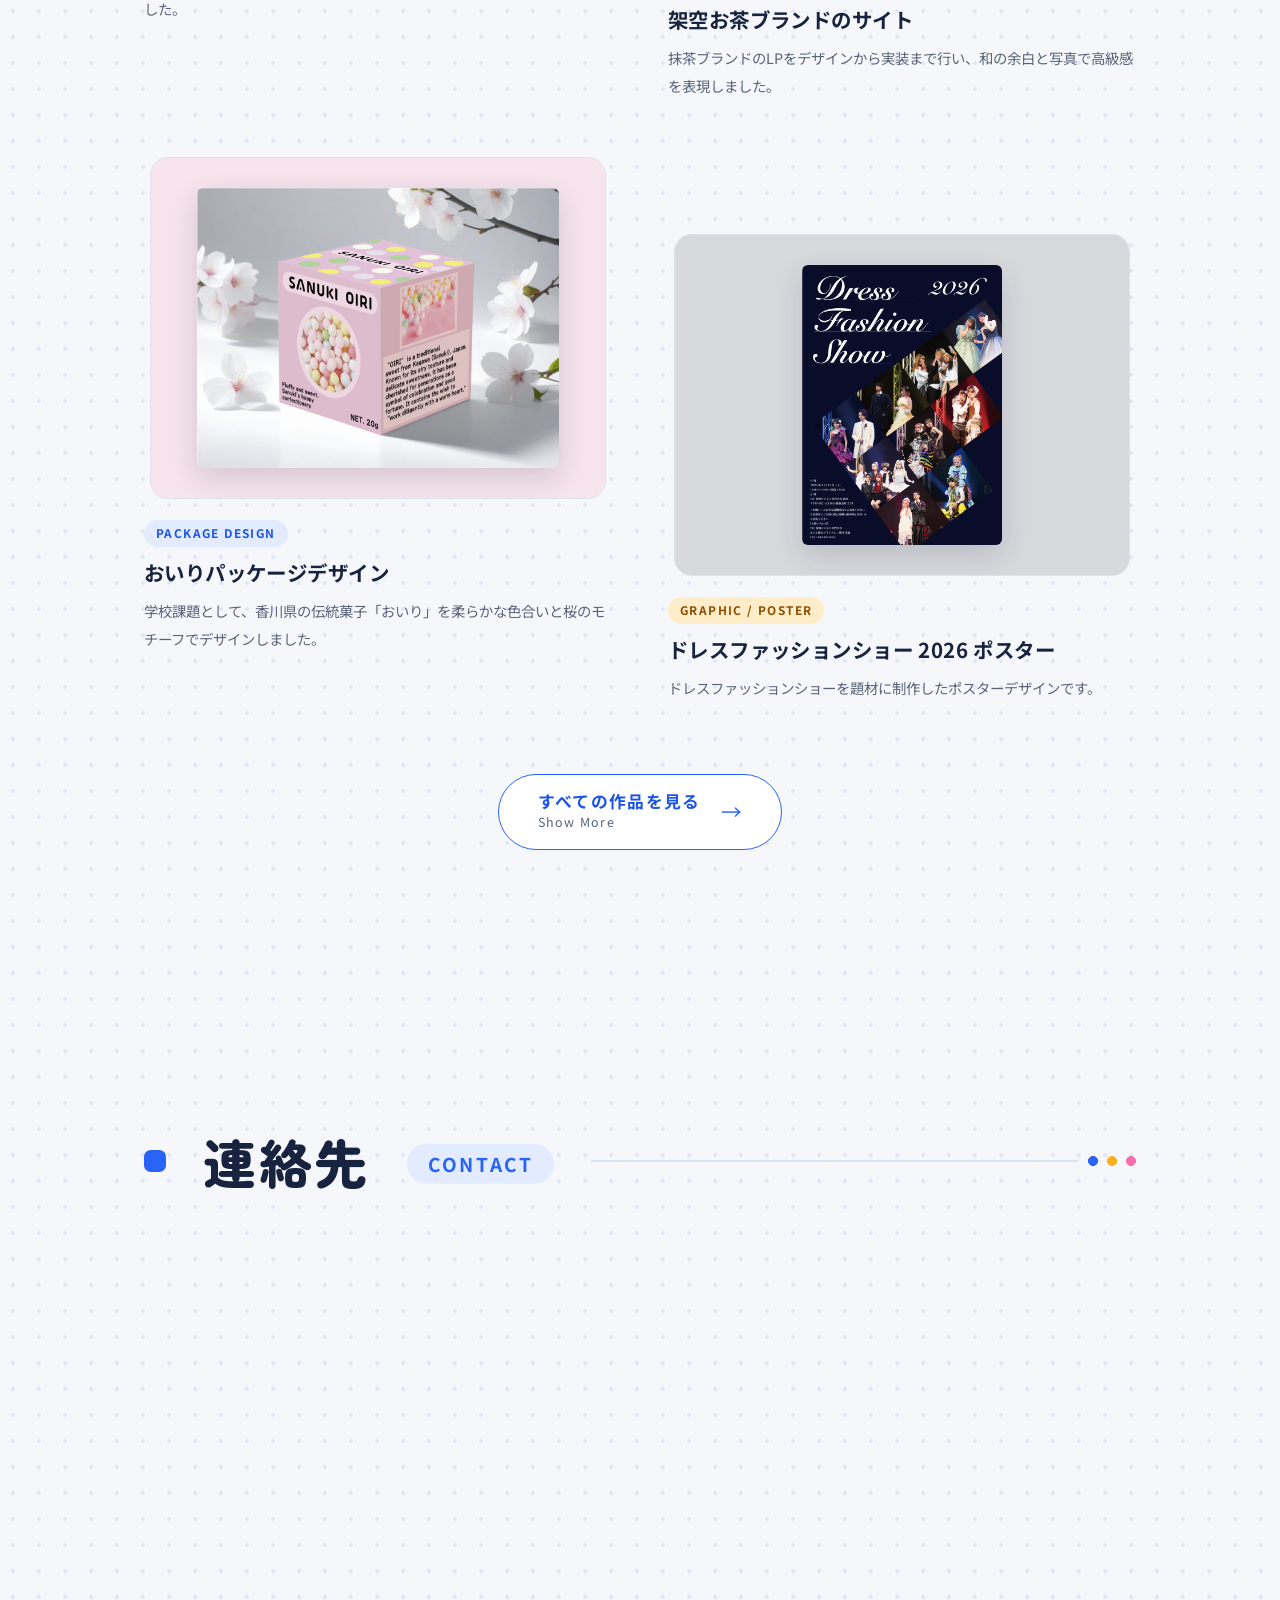
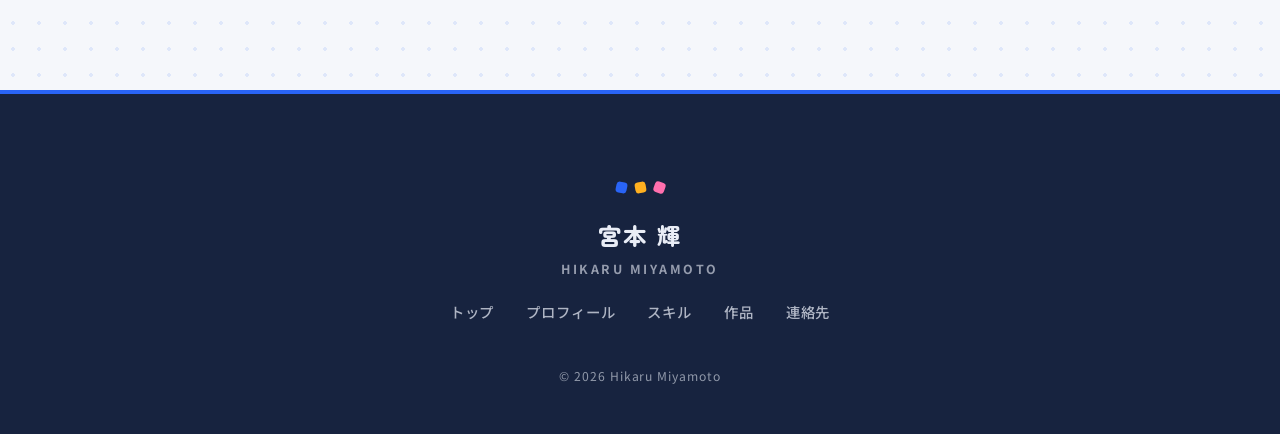
==== commit e3448aec: "Update index.html" ====
--- a/index.html
+++ b/index.html
@@ -152,18 +152,6 @@
           </div>
         </li>
 
-        <li class="work reveal" style="--d:.1s">
-          <button class="work__thumb" data-full="img/work-hinogu.webp" data-link="https://miyahikaru25-lab.github.io/Hinogu/" aria-label="文房具セレクトショップサイト「日の具」を開く" style="--tint:#eae6e3">
-            <span class="work__frame"><img src="img/work-hinogu.webp" alt="文房具セレクトショップサイト「日の具」のファーストビュー" loading="lazy"></span>
-            <span class="work__action" aria-hidden="true">サイトを見る &nearr;</span>
-          </button>
-          <div class="work__caption">
-                        <span class="work__tag">Web / Coding</span>
-            <h3 class="work__title">文房具セレクトショップサイト「日の具」</h3>
-            <p class="work__desc">「日々を彩る絵の具」がコンセプトの文房具セレクトショップサイト。曜日ごとに和の伝統色を割り当て、開いた日によってアクセントカラーが変わる仕掛けをデザインから実装まで制作しました。</p>
-          </div>
-        </li>
-
         <li class="work reveal">
           <button class="work__thumb" data-full="img/final_hero.webp" data-link="https://miyahikaru25-lab.github.io/Matcha/" aria-label="架空のお茶ブランドサイトを開く" style="--tint:#e0e3de">
             <span class="work__frame"><img src="img/final_hero.webp" alt="架空のお茶ブランドのWebサイト『深みが違う、本物の抹茶』のファーストビュー" loading="lazy"></span>
@@ -172,19 +160,31 @@
           <div class="work__caption">
                         <span class="work__tag">Web / Coding</span>
             <h3 class="work__title">架空お茶ブランドのサイト</h3>
-            <p class="work__desc">抹茶ブランドのLPをデザインから実装まで。和の余白と写真で高級感を表現しました。</p>
+            <p class="work__desc">抹茶ブランドのLPをデザインから実装まで行い、和の余白と写真で高級感を表現しました。</p>
           </div>
         </li>
 
         <li class="work reveal" style="--d:.1s">
-          <button class="work__thumb" data-full="img/work-rethink.webp" aria-label="Rethinkデザインコンテスト作品を拡大表示" style="--tint:#e1fbfb">
-            <span class="work__frame"><img src="img/work-rethink.webp" alt="Rethinkデザインコンテスト応募ポスター『風が描いた台地／水が刻んだ記憶』" loading="lazy"></span>
+          <button class="work__thumb" data-full="img/おいりモック.png" aria-label="おいりパッケージデザインを拡大表示" style="--tint:#f7e4ed">
+            <span class="work__frame"><img src="img/おいりモック.png" alt="讃岐おいりのパッケージデザイン" loading="lazy"></span>
             <span class="work__action" aria-hidden="true">拡大して見る +</span>
           </button>
           <div class="work__caption">
-                        <span class="work__tag work__tag--g">Graphic / Poster</span>
-            <h3 class="work__title">Rethink デザインコンテスト</h3>
-            <p class="work__desc">地形と水の記憶をテーマにした観光ポスター。上下反転の構図で地と水を一枚に。</p>
+            <span class="work__tag work__tag--p">Package Design</span>
+            <h3 class="work__title">おいりパッケージデザイン</h3>
+            <p class="work__desc">学校課題として、香川県の伝統菓子「おいり」を柔らかな色合いと桜のモチーフでデザインしました。</p>
+          </div>
+        </li>
+
+        <li class="work reveal" style="--d:.2s">
+          <button class="work__thumb" data-full="img/dress-fashion-2026.webp" aria-label="ドレスファッションショー2026ポスターを拡大表示" style="--tint:#d8d9dd">
+            <span class="work__frame"><img src="img/dress-fashion-2026.webp" alt="ドレスファッションショー2026のポスター" loading="lazy"></span>
+            <span class="work__action" aria-hidden="true">拡大して見る +</span>
+          </button>
+          <div class="work__caption">
+            <span class="work__tag work__tag--g">Graphic / Poster</span>
+            <h3 class="work__title">ドレスファッションショー 2026 ポスター</h3>
+            <p class="work__desc">ドレスファッションショーを題材に制作したポスターデザインです。</p>
           </div>
         </li>
       </ul>
